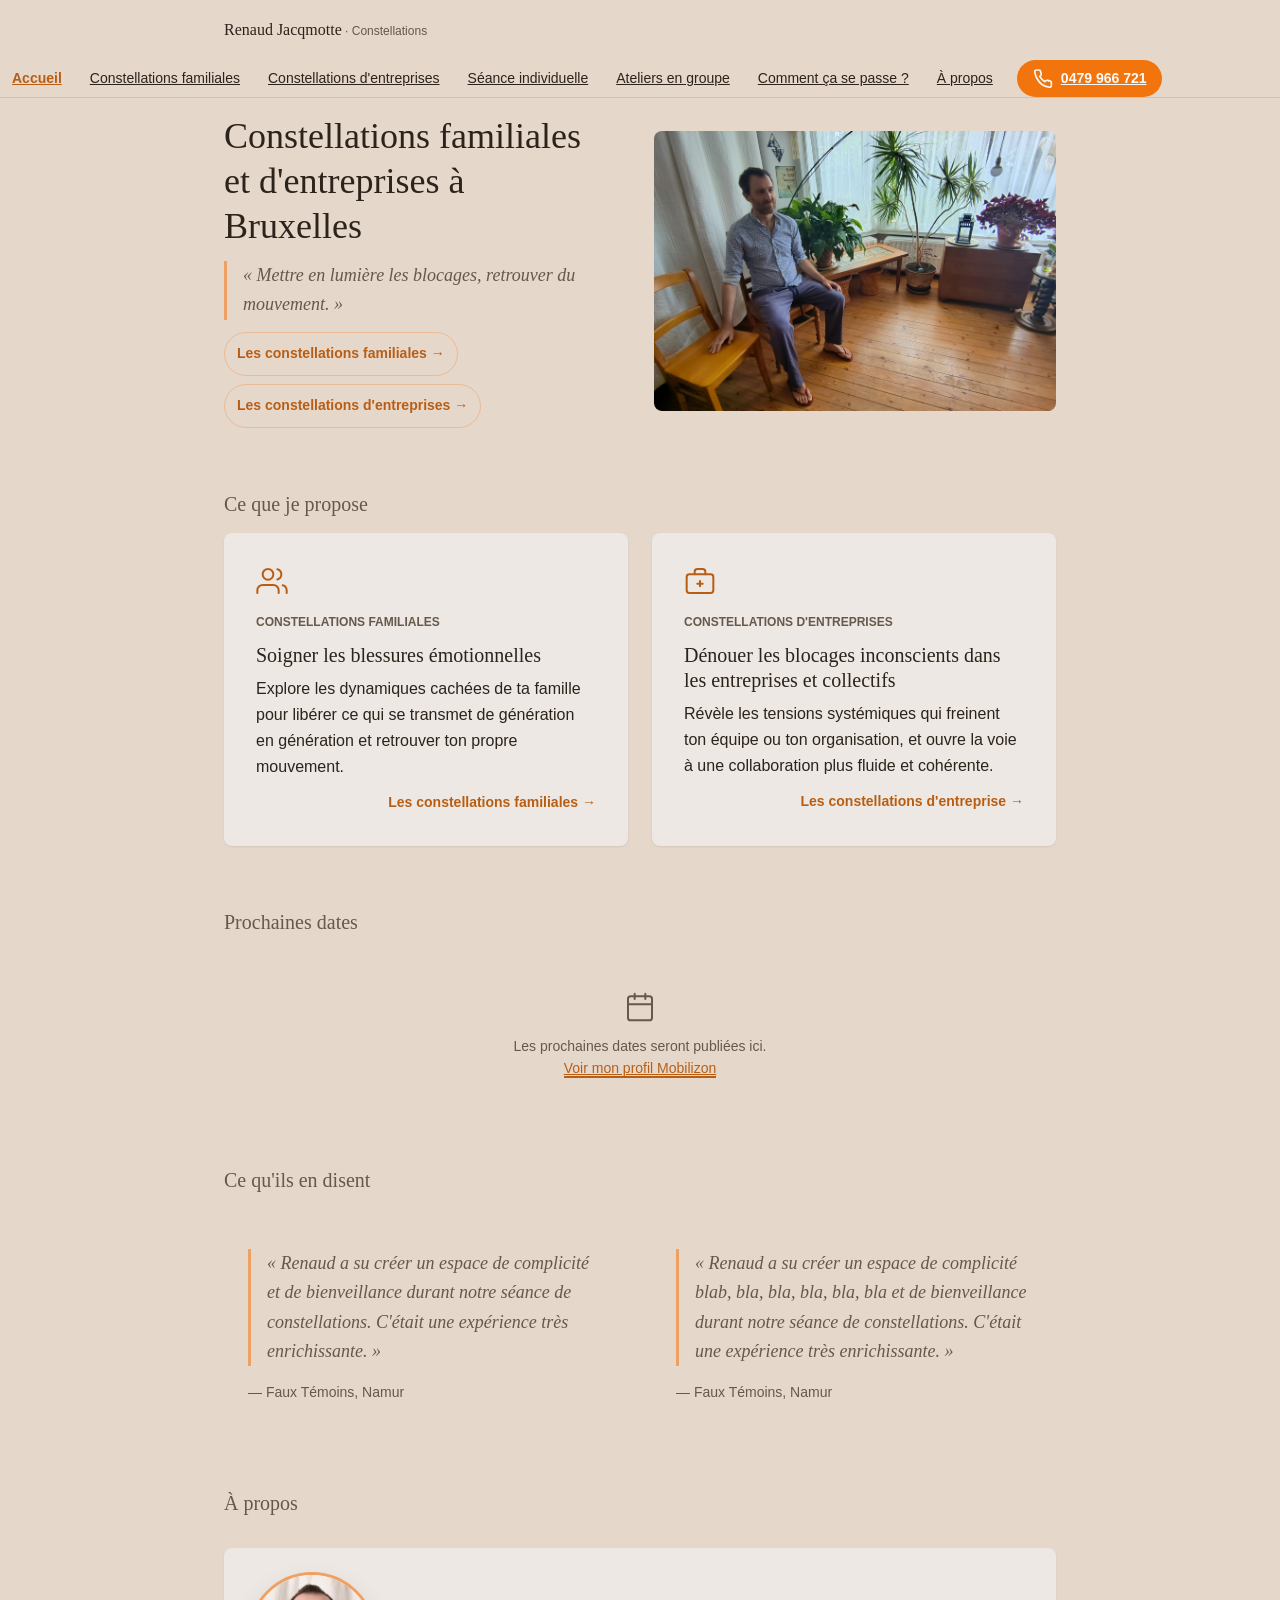
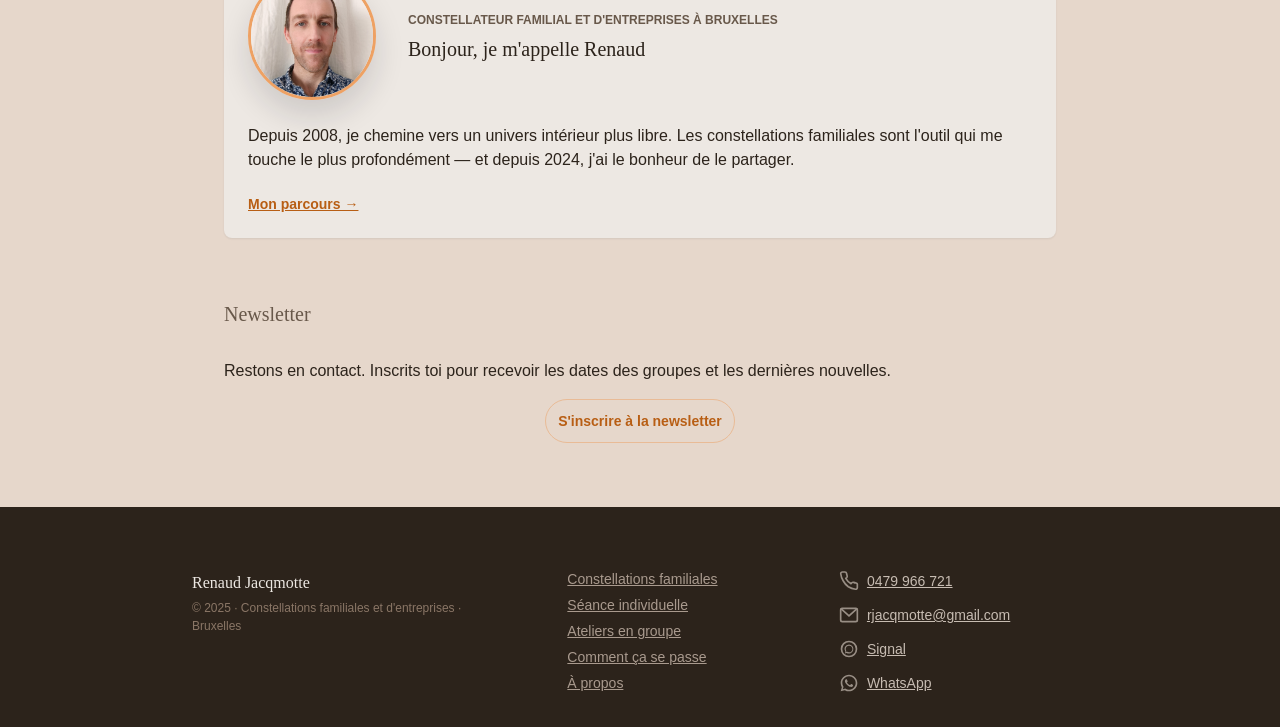
==== index.html @ 36a98dd5 "ajout d'une section newsletter" ====
<!DOCTYPE html>

<html lang="fr" class="page-home">

<head>
  <title>Renaud Jacqmotte — Constellations familiales et d'entreprises · Bruxelles</title>
  <!-- meta -->
  <meta charset="UTF-8">
  <meta name="description" content="Constellations familiales et d'entreprises à Bruxelles (Watermael-Boitsfort). Séances individuelles et ateliers en groupe avec Renaud Jacqmotte, constellateur.">
  <!-- viewport -->
  <meta name="viewport" content="width=device-width, initial-scale=1.0">
  <!-- link css and js -->
  <!-- <link rel="stylesheet" href="css/reset.css"> -->
  <link rel="icon" href="favicon.svg" type="image/svg+xml">
  <link rel="stylesheet" href="css/variables.css">
  <link rel="stylesheet" href="css/new_style.css">
  <script src="JS/mobilizonParser.js" defer></script>
  <script src="JS/script.js" defer></script>
  <meta property="og:type" content="website">
  <meta property="og:title" content="Renaud Jacqmotte — Constellations familiales et d'entreprises · Bruxelles">
  <meta property="og:description" content="Constellations familiales et d'entreprises à Bruxelles (Watermael-Boitsfort). Séances individuelles et ateliers en groupe avec Renaud Jacqmotte, constellateur.">
  <meta property="og:image" content="resources/media/photo_renaud-dans-le-salon.png">
  <meta property="og:locale" content="fr_BE">
</head>



<body>

  <header class="site-header">
    <div class="site-header_inner">

      <a class="site-header_logo type-brand" href="index.html">
        Renaud Jacqmotte<span class="site-header_logo-sub type-caption"> · Constellations</span>
      </a>

      <button class="nav-toggle" aria-label="Ouvrir le menu" aria-expanded="false" aria-controls="mobile-menu">
        <span class="nav-toggle_bar"></span>
        <span class="nav-toggle_bar"></span>
        <span class="nav-toggle_bar"></span>
      </button>

    </div>

    <nav class="mobile-menu" id="mobile-menu" aria-hidden="true">
      <ul class="mobile-menu_list">
        <li><a class="mobile-menu_link type-navigation" href="index.html">Accueil</a></li>
        <li class="mobile-menu_separator type-meta">Constellations</li>
        <li><a class="mobile-menu_link type-navigation" href="constellations-familiales.html">Constellations familiales</a></li>
        <li><a class="mobile-menu_link type-navigation" href="constellations-entreprises.html">Constellations d'entreprises</a></li>
        <li class="mobile-menu_separator type-meta">Séances</li>
        <li><a class="mobile-menu_link type-navigation" href="individuel.html">Séance individuelle</a></li>
        <li><a class="mobile-menu_link type-navigation" href="groupes.html">Ateliers en groupe</a></li>
        <li><a class="mobile-menu_link type-navigation" href="comment-ca-se-passe.html">Comment ça se passe&nbsp;?</a></li>
        <li class="mobile-menu_separator type-meta">Plus</li>
        <li><a class="mobile-menu_link type-navigation" href="a-propos.html">À propos</a></li>
        <li class="mobile-menu_cta">
          <a class="mobile-menu_btn type-action" href="tel:+32479966721">
            <svg aria-hidden="true" xmlns="http://www.w3.org/2000/svg" viewBox="0 0 24 24" fill="none"
              stroke="currentColor" stroke-width="2" stroke-linecap="round" stroke-linejoin="round">
              <path d="M22 16.92v3a2 2 0 0 1-2.18 2 19.79 19.79 0 0 1-8.63-3.07A19.5 19.5 0 0 1 5.15 12a19.79 19.79 0 0 1-3.07-8.67A2 2 0 0 1 4.06 1.18h3a2 2 0 0 1 2 1.72c.127.96.361 1.903.7 2.81a2 2 0 0 1-.45 2.11L8.09 8.91a16 16 0 0 0 6.29 6.29l1.09-1.09a2 2 0 0 1 2.11-.45c.907.339 1.85.573 2.81.7A2 2 0 0 1 22 16.92z"/>
            </svg>
            0479 966 721
          </a>
        </li>
      </ul>
    </nav>

    <div class="nav-overlay" id="nav-overlay" aria-hidden="true"></div>
  </header>

  <main class="l-main-container">

    <!-- HERO -->
    <section class="page-hero page-hero--home">
      <div class="page-hero_text">
        <h1 class="page-hero_title type-page-title">Constellations familiales et d'entreprises à Bruxelles</h1>
        <p class="page-hero_tagline type-lead">«&nbsp;Mettre en lumière les blocages, retrouver du mouvement.&nbsp;»</p>
        <div class="hero_actions">
          <a class="button button--transparent" href="constellations-familiales.html">Les constellations familiales →</a>
          <a class="button button--transparent" href="constellations-entreprises.html">Les constellations d'entreprises →</a>
        </div>
      </div>
      <img class="page-hero_image" src="resources/media/photo_renaud-dans-le-salon.png"
        alt="Le constellateur assis dans la salle de travail">
    </section>

    <!-- SERVICES -->
    <section class="services">
      <h2 class="section-title type-section-title">Ce que je propose</h2>
      <ul class="services_gallery">
        <li class="card services_item">
          <div class="services_item_icon-wrapper u-text-primary" aria-hidden="true">
            <svg xmlns="http://www.w3.org/2000/svg" viewBox="0 0 24 24" fill="none" stroke="currentColor"
              stroke-width="1.5" stroke-linecap="round" stroke-linejoin="round">
              <path d="M17 21v-2a4 4 0 0 0-4-4H5a4 4 0 0 0-4 4v2" />
              <circle cx="9" cy="7" r="4" />
              <path d="M23 21v-2a4 4 0 0 0-3-3.87" />
              <path d="M16 3.13a4 4 0 0 1 0 7.75" />
            </svg>
          </div>
          <div class="services_item_content">
            <h3 class="services_item_type type-meta u-text-muted">Constellations familiales</h3>
            <p class="services_item_header type-subtitle u-text-default">Soigner les blessures émotionnelles</p>
            <p class="services_item_description type-body u-text-default">
              Explore les dynamiques cachées de ta famille pour libérer ce qui se transmet de génération
              en génération et retrouver ton propre mouvement.
            </p>
          </div>
          <a class="services_item_nav button button--text" href="constellations-familiales.html">Les constellations familiales →</a>
        </li>

        <li class="card services_item">
          <div class="services_item_icon-wrapper u-text-primary" aria-hidden="true">
            <svg xmlns="http://www.w3.org/2000/svg" viewBox="0 0 24 24" fill="none" stroke="currentColor"
              stroke-width="1.5" stroke-linecap="round" stroke-linejoin="round">
              <rect x="2" y="7" width="20" height="14" rx="2" />
              <path d="M16 7V5a2 2 0 0 0-2-2h-4a2 2 0 0 0-2 2v2" />
              <line x1="12" y1="12" x2="12" y2="16" />
              <line x1="10" y1="14" x2="14" y2="14" />
            </svg>
          </div>
          <div class="services_item_content">
            <h3 class="services_item_type type-meta u-text-muted">Constellations d'entreprises</h3>
            <p class="services_item_header type-subtitle u-text-default">Dénouer les blocages inconscients dans les entreprises et collectifs</p>
            <p class="services_item_description type-body u-text-default">
              Révèle les tensions systémiques qui freinent ton équipe ou ton organisation,
              et ouvre la voie à une collaboration plus fluide et cohérente.
            </p>
          </div>
          <a class="services_item_nav button button--text" href="constellations-entreprises.html">Les constellations d'entreprise →</a>
        </li>

      </ul>
    </section>

    <!-- INFORMATIONS PRATIQUES -->
     <!--
    <section class="keys-info">
      <h2 class="section-title type-section-title">En pratique</h2>
      <ul class="keys-info_gallery">
        <li class="keys-info_card">
          <div class="keys-info_item_icon-container">
            <svg class="keys-info_icon u-text-primary" aria-hidden="true" xmlns="http://www.w3.org/2000/svg"
              viewBox="0 0 24 24" fill="none" stroke="currentColor" stroke-width="1.5" stroke-linecap="round"
              stroke-linejoin="round">
              <path d="M20 10c0 4.993-5.539 10.193-7.399 11.799a1 1 0 0 1-1.202 0C9.539 20.193 4 14.993 4 10a8 8 0 0 1 16 0" />
              <circle cx="12" cy="10" r="3" />
            </svg>
          </div>
          <div class="keys-info_info-container">
            <h2 class="keys-info_item_title type-item-title u-text-default">Bruxelles</h2>
            <p class="keys-info_item_detail type-body u-text-muted">Watermael-Boitsfort</p>
          </div>
          <a class="keys-info_link button button--text" href="tel:+32479966721">Appeler</a>
        </li>

        <li class="keys-info_card">
          <div class="keys-info_item_icon-container">
            <svg class="keys-info_icon u-text-primary" aria-hidden="true" xmlns="http://www.w3.org/2000/svg" fill="none"
              viewBox="0 0 24 24" stroke-width="1.5" stroke="currentColor" stroke-linecap="round" stroke-linejoin="round">
              <path d="M15.75 6a3.75 3.75 0 1 1-7.5 0 3.75 3.75 0 0 1 7.5 0ZM4.501 20.118a7.5 7.5 0 0 1 14.998 0A17.933 17.933 0 0 1 12 21.75c-2.676 0-5.216-.584-7.499-1.632Z" />
            </svg>
          </div>
          <div class="keys-info_info-container">
      
            <h2 class="keys-info_item_title type-item-title u-text-default">Séance individuelle</h2>
            <p class="keys-info_item_detail type-body u-text-muted">1 heure · 70 €</p>
          </div>
          <a class="keys-info_link button button--text" href="individuel.html">Plus d'infos</a>
        </li>

        <li class="keys-info_card">
          <div class="keys-info_item_icon-container">
            <svg class="keys-info_icon u-text-primary" aria-hidden="true" xmlns="http://www.w3.org/2000/svg" fill="none"
              viewBox="0 0 24 24" stroke-width="1.5" stroke="currentColor" stroke-linecap="round" stroke-linejoin="round">
              <path d="M18 18.72a9.094 9.094 0 0 0 3.741-.479 3 3 0 0 0-4.682-2.72m.94 3.198.001.031c0 .225-.012.447-.037.666A11.944 11.944 0 0 1 12 21c-2.17 0-4.207-.576-5.963-1.584A6.062 6.062 0 0 1 6 18.719m12 0a5.971 5.971 0 0 0-.941-3.197m0 0A5.995 5.995 0 0 0 12 12.75a5.995 5.995 0 0 0-5.058 2.772m0 0a3 3 0 0 0-4.681 2.72 8.986 8.986 0 0 0 3.74.477m.94-3.197a5.971 5.971 0 0 0-.94 3.197M15 6.75a3 3 0 1 1-6 0 3 3 0 0 1 6 0Zm6 3a2.25 2.25 0 1 1-4.5 0 2.25 2.25 0 0 1 4.5 0Zm-13.5 0a2.25 2.25 0 1 1-4.5 0 2.25 2.25 0 0 1 4.5 0Z" />
            </svg>
          </div>
          <div class="keys-info_info-container">

            <h2 class="keys-info_item_title type-item-title u-text-default">Atelier en groupe</h2>
            <p class="keys-info_item_detail type-body u-text-muted">Une journée · 70 € / pers.</p>
          </div>
          <a class="keys-info_link button button--text" href="groupes.html">Plus d'infos</a>
        </li>

        <li class="keys-info_card">
          <div class="keys-info_item_icon-container">
            <svg class="keys-info_icon u-text-primary" aria-hidden="true" xmlns="http://www.w3.org/2000/svg" fill="none"
              viewBox="0 0 24 24" stroke-width="1.5" stroke="currentColor" stroke-linecap="round" stroke-linejoin="round">
              <path d="m2.25 12 8.954-8.955c.44-.439 1.152-.439 1.591 0L21.75 12M4.5 9.75v10.125c0 .621.504 1.125 1.125 1.125H9.75v-4.875c0-.621.504-1.125 1.125-1.125h2.25c.621 0 1.125.504 1.125 1.125V21h4.125c.621 0 1.125-.504 1.125-1.125V9.75M8.25 21h8.25" />
            </svg>
          </div>
          <div class="keys-info_info-container">
          
            <h2 class="keys-info_item_title type-item-title u-text-default">Chez vous</h2>
            <p class="keys-info_item_detail type-body u-text-muted">Min. 3 pers. · 70 € / pers.</p>
          </div>
          <a class="keys-info_link button button--text" href="groupes.html">Plus d'infos</a>
        </li>

      </ul>
    -->

    <!-- AGENDA: intégration Mobilizon -->
    <section class="group-agenda">
      <h2 class="section-title type-section-title">Prochaines dates</h2>

      <!-- Conteneur d'événements : data-ics pointe vers le feed ICS Mobilizon -->
      <div id="mobilizon-events" class="group-agenda_events" data-ics="https://mobilizon.be/@renaud_jacqmotte_constellations/feed/ics">

        <!-- État de chargement -->
        <div class="group-agenda_loading" aria-live="polite">Chargement des événements…</div>

        <!-- Liste rendue dynamiquement -->
        <div class="group-agenda_list" hidden></div>

        <!-- Fallback si aucun événement ou en cas d'erreur -->
        <div class="group-agenda_fallback" hidden>
          <svg aria-hidden="true" xmlns="http://www.w3.org/2000/svg" viewBox="0 0 24 24" fill="none"
            stroke="currentColor" stroke-width="1.5" stroke-linecap="round" stroke-linejoin="round">
            <rect x="3" y="4" width="18" height="18" rx="2"/><line x1="16" y1="2" x2="16" y2="6"/>
            <line x1="8" y1="2" x2="8" y2="6"/><line x1="3" y1="10" x2="21" y2="10"/>
          </svg>
          <p>Les prochaines dates seront publiées ici.<br>
            <a href="https://mobilizon.be/@renaud_jacqmotte_constellations" target="_blank" rel="noopener">Voir mon profil Mobilizon</a>
          </p>
        </div>

      </div>

    </section>

    <!-- TESTIMONIALS -->
    <section class="testimonials">
      <h2 class="type-section-title section-title">Ce qu'ils en disent</h2>
      <div class="testimonials_grid">

        <div class="testimonial">
          <div class="testimonial_quote-wrapper">
            <blockquote class="testimonial_quote">
              «&nbsp;Renaud a su créer un espace de complicité et de bienveillance durant notre séance de constellations. C'était une expérience très enrichissante.&nbsp;»
            </blockquote>
            <p class="testimonial_author">— Faux Témoins, Namur</p>
          </div>
        </div>

                <div class="testimonial">
                  <div class="testimonial_quote-wrapper">
                    <blockquote class="testimonial_quote">
                      «&nbsp;Renaud a su créer un espace de complicité blab, bla, bla, bla, bla, bla et de bienveillance durant notre séance de constellations. C'était une expérience très enrichissante.&nbsp;»
                    </blockquote>
          <p class="testimonial_author">— Faux Témoins, Namur</p>
        </div>

      </div>
    </section>

    <!-- À PROPOS -->
    <section class="about-me_wrapper">
      <h2 class="section-title type-section-title">À propos</h2>
    <div class="card about-me">
      <div class="about-me_header">
        <div class="about-me_portrait-wrapper">
          <img
            class="about-me_portrait"
            src="resources/media/photo-profil-1.jpg" loading="lazy" width="200" height="200"
            alt="Portrait de Renaud Jacqmotte, constellateur"
          />
        </div>
        <div class="about-me_intro">
          <h3 class="type-meta u-text-muted">Constellateur familial et d'entreprises à Bruxelles</h3>
          <p class="type-subtitle">Bonjour, je m'appelle Renaud</p>
        </div>
      </div>
      
      <p class="about-me_text">
        Depuis 2008, je chemine vers un univers intérieur plus libre.
        Les constellations familiales sont l'outil qui me touche le plus profondément —
        et depuis 2024, j'ai le bonheur de le partager.
      </p>
      
      <a href="a-propos.html" class="about-me_more-link">Mon parcours →</a>
    </div>
  </section>

  <!-- NEWSLETTER  -->
   <section class="newsletter">
     <h2 class="section-title type-section-title">Newsletter</h2>
    <div class="newsletter_inner">
       <p> Restons en contact. Inscrits toi pour recevoir les dates des groupes et les dernières nouvelles.</p>
       <button type="button" class="button button--transparent newsletter_button" href="constellations-familiales.html">S'inscrire à la newsletter</button>
     </div>
   </section>

  </main>

  <nav class="contact-banner">
      <ul class="contact-banner_gallery">

        <li class="contact-banner_item">
          <a class="contact-banner_link contact_mail" href="mailto:rjacqmotte@gmail.com" aria-label="Envoyer un mail">
            <svg xmlns="http://www.w3.org/2000/svg" viewBox="0 0 24 24" fill="none" stroke="currentColor"
              stroke-width="2" aria-hidden="true">
              <rect x="2" y="4" width="20" height="16" rx="2" />
              <polyline points="2,4 12,13 22,4" />
            </svg>
            <span class="contact-banner_label">Mail</span>
          </a>
        </li>

        <li class="contact-banner_item">
          <a class="contact-banner_link contact_phone" href="tel:+32479966721" aria-label="Appeler par téléphone">
            <svg xmlns="http://www.w3.org/2000/svg" viewBox="0 0 24 24" fill="none" stroke="currentColor"
              stroke-width="2" stroke-linecap="round" stroke-linejoin="round"
              aria-hidden="true">
              <path
                d="M22 16.92v3a2 2 0 0 1-2.18 2 19.79 19.79 0 0 1-8.63-3.07A19.5 19.5 0 0 1 5.15 12a19.79 19.79 0 0 1-3.07-8.67A2 2 0 0 1 4.06 1.18h3a2 2 0 0 1 2 1.72 12.84 12.84 0 0 0 .7 2.81 2 2 0 0 1-.45 2.11L8.09 8.91a16 16 0 0 0 6.29 6.29l1.09-1.09a2 2 0 0 1 2.11-.45 12.84 12.84 0 0 0 2.81.7A2 2 0 0 1 22 16.92z" />
            </svg>
            <span class="contact-banner_label">Téléphone</span>
          </a>
        </li>

        <li class="contact-banner_item">
          <a class="contact-banner_link contact_signal" href="https://signal.me/#p/+32479966721" aria-label="Contacter sur Signal">
            <svg xmlns="http://www.w3.org/2000/svg" viewBox="0 0 24 24" fill="currentColor"
              aria-hidden="true">
              <path d="M12 2a10 10 0 1 0 10 10A10 10 0 0 0 12 2zm0 18a8 8 0 1 1 8-8 8 8 0 0 1-8 8z" />
              <path
                d="M12 6.5a5.5 5.5 0 0 0-4.33 8.84l-.6 2.16 2.16-.6A5.5 5.5 0 1 0 12 6.5zm0 9.5a4 4 0 0 1-2.05-.57l-.15-.09-1.28.34.35-1.26-.1-.16A4 4 0 1 1 12 16z" />
            </svg>
            <span class="contact-banner_label">Signal</span>
          </a>
        </li>

        <li class="contact-banner_item">
          <a class="contact-banner_link contact_whatsapp" href="https://wa.me/32479966721" aria-label="Envoyer un message WhatsApp">
            <svg xmlns="http://www.w3.org/2000/svg" viewBox="0 0 24 24" fill="currentColor"
              aria-hidden="true">
              <path
                d="M12 2C6.477 2 2 6.477 2 12c0 1.89.525 3.66 1.438 5.168L2 22l4.978-1.418A9.956 9.956 0 0 0 12 22c5.523 0 10-4.477 10-10S17.523 2 12 2zm0 18a7.95 7.95 0 0 1-4.073-1.117l-.292-.174-3.036.865.872-3.093-.19-.308A7.96 7.96 0 0 1 4 12c0-4.411 3.589-8 8-8s8 3.589 8 8-3.589 8-8 8zm4.406-5.884c-.241-.12-1.427-.703-1.648-.783-.221-.08-.382-.12-.543.12-.16.241-.622.783-.763.944-.14.16-.281.18-.522.06-.241-.12-1.018-.375-1.939-1.197-.717-.64-1.201-1.43-1.342-1.671-.14-.241-.015-.371.106-.491.108-.108.241-.281.361-.422.12-.14.16-.241.241-.401.08-.16.04-.301-.02-.422-.06-.12-.543-1.307-.743-1.79-.196-.47-.396-.406-.543-.414l-.462-.008c-.16 0-.422.06-.643.301-.221.241-.843.823-.843 2.007s.863 2.328.983 2.489c.12.16 1.698 2.593 4.115 3.637.575.248 1.023.396 1.372.507.576.184 1.1.158 1.515.096.462-.069 1.427-.583 1.628-1.146.2-.562.2-1.044.14-1.146-.06-.1-.221-.16-.462-.281z" />
            </svg>
            <span class="contact-banner_label">WhatsApp</span>
          </a>
        </li>

      </ul>
  </nav>


  <!-- FOOTER -->
  <footer class="site-footer">
    <div class="site-footer_inner">

      <div class="site-footer_brand">
        <p class="site-footer_name">Renaud Jacqmotte</p>
        <p class="site-footer_copy">© 2025 · Constellations familiales et d'entreprises · Bruxelles</p>
      </div>

      <nav class="site-footer_nav" aria-label="Pages">
        <a href="constellations-familiales.html">Constellations familiales</a>
        <a href="individuel.html">Séance individuelle</a>
        <a href="groupes.html">Ateliers en groupe</a>
        <a href="comment-ca-se-passe.html">Comment ça se passe</a>
        <a href="a-propos.html">À propos</a>
      </nav>

      <div class="site-footer_contact">
        <a class="site-footer_contact-link" href="tel:+32479966721">
          <svg aria-hidden="true" xmlns="http://www.w3.org/2000/svg" viewBox="0 0 24 24" fill="none"
            stroke="currentColor" stroke-width="2" stroke-linecap="round" stroke-linejoin="round">
            <path d="M22 16.92v3a2 2 0 0 1-2.18 2 19.79 19.79 0 0 1-8.63-3.07A19.5 19.5 0 0 1 5.15 12a19.79 19.79 0 0 1-3.07-8.67A2 2 0 0 1 4.06 1.18h3a2 2 0 0 1 2 1.72c.127.96.361 1.903.7 2.81a2 2 0 0 1-.45 2.11L8.09 8.91a16 16 0 0 0 6.29 6.29l1.09-1.09a2 2 0 0 1 2.11-.45c.907.339 1.85.573 2.81.7A2 2 0 0 1 22 16.92z"/>
          </svg>
          0479 966 721
        </a>
        <a class="site-footer_contact-link" href="mailto:rjacqmotte@gmail.com">
          <svg aria-hidden="true" xmlns="http://www.w3.org/2000/svg" viewBox="0 0 24 24" fill="none"
            stroke="currentColor" stroke-width="2">
            <rect x="2" y="4" width="20" height="16" rx="2"/>
            <polyline points="2,4 12,13 22,4"/>
          </svg>
          rjacqmotte@gmail.com
        </a>
        <a class="site-footer_contact-link" href="https://signal.me/#p/+32479966721" target="_blank" rel="noopener">
          <svg aria-hidden="true" xmlns="http://www.w3.org/2000/svg" viewBox="0 0 24 24" fill="currentColor">
            <path d="M12 2a10 10 0 1 0 10 10A10 10 0 0 0 12 2zm0 18a8 8 0 1 1 8-8 8 8 0 0 1-8 8z"/>
            <path d="M12 6.5a5.5 5.5 0 0 0-4.33 8.84l-.6 2.16 2.16-.6A5.5 5.5 0 1 0 12 6.5zm0 9.5a4 4 0 0 1-2.05-.57l-.15-.09-1.28.34.35-1.26-.1-.16A4 4 0 1 1 12 16z"/>
          </svg>
          Signal
        </a>
        <a class="site-footer_contact-link" href="https://wa.me/32479966721" target="_blank" rel="noopener">
          <svg aria-hidden="true" xmlns="http://www.w3.org/2000/svg" viewBox="0 0 24 24" fill="currentColor">
            <path d="M12 2C6.477 2 2 6.477 2 12c0 1.89.525 3.66 1.438 5.168L2 22l4.978-1.418A9.956 9.956 0 0 0 12 22c5.523 0 10-4.477 10-10S17.523 2 12 2zm0 18a7.95 7.95 0 0 1-4.073-1.117l-.292-.174-3.036.865.872-3.093-.19-.308A7.96 7.96 0 0 1 4 12c0-4.411 3.589-8 8-8s8 3.589 8 8-3.589 8-8 8zm4.406-5.884c-.241-.12-1.427-.703-1.648-.783-.221-.08-.382-.12-.543.12-.16.241-.622.783-.763.944-.14.16-.281.18-.522.06-.241-.12-1.018-.375-1.939-1.197-.717-.64-1.201-1.43-1.342-1.671-.14-.241-.015-.371.106-.491.108-.108.241-.281.361-.422.12-.14.16-.241.241-.401.08-.16.04-.301-.02-.422-.06-.12-.543-1.307-.743-1.79-.196-.47-.396-.406-.543-.414l-.462-.008c-.16 0-.422.06-.643.301-.221.241-.843.823-.843 2.007s.863 2.328.983 2.489c.12.16 1.698 2.593 4.115 3.637.575.248 1.023.396 1.372.507.576.184 1.1.158 1.515.096.462-.069 1.427-.583 1.628-1.146.2-.562.2-1.044.14-1.146-.06-.1-.221-.16-.462-.281z"/>
          </svg>
          WhatsApp
        </a>
      </div>

    </div>
  </footer>
</body>
---- css/variables.css ----
:root {
  /* Primitive colors: 50=lightest, 900=darkest */
  --color-primary-50: hsl(27 10% 98%);
  --color-primary-100: hsl(27 20% 92%);
  --color-primary-200: hsl(27 35% 85%);
  --color-primary-300: hsl(27 65% 75%);
  --color-primary-400: hsl(27 80% 66%);
  --color-primary-500: hsl(27 90% 50%);
  --color-primary-600: hsl(27 80% 40%);
  --color-primary-700: hsl(27 65% 25%);
  --color-primary-800: hsl(27 35% 15%);
  --color-primary-900: hsl(27 20% 10%);

  --color-secondary-50: hsl(99 5% 80%);
  --color-secondary-100: hsl(99, 8%, 70%);
  --color-secondary-200: hsl(99 25% 65%);
  --color-secondary-300: hsl(99, 35%, 41%);
  --color-secondary-400: hsl(99 55% 32%);
  --color-secondary-500: hsl(99, 98%, 17%);
  --color-secondary-600: hsl(99 55% 16%);
  --color-secondary-700: hsl(99, 35%, 15%);
  --color-secondary-800: hsl(99 25% 13%);
  --color-secondary-900: hsl(99 15% 10%);

  /* Neutral colors: slight tint from primary hue */
  --color-gray-50: hsl(27 28% 98%);
  --color-gray-100: hsl(27 24% 95%);
  --color-gray-200: hsl(27 20% 91%);
  --color-gray-300: hsl(27 18% 84%);
  --color-gray-400: hsl(27 16% 74%);
  --color-gray-500: hsl(27 14% 61%);
  --color-gray-600: hsl(27 15% 47%);
  --color-gray-700: hsl(27 17% 35%);
  --color-gray-800: hsl(27 20% 24%);
  --color-gray-900: hsl(27 24% 14%);

  --color-red-50: hsl(8 82% 97%);
  --color-red-100: hsl(8 78% 93%);
  --color-red-200: hsl(8 74% 86%);
  --color-red-300: hsl(8 70% 77%);
  --color-red-400: hsl(8 76% 66%);
  --color-red-500: hsl(8 80% 55%);
  --color-red-600: hsl(8 70% 45%);
  --color-red-700: hsl(8 60% 36%);
  --color-red-800: hsl(8 52% 28%);
  --color-red-900: hsl(8 44% 20%);

  --color-green-50: hsl(154 56% 96%);
  --color-green-100: hsl(154 52% 92%);
  --color-green-200: hsl(154 48% 84%);
  --color-green-300: hsl(154 46% 75%);
  --color-green-400: hsl(154 56% 63%);
  --color-green-500: hsl(154 66% 48%);
  --color-green-600: hsl(154 56% 39%);
  --color-green-700: hsl(154 48% 31%);
  --color-green-800: hsl(154 40% 24%);
  --color-green-900: hsl(154 34% 18%);

  --color-yellow-50: hsl(38 92% 90%);
  --color-yellow-100: hsl(38 89% 84%);
  --color-yellow-200: hsl(38 88% 82%);
  --color-yellow-300: hsl(38 84% 72%);
  --color-yellow-400: hsl(38 90% 61%);
  --color-yellow-500: hsl(38 94% 50%);
  --color-yellow-600: hsl(38 82% 41%);
  --color-yellow-700: hsl(38 70% 33%);
  --color-yellow-800: hsl(38 58% 26%);
  --color-yellow-900: hsl(38 46% 20%);

  /* Typography scale */
  --font-size-xs: 12px;
  --font-size-sm: 14px;
  --font-size-base: 16px;
  --font-size-lg: 18px;
  --font-size-xl: 20px;
  --font-size-2xl: 24px;
  --font-size-3xl: 30px;
  --font-size-4xl: 36px;
  --font-size-5xl: 48px;
  --font-size-6xl: 60px;
  --font-size-7xl: 72px;

  /* Font weights */
  --fw-regular: 400;
  --fw-medium: 500;
  --fw-semibold: 600;
  --fw-bold: 700;
  --fw-extrabold: 800;

  /* Line heights */
  --lh-tight: 1.1;
  --lh-snug: 1.25;
  --lh-normal: 1.5;
  --lh-relaxed: 1.625;
  --lh-loose: 1.8;

  /* Space scale (non-linear by design) */
  --space-1: 4px;
  --space-2: 8px;
  --space-3: 12px;
  --space-4: 16px;
  --space-5: 24px;
  --space-6: 32px;
  --space-7: 48px;
  --space-8: 64px;
  --space-9: 96px;
  --space-10: 128px;
  --space-11: 192px;
  --space-12: 256px;
  --space-13: 384px;
  --space-14: 512px;
  --space-15: 640px;
  --space-16: 768px;

  /* Size aliases */
  --size-1: var(--space-1);
  --size-2: var(--space-2);
  --size-3: var(--space-3);
  --size-4: var(--space-4);
  --size-5: var(--space-5);
  --size-6: var(--space-6);
  --size-7: var(--space-7);
  --size-8: var(--space-8);
  --size-9: var(--space-9);
  --size-10: var(--space-10);
  --size-11: var(--space-11);
  --size-12: var(--space-12);
  --size-13: var(--space-13);
  --size-14: var(--space-14);
  --size-15: var(--space-15);
  --size-16: var(--space-16);

  /* Border radius */
  --radius-1: 2px;
  --radius-2: 4px;
  --radius-3: 6px;
  --radius-4: 8px;
  --radius-5: 12px;
  --radius-6: 20px;
  --radius-round: 9999px;

  /* Border widths */
  --border-width-1: 1px;
  --border-width-2: 2px;
  --border-width-3: 3px;
  --border-width-focus: 3px;

  /* Opacity */
  --opacity-disabled: 0.4;
  --opacity-muted: 0.64;
  --opacity-overlay: 0.8;

  /* Shadows */
  --shadow-1: 0 1px 2px hsl(220 30% 10% / 0.08);
  --shadow-2: 0 4px 8px hsl(220 30% 10% / 0.1);
  --shadow-3: 0 10px 20px hsl(220 30% 10% / 0.12);
  --shadow-4: 0 16px 30px hsl(220 30% 10% / 0.14);
  --shadow-5: 0 24px 48px hsl(220 30% 10% / 0.18);

  /* Layering */
  --z-index-base: 0;
  --z-index-dropdown: 1000;
  --z-index-sticky: 1100;
  --z-index-overlay: 1200;
  --z-index-modal: 1300;
  --z-index-toast: 1400;
  --z-index-tooltip: 1500;

  /* Motion */
  --duration-fast: 120ms;
  --duration-normal: 220ms;
  --duration-slow: 360ms;

  --ease-standard: cubic-bezier(0.2, 0, 0, 1);
  --ease-in: cubic-bezier(0.4, 0, 1, 1);
  --ease-out: cubic-bezier(0, 0, 0.2, 1);
  --ease-bounce: cubic-bezier(0.34, 1.56, 0.64, 1);

  /* Breakpoints */
  --breakpoint-sm: 480px;
  --breakpoint-md: 768px;
  --breakpoint-lg: 1024px;
  --breakpoint-xl: 1280px;

  /* Layout */
  --container-sm: 540px;
  --container-md: 720px;
  --container-lg: 960px;
  --container-xl: 1140px;
  --max-reading-width: 68ch;

  /* Component sizing */
  --control-height-sm: 32px;
  --control-height-md: 40px;
  --control-height-lg: 48px;

  --icon-sm: 16px;
  --icon-md: 20px;
  --icon-lg: 24px;


  /************************************************************************/
  /* Semantic aliases */
  /********************/

  /* font */
  --font-family-header: 'Georgia', 'Palatino Linotype', 'Book Antiqua', Palatino, serif;
  --font-family-text: 'Segoe UI', 'Helvetica Neue', Arial, sans-serif;

  /* color */
  --color-bg-canvas: var(--color-primary-200);
  --color-bg-surface: var(--color-gray-200);
  --color-bg-elevated: var(--color-gray-50);

  --color-border-default: var(--color-primary-300);
  --color-border-strong: var(--color-primary-500);

  --color-text-default: var(--color-gray-900);
  --color-text-muted: var(--color-gray-700);
  --color-text-inverse: var(--color-gray-50);
  --color-text-alt1: var(--color-primary-600);

  --color-action-primary-bg: var(--color-primary-500);
  --color-action-primary-bg-hover: var(--color-primary-600);
  --color-action-primary-bg-active: var(--color-primary-700);
  --color-action-primary-bg-soft: var(--color-primary-100);
  --color-action-primary-text: var(--color-gray-50);
  --color-action-primary-border: var(--color-primary-500);

  --color-action-secondary-bg: var(--color-secondary-500);
  --color-action-secondary-bg-hover: var(--color-secondary-600);
  --color-action-secondary-bg-active: var(--color-secondary-700);
  --color-action-secondary-bg-soft: var(--color-secondary-100);
  --color-action-secondary-text: var(--color-gray-50);
  --color-action-secondary-border: var(--color-secondary-500);

  --color-link: var(--color-primary-600);
  --color-link-hover: var(--color-primary-700);
  --color-link-visited: var(--color-primary-800);

  --color-status-success: var(--color-green-500);
  --color-status-warning: var(--color-yellow-500);
  --color-status-danger: var(--color-red-500);

  --color-status-success-soft: var(--color-green-100);
  --color-status-warning-soft: var(--color-yellow-100);
  --color-status-danger-soft: var(--color-red-100);

  --color-disabled-bg: var(--color-gray-200);
  --color-disabled-border: var(--color-gray-300);
  --color-disabled-text: var(--color-gray-500);

  --color-focus-ring: hsl(220 84% 54% / 0.35);

  /* Button tokens */
  --color-btn-filled-bg: var(--color-primary-300);
  --color-btn-filled-bg-hover: var(--color-primary-400);
  --color-btn-filled-text: var(--color-primary-800);
  --color-btn-filled-border: var(--color-primary-400);

  --color-btn-bg-outline: var(--color-bg-surface);
  --color-btn-outline-text: var(--color-primary-700);
  --color-btn-outline-border: var(--color-primary-300);
  --color-btn-outline-border-hover: var(--color-primary-500);
  --color-btn-outline-bg-hover: var(--color-primary-200);

  --color-btn-ghost-text: var(--color-gray-600);
  --color-btn-ghost-text-hover: var(--color-gray-800);
  --color-btn-ghost-bg-hover: var(--color-gray-100);
}

/*
  ============================================================
  BONNES PRATIQUES - DESIGN TOKENS CSS (Synthese etudiante)
  ============================================================

  1) ORGANISER LES TOKENS EN 3 COUCHES
  - Primitives: valeurs brutes (color-primary-500, space-4, radius-3).
  - Semantiques: role UI (color-text-default, color-border-default).
  - Composants: besoins specifiques (control-height-md).
  -> En pratique: les composants utilisent surtout les tokens semantiques.

  2) GARDER UNE ECHELLE COHERENTE
  - Couleurs: 50 a 900 (clair vers fonce).
  - Espacements: une echelle unique (ici non lineaire, c'est OK si volontaire).
  - Typo: noms lisibles (xs, sm, base, lg, xl, 2xl...).

  3) PRIVILEGIER LE NOM DU ROLE, PAS LE NOM DE LA COULEUR
  - Preferer color-text-muted plutot que color-gray-600 dans les composants.
  - Avantage: plus simple a maintenir et a themer (dark mode, branding).

  4) STANDARDISER LES ETATS D'INTERACTION
  - Prevoir default, hover, active, focus-visible, disabled.
  - Conserver un focus ring visible (accessibilite clavier).

  5) ACCESSIBILITE (A11Y)
  - Verifier le contraste texte/fond (objectif WCAG AA minimum).
  - Eviter l'information uniquement par la couleur (ajouter icone/texte si besoin).
  - Garder des tailles de texte lisibles (base >= 16px en general).

  6) THEMING PROPRE
  - Pour creer un theme (ex: dark), redefinir d'abord les tokens semantiques.
  - Garder les primitives stables autant que possible.
  - Exemple: [data-theme="dark"] { --color-text-default: ... }

  7) EVITER LES "MAGIC NUMBERS"
  - Ne pas ecrire des valeurs en dur dans les composants.
  - Utiliser var(...) pour espace, couleurs, radius, ombres, typo, z-index.

  8) Z-INDEX ET OMBRES
  - Utiliser une echelle de couches (z-index-*) pour eviter les conflits.
  - Utiliser une echelle d'ombres (shadow-*) pour une profondeur coherente.

  9) RESPONSIVE
  - Centraliser les breakpoints ici.
  - Utiliser des conteneurs (container-*) et une largeur de lecture (max-reading-width)
    pour un confort de lecture sur desktop/mobile.

  10) STRATEGIE DE MAINTENANCE
  - Quand tu renommes des tokens, fais une migration progressive.
  - Option utile: conserver temporairement des aliases de compatibilite.
  - Supprimer les anciens tokens une fois la migration terminee.

  11) NOMMAGE RECOMMANDE
  - lowercase + tirets uniquement.
  - Prefixes explicites: color-, space-, size-, font-size-, z-index-.
  - Noms courts mais clairs, sans abreviations ambiguës.

  12) REFLEXE PROJET
  - Cette feuille est ton contrat visuel global.
  - Si une nouvelle valeur apparait souvent, transforme-la en token.
*/

/*
  ============================================================
  CHECKLIST RAPIDE - AVANT DE COMMENCER UN NOUVEAU PROJET
  ============================================================

  SYSTEME
  [ ] J'ai defini mes primitives (colors, space, typography, radius, shadow).
  [ ] J'ai defini mes tokens semantiques (text, bg, border, action, status).
  [ ] Je n'utilise qu'une seule convention de nommage (kebab-case).

  ACCESSIBILITE
  [ ] Le contraste des textes principaux passe WCAG AA.
  [ ] Le focus-visible est clairement visible au clavier.
  [ ] Les etats disabled restent lisibles (pas seulement "grises").

  COMPOSANTS
  [ ] Les boutons/champs/cartes utilisent les tokens, pas de valeurs en dur.
  [ ] Les etats hover/active/focus/disabled sont definis.
  [ ] Les espacements internes suivent l'echelle space-*.

  RESPONSIVE
  [ ] Les breakpoints sont centralises (breakpoint-*).
  [ ] La largeur de lecture reste confortable (max-reading-width).
  [ ] Les tailles de controle sont testees mobile + desktop.

  QUALITE
  [ ] Je n'ai pas de magic numbers repetees dans les styles.
  [ ] Je n'ai pas de doublons evidents dans les tokens.
  [ ] Les nouveaux tokens ont un nom de role clair.

  EVOLUTION
  [ ] Je peux ajouter un theme dark en redefinissant surtout les semantiques.
  [ ] J'ai note les decisions importantes (README ou notes).
*/
---- css/new_style.css ----
/* Styles du site : catégories 0 à 6, détaillées dans doc/ux.md.
  Les adaptations responsive restent avec leur groupe ; ordre interne conservé.
  Les ajustements .page-home ne sont pas encore généralisés aux autres pages. */

/* ============================================================
  0. VARIABLES
  ------------------------------------------------------------
  Primitives dans variables.css ; rôles typographiques et rythme ci-dessous.
  Les variables de l'accueil restent limitées à :root:where(.page-home).
============================================================ */

:root:where(.page-home) {
  --type-font-heading: var(--font-family-header);
  --type-font-body: var(--font-family-text);
  --type-size-page-title: var(--font-size-3xl);
  --type-size-page-title-wide: var(--font-size-4xl);
  --type-size-section-title: var(--font-size-xl);
  --type-size-subtitle: var(--font-size-xl);
  --type-size-item-title: var(--font-size-lg);
  --type-size-body: var(--font-size-base);
  --type-size-lead: var(--font-size-lg);
  --type-size-label: var(--font-size-xs);
  --type-size-action: var(--font-size-sm);
  --type-size-navigation: var(--font-size-base);
  --type-size-navigation-wide: var(--font-size-sm);
  --type-weight-regular: var(--fw-regular);
  --type-weight-medium: var(--fw-medium);
  --type-weight-label: var(--fw-semibold);
  --type-weight-action: var(--fw-semibold);
  --type-leading-heading: var(--lh-snug);
  --type-leading-compact: var(--lh-normal);
  --type-leading-body: var(--lh-relaxed);
  --type-leading-brand: 1;
}

@media (min-width: 768px) {

  :root:where(.page-home) {
    --type-size-page-title: var(--type-size-page-title-wide);
    --type-size-navigation: var(--type-size-navigation-wide);
  }
}

:root:where(.page-home) {
  --layout-page-gutter: var(--space-4);
  --layout-section-gap: var(--space-8);
  --layout-section-content-gap: var(--space-4);
  --layout-gallery-gap: var(--space-4);
  --layout-agenda-item-gap: var(--space-7);
  --layout-agenda-list-margin-block: var(--space-6);
  --layout-card-content-gap: var(--space-3);
  --layout-text-stack-gap: var(--space-2);
  --layout-info-text-gap: var(--space-1);
  --layout-service-card-padding: var(--space-5);
  --layout-info-card-padding-block: var(--space-4);
  --layout-info-card-padding-inline: var(--space-3);
  --layout-action-gap: var(--space-2);
}

@media (min-width: 768px) {

  :root:where(.page-home) {
    --layout-page-gutter: var(--space-8);
    --layout-gallery-gap: var(--space-5);
  }
}

@media (min-width: 1024px) {

  :root:where(.page-home) {
    --layout-page-gutter: var(--space-9);
    --layout-service-card-padding: var(--space-6);
  }
}

/* ============================================================
  1. BASE
  ------------------------------------------------------------
  Styles par défaut des éléments HTML, sans classe de composant.
============================================================ */

html {
  scroll-behavior: smooth;
}

* {
  margin: 0;
  padding: 0;
  box-sizing: border-box;
}

body {
  font-family: var(--font-family-text);
  color: var(--color-text-default);
  background-color: var(--color-bg-canvas);
}

h1,
h2,
h3,
h4 {
  font-family: var(--font-family-header);
}

h1 {
  font-size: var(--font-size-3xl);
  line-height: var(--lh-snug);
  font-weight: var(--fw-regular);
}

h2 {
  font-size: var(--font-size-2xl);
  line-height: var(--lh-snug);
  font-weight: var(--fw-regular);
}

h3 {
  font-size: var(--font-size-xl);
  line-height: var(--lh-normal);
  font-weight: var(--fw-bold);
}

p,
label {
  font-size: var(--font-size-base);
  line-height: var(--lh-normal);
}

a {
  font-family: var(--font-family-text);
  color: var(--color-link);
  border-bottom: solid 2px var(--color-link);
  transition: border-color 0.3s ease-out;
}

a:hover {
  border-bottom: solid var(--border-width-2) var(--color-link-hover);
}

/* Sections de contenu : colonne verticale, écart entre titre et contenu.
  Le hero est exclu : il a son propre pattern (deux colonnes sur grand écran). */
.l-main-container > section:not(.page-hero) {
  display: flex;
  flex-direction: column;
  gap: var(--layout-section-content-gap, var(--space-4));
}

/* ============================================================
  2. STRUCTURE / LAYOUT
  ------------------------------------------------------------
  Ossature générale du site. Le flex/grid interne reste avec son composant.

  Conteneur principal
============================================================ */

.l-main-container {
  padding: var(--space-4) var(--space-4) var(--space-8);
  display: flex;
  flex-direction: column;
  gap: var(--space-8);
}

@media (max-width: 767px) {

  .l-main-container {
    padding-bottom: calc(var(--space-8) + 68px);
  }
}

@media (min-width: 768px) {

  .l-main-container {
    max-width: 1024px;
    margin-left: auto;
    margin-right: auto;
    padding-left: var(--space-8);
    padding-right: var(--space-8);
  }
}

@media (min-width: 1024px) {

  .l-main-container {
    padding-left: var(--space-9);
    padding-right: var(--space-9);
  }
}

:where(.page-home) .l-main-container {
  gap: var(--layout-section-gap);
  padding-inline: var(--layout-page-gutter);
}

/* --- En-tête : structure --- */

header,
.site-header {
  position: sticky;
  top: 0;
  z-index: var(--z-index-sticky);
  background-color: var(--color-bg-canvas);
  border-bottom: var(--border-width-1) solid var(--color-border-default);
}

.site-header_inner {
  display: flex;
  align-items: center;
  justify-content: space-between;
  padding: 0 var(--space-4);
  height: 52px;
}

@media (min-width: 768px) {

  .site-header_inner {
    max-width: 1024px;
    margin: 0 auto;
    padding: 0 var(--space-8);
    height: 60px;
  }
}

@media (min-width: 1024px) {

  .site-header_inner {
    padding: 0 var(--space-9);
  }
}

:where(.page-home) .site-header_inner {
  padding-inline: var(--layout-page-gutter);
}

/* --- Pied de page : structure --- */

.site-footer {
  background-color: var(--color-gray-900);
  color: var(--color-gray-400);
  padding: var(--space-6) var(--space-4);
  padding-bottom: calc(var(--space-6) + 68px);
  /* espace contact-banner mobile */
}

.site-footer_inner {
  display: flex;
  flex-direction: column;
  gap: var(--space-5);
  max-width: 1024px;
  margin: 0 auto;
}

@media (min-width: 768px) {

  .site-footer {
    padding: var(--space-8) 0 var(--space-6);
  }

  .site-footer_inner {
    flex-direction: row;
    align-items: flex-start;
    gap: var(--space-8);
    padding: 0 var(--space-8);
  }
}

/* ============================================================
  3. COMPOSANTS / MODULES
  ------------------------------------------------------------
  Blocs réutilisables, variantes, états propres et responsive.
  Convention BEM visée ; aucun renommage dans cette étape.

  Identité dans l'en-tête
============================================================ */

/* --- Carte réutilisable : fond, ombre, rayon et padding unifiés --- */

.card {
  background-color: var(--color-bg-surface);
  border-radius: var(--radius-4);
  box-shadow: var(--shadow-1);
  padding: var(--space-5);
}

.site-header_logo {
  font-family: var(--font-family-header);
  font-size: var(--font-size-base);
  font-weight: var(--fw-regular);
  color: var(--color-text-default);
  border-bottom: none;
  text-decoration: none;
  line-height: 1;
}

.site-header_logo:hover {
  color: var(--color-primary-700);
  border-bottom: none;
}

.site-header_logo-sub {
  color: var(--color-text-muted);
  font-size: var(--font-size-xs);
}

/* --- Navigation : bouton, menu et voile --- */

.nav-toggle {
  display: flex;
  flex-direction: column;
  justify-content: center;
  gap: 5px;
  width: 40px;
  height: 40px;
  padding: var(--space-2);
  background: none;
  border: none;
  cursor: pointer;
  border-radius: var(--radius-2);
  transition: background-color var(--duration-fast) var(--ease-out);
}

.nav-toggle:hover {
  background-color: var(--color-bg-surface);
}

.nav-toggle_bar {
  display: block;
  width: 100%;
  height: 2px;
  background-color: var(--color-text-default);
  border-radius: var(--radius-round);
  transform-origin: center;
  transition: transform var(--duration-normal) var(--ease-standard),
              opacity var(--duration-normal) var(--ease-standard);
}

.nav-toggle.is-open .nav-toggle_bar:nth-child(1) {
  transform: translateY(7px) rotate(45deg);
}

.nav-toggle.is-open .nav-toggle_bar:nth-child(2) {
  opacity: 0;
  transform: scaleX(0);
}

.nav-toggle.is-open .nav-toggle_bar:nth-child(3) {
  transform: translateY(-7px) rotate(-45deg);
}

.mobile-menu {
  position: fixed;
  top: 52px;
  left: 0;
  right: 0;
  z-index: var(--z-index-dropdown);
  background-color: var(--color-bg-canvas);
  border-bottom: var(--border-width-1) solid var(--color-border-default);
  box-shadow: var(--shadow-4);
  /* État fermé */
  transform: translateY(-8px);
  opacity: 0;
  pointer-events: none;
  visibility: hidden;
  transition: transform var(--duration-normal) var(--ease-standard),
              opacity var(--duration-normal) var(--ease-standard),
              visibility 0s var(--duration-normal);
}

.mobile-menu.is-open {
  transform: translateY(0);
  opacity: 1;
  pointer-events: auto;
  visibility: visible;
  transition: transform var(--duration-normal) var(--ease-standard),
              opacity var(--duration-normal) var(--ease-standard),
              visibility 0s 0s;
}

.mobile-menu_list {
  list-style: none;
  padding: var(--space-3) 0 var(--space-4);
  display: flex;
  flex-direction: column;
}

.mobile-menu_separator {
  padding: var(--space-3) var(--space-5) var(--space-1);
  font-size: var(--font-size-xs);
  font-weight: var(--fw-semibold);
  text-transform: uppercase;
  letter-spacing: 0.1em;
  color: var(--color-text-muted);
}

.mobile-menu_link {
  display: block;
  padding: var(--space-3) var(--space-5);
  font-size: var(--font-size-base);
  font-weight: var(--fw-medium);
  color: var(--color-text-default);
  border-bottom: none;
  transition: background-color var(--duration-fast) var(--ease-out),
              color var(--duration-fast) var(--ease-out);
}

.mobile-menu_link:hover {
  background-color: var(--color-bg-surface);
  color: var(--color-primary-700);
  border-bottom: none;
}

.mobile-menu_link.is-active {
  color: var(--color-primary-600);
  font-weight: var(--fw-semibold);
}

.mobile-menu_cta {
  padding: var(--space-4) var(--space-5) var(--space-2);
}

.mobile-menu_btn {
  display: flex;
  align-items: center;
  justify-content: center;
  gap: var(--space-2);
  width: 100%;
  padding: var(--space-3) var(--space-5);
  background-color: var(--color-primary-500);
  color: var(--color-gray-50);
  border-radius: var(--radius-round);
  font-weight: var(--fw-semibold);
  font-size: var(--font-size-sm);
  border-bottom: none;
  transition: background-color var(--duration-fast) var(--ease-out);
}

.mobile-menu_btn:hover {
  background-color: var(--color-primary-600);
  color: var(--color-gray-50);
  border-bottom: none;
}

.mobile-menu_btn svg {
  width: var(--icon-md);
  height: var(--icon-md);
}

.nav-overlay {
  display: none;
  position: fixed;
  inset: 0;
  z-index: calc(var(--z-index-dropdown) - 1);
  background-color: hsl(27 24% 5% / 0.4);
  backdrop-filter: blur(2px);
  opacity: 0;
  transition: opacity var(--duration-normal) var(--ease-standard);
}

.nav-overlay.is-open {
  display: block;
  opacity: 1;
}

@media (min-width: 768px) {

  .nav-toggle {
    display: none;
  }

  .mobile-menu {
    /* Annuler tous les styles du tiroir mobile */
    position: static;
    transform: none;
    opacity: 1;
    pointer-events: auto;
    visibility: visible;
    background: none;
    border: none;
    box-shadow: none;
    transition: none;
  }

  .mobile-menu.is-open,
  .mobile-menu {
    transform: none;
    opacity: 1;
    pointer-events: auto;
    visibility: visible;
  }

  .mobile-menu_list {
    flex-direction: row;
    align-items: center;
    gap: var(--space-1);
    padding: 0;
  }

  .mobile-menu_separator {
    display: none;
  }

  .mobile-menu_link {
    padding: var(--space-2) var(--space-3);
    font-size: var(--font-size-sm);
    font-weight: var(--fw-medium);
    border-radius: var(--radius-3);
    white-space: nowrap;
  }

  .mobile-menu_link:hover {
    background-color: var(--color-bg-surface);
  }

  .mobile-menu_cta {
    padding: 0;
    margin-left: var(--space-2);
  }

  .mobile-menu_btn {
    width: auto;
    padding: var(--space-2) var(--space-4);
    font-size: var(--font-size-xs);
  }

  .nav-overlay {
    display: none !important;
  }
}

/* --- Bandeau de contact mobile --- */

.contact-banner {
  display: none;
}

@media (max-width: 767px) {

  .contact-banner {
    display: block;
    position: fixed;
    bottom: 0;
    left: 0;
    right: 0;
    z-index: 900;
    /* Sous l'overlay (999) et le mobile-menu (1000) */
    background-color: var(--color-gray-900);
    border-top: var(--border-width-1) solid var(--color-gray-700);
    box-shadow: 0 -4px 16px hsl(27 24% 5% / 0.4);
    padding-bottom: env(safe-area-inset-bottom, 0px);
  }

  .contact-banner_gallery {
    list-style: none;
    display: flex;
    justify-content: space-around;
    align-items: stretch;
  }

  .contact-banner_item {
    flex: 1;
  }

  .contact-banner_link {
    display: flex;
    flex-direction: column;
    align-items: center;
    justify-content: center;
    gap: var(--space-1);
    padding: var(--space-2) var(--space-1);
    color: var(--color-gray-300);
    border-bottom: none;
    text-decoration: none;
    transition: color var(--duration-fast) var(--ease-out),
                background-color var(--duration-fast) var(--ease-out);
  }

  .contact-banner_link:hover,
  .contact-banner_link:focus-visible {
    color: var(--color-primary-400);
    background-color: hsl(27 20% 14% / 0.6);
    border-bottom: none;
    outline: none;
  }

  .contact-banner_link:focus-visible {
    outline: var(--border-width-focus) solid var(--color-primary-400);
    outline-offset: -3px;
  }

  .contact-banner_link svg {
    width: var(--icon-lg);
    height: var(--icon-lg);
    flex-shrink: 0;
  }

  .contact-banner_label {
    font-size: var(--font-size-xs);
    font-family: var(--font-family-text);
    letter-spacing: 0.02em;
  }

  .contact_mail:hover,
  .contact_mail:focus-visible {
    color: var(--color-primary-400);
  }

  .contact_phone:hover,
  .contact_phone:focus-visible {
    color: var(--color-primary-400);
  }

  .contact_signal:hover,
  .contact_signal:focus-visible {
    color: var(--color-primary-300);
  }

  .contact_whatsapp:hover,
  .contact_whatsapp:focus-visible {
    color: var(--color-secondary-300);
  }
}

@media (min-width: 768px) {

  .contact-banner {
    display: none !important;
  }
}

/* --- Pied de page : contenus et liens --- */

.site-footer_brand {
  display: flex;
  flex-direction: column;
  gap: var(--space-1);
  padding-bottom: var(--space-4);
  border-bottom: var(--border-width-1) solid var(--color-gray-800);
}

.site-footer_name {
  font-family: var(--font-family-header);
  font-size: var(--font-size-base);
  color: var(--color-gray-200);
}

.site-footer_copy {
  font-size: var(--font-size-xs);
  color: var(--color-gray-600);
  line-height: var(--lh-normal);
}

.site-footer_nav {
  display: flex;
  flex-direction: column;
  gap: var(--space-2);
}

.site-footer_nav a {
  font-size: var(--font-size-sm);
  color: var(--color-gray-500);
  border-bottom-color: transparent;
  transition: color var(--duration-fast) var(--ease-out);
}

.site-footer_nav a:hover {
  color: var(--color-gray-300);
  border-bottom-color: transparent;
}

.site-footer_contact {
  display: flex;
  flex-direction: column;
  gap: var(--space-3);
  padding-top: var(--space-4);
  border-top: var(--border-width-1) solid var(--color-gray-800);
}

.site-footer_contact-link {
  display: flex;
  align-items: center;
  gap: var(--space-2);
  font-size: var(--font-size-sm);
  color: var(--color-gray-400);
  border-bottom-color: transparent;
  transition: color var(--duration-fast) var(--ease-out);
}

.site-footer_contact-link:hover {
  color: var(--color-primary-300);
  border-bottom-color: transparent;
}

.site-footer_contact-link svg {
  width: var(--icon-md);
  height: var(--icon-md);
  flex-shrink: 0;
  opacity: 0.7;
}

@media (min-width: 768px) {

  .site-footer_brand {
    flex: 1.5;
    border-bottom: none;
    padding-bottom: 0;
  }

  .site-footer_nav {
    flex: 1;
  }

  .site-footer_contact {
    flex: 1.2;
    border-top: none;
    padding-top: 0;
  }
}

/* --- Hero générique --- */

.hero {
  display: flex;
  flex-direction: column;
  gap: var(--space-4);
}

.hero_image-container {
  width: 100%;
  overflow: hidden;
  border-radius: var(--radius-4);
  max-height: 320px;
}

.hero_image {
  width: 100%;
  height: 100%;
  object-fit: cover;
  object-position: center 30%;
  display: block;
}

.hero_text {
  display: flex;
  flex-direction: column;
  gap: var(--space-3);
}

.hero_service-label {
  font-size: var(--font-size-xs);
  font-weight: var(--fw-semibold);
  text-transform: uppercase;
  letter-spacing: 0.1em;
  color: var(--color-text-muted);
}

.hero_main-title {
  font-size: var(--font-size-2xl);
  line-height: var(--lh-snug);
  font-weight: var(--fw-regular);
}

.hero_quote {
  padding-left: var(--space-4);
  border-left: var(--border-width-3) solid var(--color-primary-400);
  font-family: var(--font-family-header);
  font-size: var(--font-size-base);
  font-style: italic;
  color: var(--color-text-muted);
  line-height: var(--lh-relaxed);
}

.hero_actions {
  display: flex;
  flex-wrap: wrap;
  gap: var(--space-2);
  margin-top: var(--space-3);
}

@media (min-width: 768px) {

  .hero {
    display: grid;
    grid-template-columns: 1fr 1fr;
    grid-template-rows: auto auto;
    gap: var(--space-6);
    align-items: center;
  }

  .hero_image-container {
    grid-row: 1 / 3;
    max-height: 480px;
    border-radius: var(--radius-5);
  }

  .hero_text {
    grid-column: 2;
    grid-row: 1;
  }

  .hero_main-title {
    font-size: var(--font-size-3xl);
  }

  .hero_service-label {
    font-size: var(--font-size-sm);
  }
}

@media (min-width: 1024px) {

  .hero_image-container {
    max-height: 560px;
  }
}

:where(.page-home) .hero_actions {
  gap: var(--layout-action-gap);
  margin-top: 0;
}

/* --- Hero partagé entre les pages --- */

.page-hero {
  display: flex;
  flex-direction: column;
  gap: var(--space-4);
}

.page-hero_text {
  display: flex;
  flex-direction: column;
}

.page-hero_title {
  font-size: var(--font-size-3xl);
  line-height: var(--lh-snug);
  font-weight: var(--fw-regular);
  margin-bottom: var(--space-2);
}

.page-hero_location {
  font-size: var(--font-size-xs);
  font-weight: var(--fw-semibold);
  text-transform: uppercase;
  letter-spacing: 0.1em;
  color: var(--color-text-muted);
  margin-bottom: var(--space-3);
}

.page-hero_quote,
.page-hero_tagline {
  padding-left: var(--space-4);
  border-left: var(--border-width-3) solid var(--color-primary-400);
  font-family: var(--font-family-header);
  font-size: var(--font-size-lg);
  font-style: italic;
  color: var(--color-text-muted);
  line-height: var(--lh-relaxed);
}

.page-hero_image-placeholder {
  width: 100%;
  height: 200px;
  background-color: var(--color-bg-surface);
  border-radius: var(--radius-4);
  border: 2px dashed var(--color-border-default);
  /* Remplacer par une vraie image quand disponible */
}

.page-hero_image {
  display: block;
  width: 100%;
  height: 200px;
  object-fit: cover;
  object-position: center 30%;
  border-radius: var(--radius-4);
}

@media (min-width: 768px) {

  .page-hero {
    flex-direction: row;
    align-items: center;
    gap: var(--space-8);
  }

  .page-hero_text {
    flex: 1;
  }

  .page-hero_image-placeholder {
    flex: 1;
    height: 280px;
  }

  .page-hero_image {
    flex: 1;
    height: 280px;
  }

  .page-hero_title {
    font-size: var(--font-size-4xl);
  }

  .page-hero {
    grid-column: 1 / -1;
  }
}

:where(.page-home) .page-hero_title,
:where(.page-home) .page-hero_location {
  margin-bottom: 0;
}

:where(.page-home) .page-hero_text {
  gap: var(--layout-card-content-gap);
}

/* --- Lien de retour --- */

.page-back {
  display: inline-block;
  font-size: var(--font-size-sm);
  color: var(--color-text-muted);
  border-bottom-color: transparent;
  margin-bottom: var(--space-3);
}

.page-back:hover {
  color: var(--color-link);
  border-bottom-color: var(--color-link);
}

/* --- Offres et informations pratiques --- */

.services_gallery {
  display: flex;
  flex-direction: column;
  gap: var(--space-4);
  list-style: none;
}

.services_item {
  display: flex;
  flex-direction: column;
  gap: var(--space-3);
}

.services_item_icon-wrapper svg {
  width: var(--size-6);
  height: var(--size-6);
}

.services_item_content {
  display: flex;
  flex-direction: column;
  gap: var(--space-3);
}

.services_item_type {
  font-size: var(--font-size-xs);
  font-weight: var(--fw-semibold);
  text-transform: uppercase;
  letter-spacing: 0.08em;
  margin-bottom: var(--space-1);
}

.services_item_header {
  font-size: var(--font-size-xl);
  line-height: var(--lh-snug);
}

.services_item_description {
  font-size: var(--font-size-sm);
  line-height: var(--lh-relaxed);
}

.services_item_nav {
  align-self: flex-end;
  font-size: var(--font-size-sm);
  font-weight: var(--fw-semibold);
  border-bottom-color: transparent;
  transition: color var(--duration-fast) var(--ease-out),
              border-bottom-color var(--duration-fast) var(--ease-out);
}

.services_item_nav:hover {
  color: var(--color-primary-700);
  border-bottom-color: var(--color-primary-700);
}

.keys-info_gallery {
  display: grid;
  grid-template-columns: repeat(2, 1fr);
  gap: var(--space-3);
  list-style: none;
}

.keys-info_card {
  display: flex;
  flex-direction: column;
  align-items: center;
  gap: var(--space-3);
  padding: var(--space-4) var(--space-3);
  background-color: var(--color-bg-surface);
  border-radius: var(--radius-4);
  box-shadow: var(--shadow-1);
  text-align: center;
}

.keys-info_item_icon-container {
  display: flex;
  align-items: center;
  justify-content: center;
  width: 48px;
  height: 48px;
  border-radius: var(--radius-round);
  background-color: var(--color-action-primary-bg-soft);
}

.keys-info_icon {
  width: var(--icon-lg);
  height: var(--icon-lg);
}

.keys-info_info-container {
  display: flex;
  flex-direction: column;
  gap: var(--space-1);
  flex: 1;
}

.keys-info_item_label {
  font-size: var(--font-size-xs);
  font-weight: var(--fw-semibold);
  text-transform: uppercase;
  letter-spacing: 0.08em;
}

.keys-info_item_title {
  font-size: var(--font-size-base);
  font-weight: var(--fw-semibold);
  line-height: var(--lh-snug);
}

.keys-info_item_detail {
  font-size: var(--font-size-sm);
  line-height: var(--lh-snug);
}

.keys-info_link {
  font-size: var(--font-size-xs);
  font-weight: var(--fw-semibold);
  border-bottom-color: transparent;
  margin-top: auto;
  transition: color var(--duration-fast) var(--ease-out),
              border-bottom-color var(--duration-fast) var(--ease-out);
}

.keys-info_link:hover {
  color: var(--color-primary-700);
  border-bottom-color: var(--color-primary-700);
}

@media (min-width: 768px) {

  .services_gallery {
    flex-direction: row;
    gap: var(--space-5);
  }

  .services_item {
    flex: 1;
  }

  .keys-info_gallery {
    grid-template-columns: repeat(4, 1fr);
    gap: var(--space-4);
  }
}

@media (min-width: 1024px) {

  .services_item {
    padding: var(--space-6);
  }
}

:where(.page-home) .services,
:where(.page-home) .keys-info {
  gap: var(--layout-section-content-gap);
}

:where(.page-home) .services > .section-title,
:where(.page-home) .keys-info > .section-title {
  margin-bottom: 0;
}

:where(.page-home) .services_gallery {
  gap: var(--layout-gallery-gap);
}

:where(.page-home) .keys-info_gallery {
  gap: var(--layout-gallery-gap);
}

:where(.page-home) .services_item {
  gap: var(--layout-card-content-gap);
  padding: var(--layout-service-card-padding);
}

:where(.page-home) .services_item_content {
  gap: var(--layout-text-stack-gap);
}

:where(.page-home) .keys-info_card {
  gap: var(--layout-card-content-gap);
  padding: var(--layout-info-card-padding-block) var(--layout-info-card-padding-inline);
}

:where(.page-home) .keys-info_info-container {
  gap: var(--layout-info-text-gap);
}

/* --- Présentation courte --- */

.about-me {
  display: flex;
  flex-direction: column;
  gap: var(--space-5);
}

.about-me_header {
  display: flex;
  align-items: center;
  gap: var(--space-5);
}

.about-me_portrait-wrapper {
  flex-shrink: 0;
  width: 96px;
  height: 96px;
  border-radius: var(--radius-round);
  overflow: hidden;
  border: var(--border-width-3) solid var(--color-primary-400);
  box-shadow: var(--shadow-4);
}

.about-me_portrait {
  width: 100%;
  height: 100%;
  object-fit: cover;
  object-position: center top;
  display: block;
}

.about-me_intro {
  display: flex;
  flex-direction: column;
  gap: var(--space-2);
}

.about-me_tagline {
  font-style: normal;
  color: var(--color-text-muted);
}

.about-me_text {
  color: var(--color-text-default);
}

.about-me_contact-container {
  display: flex;
  flex-direction: column;
  gap: var(--space-2);
  padding: var(--space-4);
  background-color: var(--color-bg-surface);
  border-radius: var(--radius-3);
  border-left: var(--border-width-3) solid var(--color-primary-400);
}

.about-me_contact {
  display: flex;
  gap: var(--space-3);
  font-size: var(--font-size-sm);
  align-items: baseline;
}

.about-me_contact-label {
  font-weight: var(--fw-semibold);
  color: var(--color-text-muted);
  min-width: 80px;
  flex-shrink: 0;
}

.about-me_contact-link {
  color: var(--color-link);
  border-bottom-color: transparent;
}

.about-me_contact-link:hover {
  border-bottom-color: var(--color-link-hover);
  color: var(--color-link-hover);
}

.about-me_more-link {
  align-self: flex-start;
  font-size: var(--font-size-sm);
  font-weight: var(--fw-semibold);
  color: var(--color-primary-600);
  border-bottom-color: transparent;
  transition: color var(--duration-fast) var(--ease-out),
              border-bottom-color var(--duration-fast) var(--ease-out);
}

.about-me_more-link:hover {
  color: var(--color-primary-700);
  border-bottom-color: var(--color-primary-700);
}

@media (min-width: 768px) {

  .about-me_portrait-wrapper {
    width: 128px;
    height: 128px;
  }

  .about-me_header {
    gap: var(--space-6);
  }
}

/* --- Témoignages --- */

.testimonials_grid {
  display: flex;
  flex-direction: column;
  gap: var(--space-4);
}

.testimonial_card {
  display: flex;
  flex-direction: column;
  gap: var(--space-3);
  padding: var(--space-5);
  background-color: var(--color-bg-surface);
  border-radius: var(--radius-4);
  border-left: var(--border-width-3) solid var(--color-primary-300);
}

.testimonial_author {
  font-size: var(--font-size-sm);
  font-weight: var(--fw-medium);
  color: var(--color-text-muted);
}

@media (min-width: 768px) {

  .testimonials_grid {
    display: grid;
    grid-template-columns: 1fr 1fr;
    gap: var(--space-5);
  }
}

:where(.page-home) .testimonial {
  display: flex;
  flex-direction: column;
  gap: var(--space-4);
  padding: var(--space-5);
}

:where(.page-home) .testimonial_quote {
  padding-left: var(--space-4);
  border-left: var(--border-width-3) solid var(--color-primary-400);
  font-family: var(--type-font-heading);
  font-size: var(--type-size-lead);
  font-style: italic;
  line-height: var(--type-leading-body);
  color: var(--color-text-muted);
}

:where(.page-home) .testimonial_author {
  margin-top: var(--space-4);
}

/* --- Agenda : liste, actions et indisponibilité --- */

/* Message de secours quand le flux est vide ou inaccessible : sobre et compact. */
.group-agenda_fallback {
  display: flex;
  flex-direction: column;
  align-items: center;
  gap: var(--space-3);
  padding: var(--space-5) var(--space-4);
  text-align: center;
}

.group-agenda_fallback svg {
  width: var(--size-6);
  height: var(--size-6);
  color: var(--color-text-muted);
}

.group-agenda_fallback p {
  font-size: var(--font-size-sm);
  color: var(--color-text-muted);
  line-height: var(--lh-relaxed);
}

.agenda-list {
  list-style: none;
  padding: 0;
  margin: 0;
  display: grid;
  gap: var(--space-6);
}

.agenda-item {
  display: grid;
  grid-template-columns: max-content 1fr;
  column-gap: var(--space-4);
  row-gap: var(--space-1);
  align-items: baseline;
}

.agenda-item a {
  text-decoration: none;
}

.agenda-item strong {
  display: block;
}

.agenda-col {
  display: grid;
  gap: var(--space-1);
}

.agenda-field-error {
  margin: 0;
}

.agenda-field-error a {
  display: inline;
  text-decoration: underline;
}

.agenda-actions {
  margin-top: var(--space-4);
  display: flex;
  justify-content: center;
}

.agenda-btn {
  display: inline-flex;
  align-items: center;
  gap: var(--space-2);
  padding: var(--space-3) var(--space-5);
  border-radius: var(--radius-3);
  background-color: transparent;
  border: var(--border-width-1) solid var(--color-border-default);
  text-decoration: none;
}

.agenda-btn:hover {
  background-color: var(--color-bg-surface);
  border-color: var(--color-primary-300);
  color: var(--color-primary-700);
}

:where(.page-home) .group-agenda .agenda-list {
  gap: var(--layout-agenda-item-gap);
  margin-block: var(--layout-agenda-list-margin-block);
}

/* --- Newsletter --- */
.newsletter_inner {
  display: flex;
  flex-direction: column;
  gap: var(--space-4);
}

.newsletter_button {
  align-self: center;
}

/* --- Appel à contact partagé entre les pages --- */

.section-title.cf-cta_title {
  color: var(--color-text-inverse);
}

.cf-cta {
  margin-bottom: var(--space-8);
}

.cf-cta_inner {
  display: flex;
  flex-direction: column;
  gap: var(--space-4);
  padding: var(--space-6) var(--space-5);
  background-color: var(--color-gray-900);
  border-radius: var(--radius-5);
  text-align: center;
  align-items: center;
}

.cf-cta_title {
  color: var(--color-text-inverse);
}

.cf-cta_text {
  color: var(--color-gray-400);
  font-size: var(--font-size-sm);
  line-height: var(--lh-relaxed);
  max-width: 36ch;
}

.cf-cta_actions {
  display: flex;
  flex-direction: column;
  gap: var(--space-3);
  width: 100%;
}

.cf-cta_btn {
  display: flex;
  align-items: center;
  justify-content: center;
  gap: var(--space-2);
  padding: var(--space-3) var(--space-5);
  border-radius: var(--radius-3);
  font-weight: var(--fw-semibold);
  font-size: var(--font-size-sm);
  border-bottom: none;
  transition: background-color var(--duration-fast) var(--ease-out),
              color var(--duration-fast) var(--ease-out);
}

.cf-cta_btn svg {
  width: var(--icon-md);
  height: var(--icon-md);
  flex-shrink: 0;
}

.cf-cta_btn--primary {
  background-color: var(--color-primary-500);
  color: var(--color-gray-50);
}

.cf-cta_btn--primary:hover {
  background-color: var(--color-primary-600);
  color: var(--color-gray-50);
  border-bottom: none;
}

.cf-cta_btn--secondary {
  background-color: transparent;
  color: var(--color-gray-300);
  border: var(--border-width-1) solid var(--color-gray-700);
  border-bottom: var(--border-width-1) solid var(--color-gray-700);
}

.cf-cta_btn--secondary:hover {
  background-color: var(--color-gray-800);
  color: var(--color-gray-100);
  border-bottom: var(--border-width-1) solid var(--color-gray-700);
}

@media (min-width: 768px) {

  .cf-cta_actions {
    flex-direction: row;
    justify-content: center;
    width: auto;
  }

  .cf-cta_btn {
    min-width: 200px;
  }
}

/* --- Boutons du design system : accueil --- */

:where(.page-home) .button {
  display: inline-flex;
  align-items: center;
  justify-content: center;
  max-width: 100%;
  min-height: 44px;
  padding: var(--space-2) var(--space-3);
  border: var(--border-width-1) solid transparent;
  border-radius: var(--radius-round);
  font-family: var(--type-font-body);
  font-size: var(--type-size-action);
  font-weight: var(--type-weight-action);
  line-height: var(--type-leading-compact);
  text-align: center;
  text-decoration: none;
  transition: color var(--duration-fast) var(--ease-out),
              background-color var(--duration-fast) var(--ease-out),
              border-color var(--duration-fast) var(--ease-out);
}

:where(.page-home) .button--primary {
  background-color: var(--color-action-primary-bg-soft);
  border-color: var(--color-border-default);
  color: var(--color-primary-600);
}

:where(.page-home) .button--primary:hover {
  background-color: var(--color-primary-200);
  border-color: var(--color-primary-400);
  color: var(--color-primary-700);
}

:where(.page-home) .button--transparent {
  background-color: transparent;
  border-color: var(--color-border-default);
  color: var(--color-primary-600);
}

:where(.page-home) .button--transparent:hover {
  background-color: var(--color-primary-200);
  border-color: var(--color-primary-400);
  color: var(--color-primary-700);
}

:where(.page-home) .button--text {
  min-height: 0;
  padding: 0;
  border: 0;
  border-radius: 0;
  background: transparent;
  color: var(--color-primary-600);
  text-align: initial;
  border-bottom: var(--border-width-1) solid transparent;
  transition: color var(--duration-fast) var(--ease-out),
              border-bottom-color var(--duration-fast) var(--ease-out);
}

:where(.page-home) .button--text:hover {
  color: var(--color-primary-700);
  border-bottom-color: var(--color-primary-700);
}

:where(.page-home) .button:focus-visible {
  outline: var(--border-width-focus) solid var(--color-primary-500);
  outline-offset: 2px;
}

/* --- Typographie et liens de texte ---
  Les rôles .type-* suivent les styles historiques des composants
  pour conserver leur priorité à spécificité égale. */

h2.section-title {
  font-size: var(--font-size-xl);
  line-height: var(--lh-snug);
  font-weight: var(--fw-regular);
  color: var(--color-text-default);
  margin-bottom: var(--space-4);
}

:where(.page-home) .type-brand {
  font-family: var(--type-font-heading);
  font-size: var(--font-size-base);
  font-weight: var(--type-weight-regular);
  line-height: var(--type-leading-brand);
}

:where(.page-home) .type-caption {
  font-family: var(--type-font-body);
  font-size: var(--type-size-label);
  font-weight: var(--type-weight-regular);
}

:where(.page-home) .type-navigation {
  font-family: var(--type-font-body);
  font-size: var(--type-size-navigation);
  font-weight: var(--type-weight-medium);
  line-height: var(--type-leading-compact);
}

:where(.page-home) .type-meta {
  font-family: var(--type-font-body);
  font-size: var(--type-size-label);
  font-weight: var(--type-weight-label);
  line-height: var(--type-leading-compact);
  letter-spacing: 0;
  text-transform: uppercase;
}

:where(.page-home) .type-page-title {
  font-family: var(--type-font-heading);
  font-size: var(--type-size-page-title);
  font-weight: var(--type-weight-regular);
  line-height: var(--type-leading-heading);
}

:where(.page-home) h2.type-section-title {
  font-family: var(--type-font-heading);
  font-size: var(--type-size-section-title);
  font-weight: var(--type-weight-regular);
  line-height: var(--type-leading-heading);
  color: var(--color-text-muted);
}

:where(.page-home) .type-subtitle {
  font-family: var(--type-font-heading);
  font-size: var(--type-size-subtitle);
  font-weight: var(--type-weight-medium);
  line-height: var(--type-leading-heading);
}

:where(.page-home) .type-lead {
  font-family: var(--type-font-heading);
  font-size: var(--type-size-lead);
  font-weight: var(--type-weight-regular);
  font-style: italic;
  line-height: var(--type-leading-body);
  color: var(--color-text-muted);
}

:where(.page-home) .type-item-title {
  font-family: var(--type-font-heading);
  font-size: var(--type-size-item-title);
  font-weight: var(--type-weight-medium);
  line-height: var(--type-leading-heading);
}

:where(.page-home) .type-body {
  font-family: var(--type-font-body);
  font-size: var(--type-size-body);
  font-weight: var(--type-weight-regular);
  line-height: var(--type-leading-body);
}

:where(.page-home) .type-action {
  font-family: var(--type-font-body);
  font-size: var(--type-size-action);
  font-weight: var(--type-weight-action);
  line-height: var(--type-leading-compact);
}

:where(.page-home) .type-text-link,
:where(.page-home) #mobilizon-events .agenda-title {
  border-bottom: 0;
  text-decoration: underline;
  text-decoration-color: currentColor;
  text-decoration-thickness: 1px;
  text-underline-offset: 0.16em;
}

:where(.page-home) #mobilizon-events .agenda-title,
:where(.page-home) #mobilizon-events .agenda-title:hover {
  color: var(--color-primary-700);
}

:where(.page-home) .type-text-link:hover,
:where(.page-home) #mobilizon-events .agenda-title:hover {
  text-decoration-thickness: var(--border-width-2);
}

:where(.page-home) .type-text-link:focus-visible,
:where(.page-home) #mobilizon-events .agenda-title:focus-visible {
  outline: var(--border-width-focus) solid currentColor;
  outline-offset: 2px;
}

/* ============================================================
  4. ÉTATS
  ------------------------------------------------------------
  Réservé aux états transversaux. Aucun pour le moment.
  .is-open et .is-active restent avec la navigation.
  :hover et :focus-visible restent avec les composants concernés.
============================================================ */

/* ============================================================
  5. PAGES
  ------------------------------------------------------------
  Compositions et exceptions propres à une page ; pas de rubrique divers.

  Accueil : variante du hero
============================================================ */

.page-hero--home .page-hero_image {
  height: auto;
  max-height: 320px;
  aspect-ratio: 16 / 9;
  min-width: 0;
}

.page-hero--home .hero_actions {
  display: none;
}

@media (min-width: 768px) {

  .page-hero--home {
    flex-direction: column;
    align-items: stretch;
    gap: var(--space-4);
  }

  .page-hero--home .page-hero_text {
    flex: initial;
  }

  .page-hero--home .page-hero_image {
    flex: initial;
    height: auto;
    max-height: 320px;
    aspect-ratio: 16 / 9;
    min-width: 0;
  }
}

@media (min-width: 960px) {

  .page-hero--home {
    display: grid;
    grid-template-columns: minmax(0, 1fr) minmax(0, 1.1fr);
    align-items: center;
    gap: var(--space-8);
  }

  .page-hero--home .page-hero_text {
    min-width: 0;
  }

  .page-hero--home .hero_actions {
    display: flex;
  }

  .page-hero--home .page-hero_image {
    width: 100%;
    height: 280px;
    max-height: none;
    aspect-ratio: auto;
    min-width: 0;
  }
}

/* --- Constellations familiales --- */

.cf-intro {
  display: flex;
  flex-direction: column;
  gap: var(--space-4);
}

.cf-intro_text {
  color: var(--color-text-default);
  line-height: var(--lh-relaxed);
}

.cf-situations {
  display: flex;
  flex-direction: column;
  gap: var(--space-4);
}

.cf-situations_list {
  list-style: none;
  display: flex;
  flex-direction: column;
  gap: var(--space-3);
}

.cf-situations_item {
  display: flex;
  align-items: flex-start;
  gap: var(--space-3);
  padding: var(--space-4);
  background-color: var(--color-bg-elevated);
  border-radius: var(--radius-4);
  box-shadow: var(--shadow-1);
}

.cf-situations_item svg {
  flex-shrink: 0;
  width: var(--icon-lg);
  height: var(--icon-lg);
  color: var(--color-primary-500);
  margin-top: 2px;
}

.cf-situations_item p {
  font-family: var(--font-family-header);
  font-style: italic;
  font-size: var(--font-size-base);
  line-height: var(--lh-relaxed);
  color: var(--color-text-default);
}

.cf-situations_closing {
  font-size: var(--font-size-sm);
  color: var(--color-text-muted);
  font-style: italic;
}

.cf-how {
  display: flex;
  flex-direction: column;
  gap: var(--space-3);
  padding: var(--space-5);
  background-color: var(--color-bg-surface);
  border-radius: var(--radius-4);
  border-left: var(--border-width-3) solid var(--color-primary-400);
}

.cf-how_text {
  color: var(--color-text-default);
  line-height: var(--lh-relaxed);
}

.cf-how_link {
  align-self: flex-start;
  font-size: var(--font-size-sm);
  font-weight: var(--fw-semibold);
  color: var(--color-primary-600);
  border-bottom-color: transparent;
  transition: color var(--duration-fast) var(--ease-out),
              border-bottom-color var(--duration-fast) var(--ease-out);
}

.cf-how_link:hover {
  color: var(--color-primary-700);
  border-bottom-color: var(--color-primary-700);
}

.cf-formats {
  display: flex;
  flex-direction: column;
  gap: var(--space-4);
}

.cf-formats_grid {
  display: grid;
  grid-template-columns: repeat(2, 1fr);
  gap: var(--space-4);
}

.cf-formats_card {
  display: flex;
  flex-direction: column;
  gap: var(--space-2);
  padding: var(--space-4) var(--space-3);
  background-color: var(--color-bg-elevated);
  border-radius: var(--radius-4);
  box-shadow: var(--shadow-1);
  text-align: center;
  align-items: center;
}

.cf-formats_card-icon {
  display: flex;
  align-items: center;
  justify-content: center;
  width: 48px;
  height: 48px;
  border-radius: var(--radius-round);
  background-color: var(--color-action-primary-bg-soft);
  color: var(--color-primary-600);
}

.cf-formats_card-icon svg {
  width: var(--icon-lg);
  height: var(--icon-lg);
}

.cf-formats_card-title {
  font-size: var(--font-size-base);
  font-weight: var(--fw-semibold);
}

.cf-formats_card-detail {
  font-size: var(--font-size-sm);
  font-weight: var(--fw-semibold);
  color: var(--color-primary-600);
}

.cf-formats_card-desc {
  font-size: var(--font-size-xs);
  color: var(--color-text-muted);
  line-height: var(--lh-relaxed);
}

.cf-formats_card-link {
  font-size: var(--font-size-xs);
  font-weight: var(--fw-semibold);
  color: var(--color-primary-600);
  border-bottom-color: transparent;
  margin-top: auto;
  transition: color var(--duration-fast) var(--ease-out),
              border-bottom-color var(--duration-fast) var(--ease-out);
}

.cf-formats_card-link:hover {
  color: var(--color-primary-700);
  border-bottom-color: var(--color-primary-700);
}

@media (min-width: 768px) {

  .cf-situations_list {
    display: grid;
    grid-template-columns: 1fr 1fr;
    gap: var(--space-3);
  }

  .cf-formats_grid {
    gap: var(--space-6);
  }
}

/* --- Séance individuelle --- */

.indiv-intro {
  display: flex;
  flex-direction: column;
  gap: var(--space-4);
}

.indiv-intro_tarif {
  display: flex;
  align-items: baseline;
  gap: var(--space-2);
}

.indiv-intro_tarif-price {
  font-family: var(--font-family-header);
  font-size: var(--font-size-4xl);
  font-weight: var(--fw-regular);
  color: var(--color-primary-600);
}

.indiv-intro_tarif-detail {
  font-size: var(--font-size-base);
  color: var(--color-text-muted);
}

.indiv-intro_text {
  color: var(--color-text-default);
  line-height: var(--lh-relaxed);
}

.indiv-how {
  display: flex;
  flex-direction: column;
  gap: var(--space-5);
}

.indiv-how_step {
  display: flex;
  gap: var(--space-4);
  align-items: flex-start;
}

.indiv-how_step-num {
  flex-shrink: 0;
  width: 36px;
  height: 36px;
  border-radius: var(--radius-round);
  background-color: var(--color-primary-500);
  color: var(--color-gray-50);
  font-family: var(--font-family-header);
  font-size: var(--font-size-base);
  font-weight: var(--fw-semibold);
  display: flex;
  align-items: center;
  justify-content: center;
}

.indiv-how_step-content {
  display: flex;
  flex-direction: column;
  gap: var(--space-2);
  padding-top: var(--space-1);
}

.indiv-how_step-title {
  font-size: var(--font-size-base);
  font-weight: var(--fw-semibold);
  color: var(--color-text-default);
}

.indiv-how_step-text {
  color: var(--color-text-default);
  font-size: var(--font-size-sm);
  line-height: var(--lh-relaxed);
}

.indiv-how_integration {
  display: flex;
  gap: var(--space-3);
  align-items: flex-start;
  padding: var(--space-4);
  background-color: var(--color-bg-surface);
  border-radius: var(--radius-4);
  border-left: var(--border-width-3) solid var(--color-primary-300);
}

.indiv-how_integration svg {
  flex-shrink: 0;
  width: var(--icon-lg);
  height: var(--icon-lg);
  color: var(--color-primary-500);
  margin-top: 2px;
}

.indiv-how_integration p {
  font-size: var(--font-size-sm);
  color: var(--color-text-default);
  line-height: var(--lh-relaxed);
}

.indiv-how_integration a {
  font-size: var(--font-size-sm);
  font-weight: var(--fw-semibold);
  color: var(--color-primary-600);
  border-bottom-color: transparent;
}

.indiv-how_integration a:hover {
  color: var(--color-primary-700);
  border-bottom-color: var(--color-primary-700);
}

.indiv-pratique {
  display: flex;
  flex-direction: column;
  gap: var(--space-4);
}

.indiv-pratique_list {
  list-style: none;
  display: flex;
  flex-direction: column;
  gap: 0;
  border-radius: var(--radius-4);
  overflow: hidden;
  box-shadow: var(--shadow-1);
}

.indiv-pratique_item {
  display: flex;
  gap: var(--space-4);
  align-items: flex-start;
  padding: var(--space-4) var(--space-4);
  background-color: var(--color-bg-elevated);
  border-bottom: var(--border-width-1) solid var(--color-border-default);
}

.indiv-pratique_item:last-child {
  border-bottom: none;
}

.indiv-pratique_item svg {
  flex-shrink: 0;
  width: var(--icon-lg);
  height: var(--icon-lg);
  color: var(--color-primary-500);
  margin-top: 2px;
}

.indiv-pratique_item strong {
  display: block;
  font-size: var(--font-size-sm);
  font-weight: var(--fw-semibold);
  color: var(--color-text-default);
  margin-bottom: var(--space-1);
}

.indiv-pratique_item p {
  font-size: var(--font-size-sm);
  color: var(--color-text-muted);
  line-height: var(--lh-relaxed);
}

@media (min-width: 768px) {

  .indiv-how_step {
    gap: var(--space-5);
  }

  .indiv-how_step-num {
    width: 44px;
    height: 44px;
    font-size: var(--font-size-lg);
  }
}

/* --- Ateliers en groupe --- */

.group-roles {
  display: flex;
  flex-direction: column;
  gap: var(--space-4);
}

.group-roles_grid {
  display: flex;
  flex-direction: column;
  gap: var(--space-3);
}

.group-roles_card {
  display: flex;
  flex-direction: column;
  gap: var(--space-2);
  padding: var(--space-4);
  background-color: var(--color-bg-elevated);
  border-radius: var(--radius-4);
  box-shadow: var(--shadow-1);
}

.group-roles_card-icon {
  display: flex;
  align-items: center;
  justify-content: center;
  width: 40px;
  height: 40px;
  border-radius: var(--radius-round);
  background-color: var(--color-action-primary-bg-soft);
  color: var(--color-primary-600);
}

.group-roles_card-icon svg {
  width: var(--icon-md);
  height: var(--icon-md);
}

.group-roles_card-title {
  font-size: var(--font-size-sm);
  font-weight: var(--fw-semibold);
  color: var(--color-text-default);
}

.group-roles_card-text {
  font-size: var(--font-size-sm);
  color: var(--color-text-muted);
  line-height: var(--lh-relaxed);
}

.group-roles_note {
  display: flex;
  gap: var(--space-3);
  align-items: flex-start;
  padding: var(--space-4);
  background-color: var(--color-bg-surface);
  border-radius: var(--radius-4);
  border-left: var(--border-width-3) solid var(--color-primary-300);
}

.group-roles_note svg {
  flex-shrink: 0;
  width: var(--icon-lg);
  height: var(--icon-lg);
  color: var(--color-primary-500);
  margin-top: 2px;
}

.group-roles_note p {
  font-size: var(--font-size-sm);
  color: var(--color-text-default);
  line-height: var(--lh-relaxed);
  font-style: italic;
}

.group-home_inner {
  display: flex;
  gap: var(--space-4);
  align-items: flex-start;
  padding: var(--space-5);
  background-color: var(--color-bg-surface);
  border-radius: var(--radius-5);
  border: var(--border-width-1) solid var(--color-border-default);
  box-shadow: var(--shadow-1);
}

.group-home_icon {
  flex-shrink: 0;
  display: flex;
  align-items: center;
  justify-content: center;
  width: 48px;
  height: 48px;
  border-radius: var(--radius-round);
  background-color: var(--color-action-primary-bg-soft);
  color: var(--color-primary-600);
}

.group-home_icon svg {
  width: var(--icon-lg);
  height: var(--icon-lg);
}

.group-home_content {
  display: flex;
  flex-direction: column;
  gap: var(--space-2);
}

.group-home_text {
  font-size: var(--font-size-sm);
  color: var(--color-text-muted);
  line-height: var(--lh-relaxed);
}

.group-home_link {
  font-size: var(--font-size-sm);
  font-weight: var(--fw-semibold);
  color: var(--color-primary-600);
  border-bottom-color: transparent;
  align-self: flex-start;
  transition: color var(--duration-fast) var(--ease-out),
              border-bottom-color var(--duration-fast) var(--ease-out);
}

.group-home_link:hover {
  color: var(--color-primary-700);
  border-bottom-color: var(--color-primary-700);
}

@media (min-width: 768px) {

  .group-roles_grid {
    flex-direction: row;
    gap: var(--space-4);
  }

  .group-roles_card {
    flex: 1;
  }
}

/* --- Comment ça se passe : sections et composition avec sidebar --- */

.how-hero_intro {
  font-size: var(--font-size-sm);
  color: var(--color-text-muted);
  line-height: var(--lh-relaxed);
  margin-top: var(--space-3);
}

.how-nav {
  background-color: var(--color-bg-surface);
  border-radius: var(--radius-4);
  padding: var(--space-3) var(--space-4);
  border: var(--border-width-1) solid var(--color-border-default);
}

.how-nav_list {
  list-style: none;
  display: flex;
  flex-direction: column;
  gap: var(--space-2);
}

.how-nav_link {
  font-size: var(--font-size-sm);
  font-weight: var(--fw-medium);
  color: var(--color-primary-600);
  border-bottom-color: transparent;
  display: block;
  transition: color var(--duration-fast) var(--ease-out);
}

.how-nav_link:hover {
  color: var(--color-primary-700);
  border-bottom-color: transparent;
}

.how-section {
  display: flex;
  gap: var(--space-4);
  align-items: flex-start;
  padding-top: var(--space-2);
  border-top: var(--border-width-1) solid var(--color-border-default);
  scroll-margin-top: 68px;
  /* header mobile (52px) + marge (16px) */
}

.how-section_label {
  flex-shrink: 0;
  font-family: var(--font-family-header);
  font-size: var(--font-size-2xl);
  font-weight: var(--fw-regular);
  color: var(--color-border-strong);
  line-height: 1;
  padding-top: var(--space-1);
  min-width: 32px;
}

.how-section_content {
  display: flex;
  flex-direction: column;
  gap: var(--space-4);
  flex: 1;
}

.how-section_text {
  color: var(--color-text-default);
  line-height: var(--lh-relaxed);
}

.how-section_quote {
  padding-left: var(--space-4);
  border-left: var(--border-width-3) solid var(--color-primary-400);
  font-family: var(--font-family-header);
  font-size: var(--font-size-lg);
  font-style: italic;
  color: var(--color-text-muted);
  line-height: var(--lh-relaxed);
}

.how-section_highlight {
  display: flex;
  gap: var(--space-3);
  align-items: flex-start;
  padding: var(--space-3) var(--space-4);
  background-color: var(--color-bg-surface);
  border-radius: var(--radius-3);
  border-left: var(--border-width-3) solid var(--color-primary-300);
}

.how-section_highlight svg {
  flex-shrink: 0;
  width: var(--icon-lg);
  height: var(--icon-lg);
  color: var(--color-primary-500);
  margin-top: 2px;
}

.how-section_highlight p {
  font-size: var(--font-size-sm);
  color: var(--color-text-default);
  line-height: var(--lh-relaxed);
}

.how-section_examples {
  list-style: none;
  display: flex;
  flex-direction: column;
  gap: var(--space-2);
  padding-left: var(--space-2);
  border-left: var(--border-width-2) solid var(--color-border-default);
}

.how-section_examples li {
  font-family: var(--font-family-header);
  font-style: italic;
  font-size: var(--font-size-sm);
  color: var(--color-text-muted);
  line-height: var(--lh-relaxed);
}

.how-format {
  display: flex;
  flex-direction: column;
  gap: var(--space-3);
  padding: var(--space-4);
  background-color: var(--color-bg-elevated);
  border-radius: var(--radius-4);
  box-shadow: var(--shadow-1);
}

.how-format_header {
  display: flex;
  align-items: center;
  gap: var(--space-3);
}

.how-format_header svg {
  flex-shrink: 0;
  width: var(--icon-lg);
  height: var(--icon-lg);
  color: var(--color-primary-600);
}

.how-format_title {
  font-size: var(--font-size-base);
  font-weight: var(--fw-semibold);
  color: var(--color-text-default);
}

.how-section_rules {
  list-style: none;
  display: flex;
  flex-direction: column;
  gap: var(--space-3);
}

.how-section_rule {
  display: flex;
  gap: var(--space-3);
  align-items: flex-start;
}

.how-section_rule svg {
  flex-shrink: 0;
  width: var(--icon-md);
  height: var(--icon-md);
  color: var(--color-primary-500);
  margin-top: 3px;
}

.how-section_rule span {
  font-size: var(--font-size-sm);
  color: var(--color-text-default);
  line-height: var(--lh-relaxed);
}

.how-integration_highlight {
  display: flex;
  align-items: baseline;
  gap: var(--space-3);
}

.how-integration_number {
  font-family: var(--font-family-header);
  font-size: var(--font-size-7xl);
  font-weight: var(--fw-regular);
  color: var(--color-primary-400);
  line-height: 1;
}

.how-integration_subtitle {
  font-size: var(--font-size-lg);
  color: var(--color-text-muted);
  line-height: var(--lh-snug);
}

@media (min-width: 768px) {

  .l-main-container:has(.how-nav) {
    display: grid;
    grid-template-columns: 200px 1fr;
    grid-template-rows: auto;
    column-gap: var(--space-8);
    align-items: start;
  }

  .how-section {
    scroll-margin-top: 84px;
    /* header desktop (60px) + marge (24px) */
  }

  .how-nav {
    grid-column: 1;
    position: sticky;
    top: 80px;
    background: none;
    border: none;
    padding: 0;
  }

  .how-nav_list {
    gap: var(--space-1);
  }

  .how-nav_link {
    padding: var(--space-2) var(--space-3);
    border-radius: var(--radius-3);
    display: block;
  }

  .how-nav_link:hover {
    background-color: var(--color-bg-surface);
  }

  .how-section,
  .cf-cta {
    grid-column: 2;
  }
}

@media (min-width: 1024px) {

  .l-main-container:has(.how-nav) {
    grid-template-columns: 220px 1fr;
  }
}

/* --- À propos --- */

.about-page {
  display: flex;
  flex-direction: column;
  gap: var(--space-6);
  padding-bottom: var(--space-8);
}

.about-page_header {
  display: flex;
  align-items: center;
  gap: var(--space-5);
}

.about-page_portrait-wrapper {
  width: 120px;
  height: 120px;
}

.about-page_title {
  font-size: var(--font-size-3xl);
}

.about-page_body {
  display: flex;
  flex-direction: column;
  gap: var(--space-4);
}

.about-page_section-title {
  margin-top: var(--space-2);
}

.aboutp-intro {
  display: flex;
  flex-direction: column;
  gap: var(--space-4);
}

.aboutp-closing {
  font-style: italic;
  color: var(--color-text-muted);
}

.aboutp-mock {
  color: var(--color-primary-600);
  font-style: italic;
  opacity: var(--opacity-muted);
}

.aboutp-link {
  font-size: inherit;
  color: var(--color-primary-600);
  border-bottom-color: transparent;
}

.aboutp-link:hover {
  color: var(--color-primary-700);
  border-bottom-color: var(--color-primary-700);
}

.about-page_header-text {
  display: flex;
  flex-direction: column;
  gap: var(--space-1);
}

.aboutp-thanks {
  display: flex;
  flex-direction: column;
  gap: var(--space-4);
  padding-bottom: var(--space-8);
}

.aboutp-thanks_intro {
  font-size: var(--font-size-sm);
  color: var(--color-text-muted);
  line-height: var(--lh-relaxed);
  font-style: italic;
}

.aboutp-thanks_list {
  list-style: none;
  display: flex;
  flex-direction: column;
  gap: 0;
  border-radius: var(--radius-4);
  overflow: hidden;
  box-shadow: var(--shadow-1);
}

.aboutp-thanks_item {
  display: flex;
  justify-content: space-between;
  align-items: center;
  gap: var(--space-4);
  padding: var(--space-4);
  background-color: var(--color-bg-elevated);
  border-bottom: var(--border-width-1) solid var(--color-border-default);
}

.aboutp-thanks_item:last-child {
  border-bottom: none;
}

.aboutp-thanks_content {
  display: flex;
  flex-direction: column;
  gap: var(--space-1);
}

.aboutp-thanks_name {
  font-weight: var(--fw-semibold);
  font-size: var(--font-size-sm);
  color: var(--color-text-default);
}

.aboutp-thanks_role {
  font-size: var(--font-size-xs);
  color: var(--color-text-muted);
  line-height: var(--lh-relaxed);
}

.aboutp-thanks_link {
  flex-shrink: 0;
  font-size: var(--font-size-xs);
  font-weight: var(--fw-medium);
  color: var(--color-primary-600);
  border-bottom-color: transparent;
  transition: color var(--duration-fast) var(--ease-out),
              border-bottom-color var(--duration-fast) var(--ease-out);
}

.aboutp-thanks_link:hover {
  color: var(--color-primary-700);
  border-bottom-color: var(--color-primary-700);
}

@media (min-width: 768px) {

  .about-page_portrait-wrapper {
    width: 160px;
    height: 160px;
  }

  .about-page_header {
    gap: var(--space-7);
    align-items: flex-end;
  }

  .about-page_title {
    font-size: var(--font-size-4xl);
  }

  .aboutp-thanks_list {
    display: grid;
    grid-template-columns: 1fr 1fr;
    border-radius: var(--radius-4);
  }

  .aboutp-thanks_item {
    border-bottom: var(--border-width-1) solid var(--color-border-default);
    border-right: var(--border-width-1) solid var(--color-border-default);
  }

  .aboutp-thanks_item:nth-child(even) {
    border-right: none;
  }

  .aboutp-thanks_item:nth-last-child(-n+2) {
    border-bottom: none;
  }
}

/* ============================================================
  6. UTILITAIRES
  ------------------------------------------------------------
  Classes .u-* à responsabilité unique. Pas de composant complet ici.
============================================================ */

:where(.page-home) .u-text-default {
  color: var(--color-text-default);
}

:where(.page-home) .u-text-muted {
  color: var(--color-text-muted);
}

:where(.page-home) .u-text-primary {
  color: var(--color-primary-600);
}

:where(.page-home) .u-text-primary-strong {
  color: var(--color-primary-700);
}
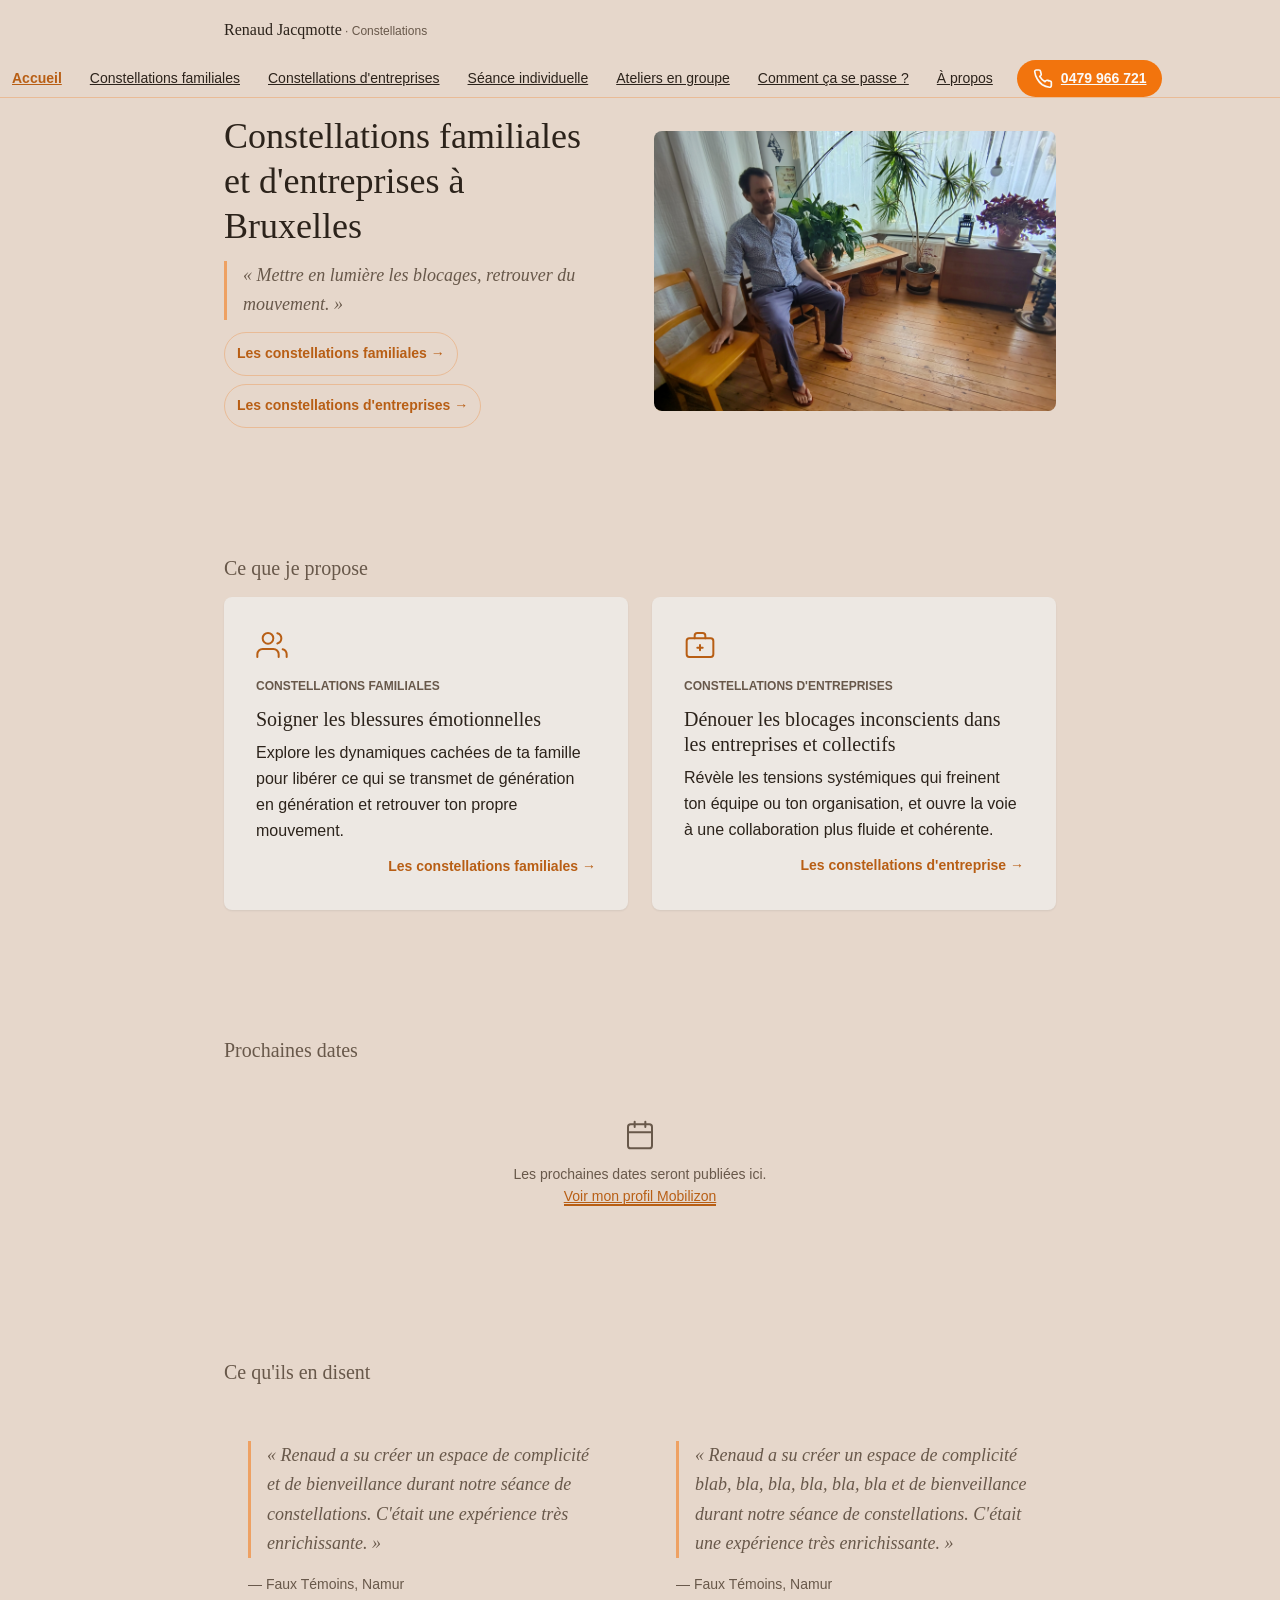
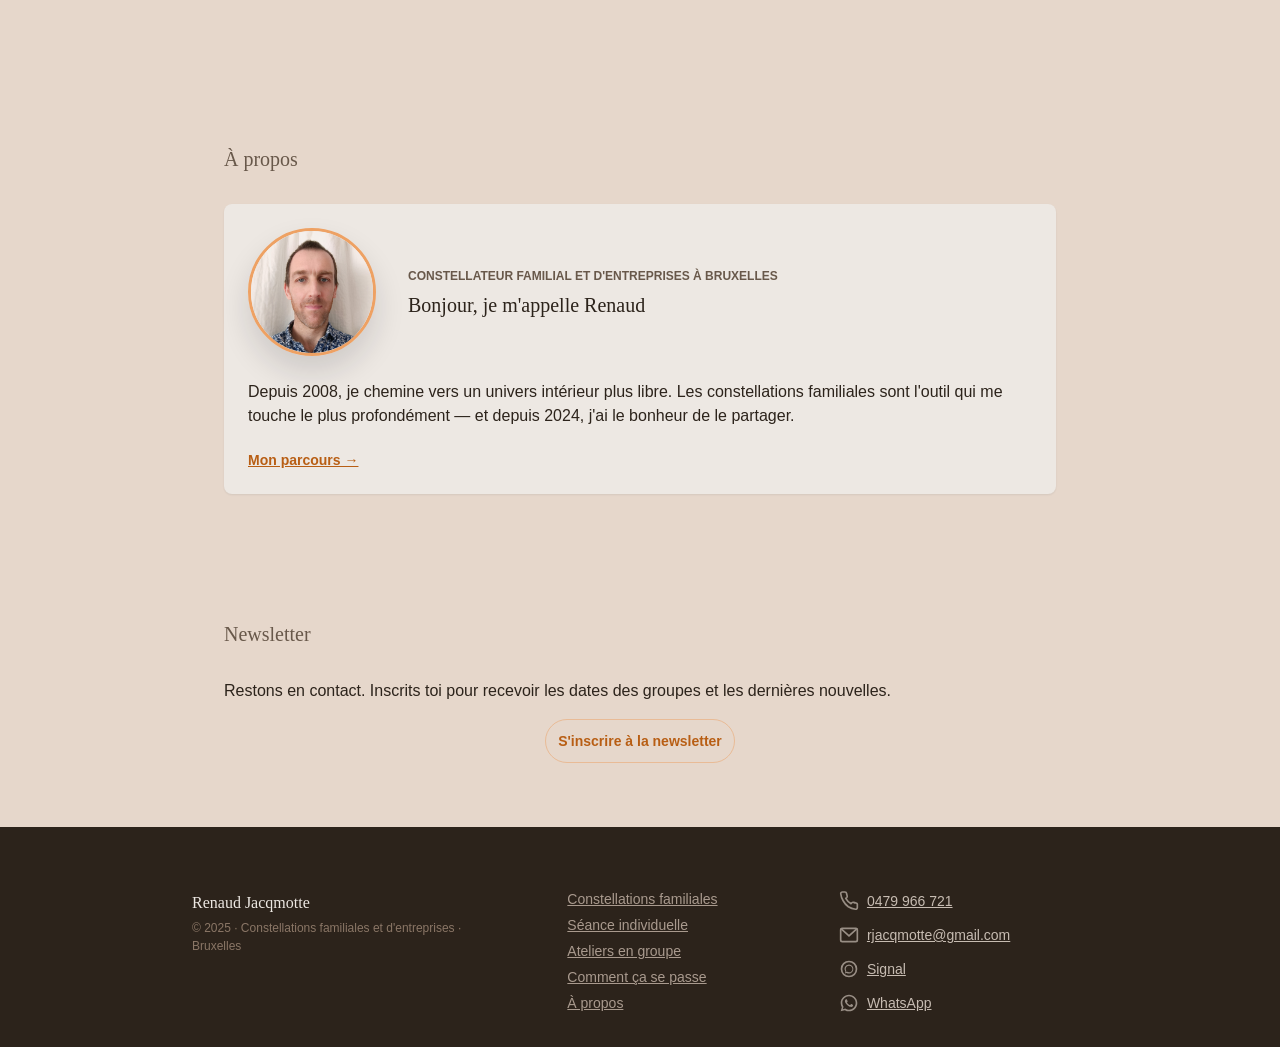
==== commit 45189d38: "ajout section information pratique dans âge constellations familiales" ====
--- a/index.html
+++ b/index.html
@@ -134,75 +134,6 @@
       </ul>
     </section>
 
-    <!-- INFORMATIONS PRATIQUES -->
-     <!--
-    <section class="keys-info">
-      <h2 class="section-title type-section-title">En pratique</h2>
-      <ul class="keys-info_gallery">
-        <li class="keys-info_card">
-          <div class="keys-info_item_icon-container">
-            <svg class="keys-info_icon u-text-primary" aria-hidden="true" xmlns="http://www.w3.org/2000/svg"
-              viewBox="0 0 24 24" fill="none" stroke="currentColor" stroke-width="1.5" stroke-linecap="round"
-              stroke-linejoin="round">
-              <path d="M20 10c0 4.993-5.539 10.193-7.399 11.799a1 1 0 0 1-1.202 0C9.539 20.193 4 14.993 4 10a8 8 0 0 1 16 0" />
-              <circle cx="12" cy="10" r="3" />
-            </svg>
-          </div>
-          <div class="keys-info_info-container">
-            <h2 class="keys-info_item_title type-item-title u-text-default">Bruxelles</h2>
-            <p class="keys-info_item_detail type-body u-text-muted">Watermael-Boitsfort</p>
-          </div>
-          <a class="keys-info_link button button--text" href="tel:+32479966721">Appeler</a>
-        </li>
-
-        <li class="keys-info_card">
-          <div class="keys-info_item_icon-container">
-            <svg class="keys-info_icon u-text-primary" aria-hidden="true" xmlns="http://www.w3.org/2000/svg" fill="none"
-              viewBox="0 0 24 24" stroke-width="1.5" stroke="currentColor" stroke-linecap="round" stroke-linejoin="round">
-              <path d="M15.75 6a3.75 3.75 0 1 1-7.5 0 3.75 3.75 0 0 1 7.5 0ZM4.501 20.118a7.5 7.5 0 0 1 14.998 0A17.933 17.933 0 0 1 12 21.75c-2.676 0-5.216-.584-7.499-1.632Z" />
-            </svg>
-          </div>
-          <div class="keys-info_info-container">
-      
-            <h2 class="keys-info_item_title type-item-title u-text-default">Séance individuelle</h2>
-            <p class="keys-info_item_detail type-body u-text-muted">1 heure · 70 €</p>
-          </div>
-          <a class="keys-info_link button button--text" href="individuel.html">Plus d'infos</a>
-        </li>
-
-        <li class="keys-info_card">
-          <div class="keys-info_item_icon-container">
-            <svg class="keys-info_icon u-text-primary" aria-hidden="true" xmlns="http://www.w3.org/2000/svg" fill="none"
-              viewBox="0 0 24 24" stroke-width="1.5" stroke="currentColor" stroke-linecap="round" stroke-linejoin="round">
-              <path d="M18 18.72a9.094 9.094 0 0 0 3.741-.479 3 3 0 0 0-4.682-2.72m.94 3.198.001.031c0 .225-.012.447-.037.666A11.944 11.944 0 0 1 12 21c-2.17 0-4.207-.576-5.963-1.584A6.062 6.062 0 0 1 6 18.719m12 0a5.971 5.971 0 0 0-.941-3.197m0 0A5.995 5.995 0 0 0 12 12.75a5.995 5.995 0 0 0-5.058 2.772m0 0a3 3 0 0 0-4.681 2.72 8.986 8.986 0 0 0 3.74.477m.94-3.197a5.971 5.971 0 0 0-.94 3.197M15 6.75a3 3 0 1 1-6 0 3 3 0 0 1 6 0Zm6 3a2.25 2.25 0 1 1-4.5 0 2.25 2.25 0 0 1 4.5 0Zm-13.5 0a2.25 2.25 0 1 1-4.5 0 2.25 2.25 0 0 1 4.5 0Z" />
-            </svg>
-          </div>
-          <div class="keys-info_info-container">
-
-            <h2 class="keys-info_item_title type-item-title u-text-default">Atelier en groupe</h2>
-            <p class="keys-info_item_detail type-body u-text-muted">Une journée · 70 € / pers.</p>
-          </div>
-          <a class="keys-info_link button button--text" href="groupes.html">Plus d'infos</a>
-        </li>
-
-        <li class="keys-info_card">
-          <div class="keys-info_item_icon-container">
-            <svg class="keys-info_icon u-text-primary" aria-hidden="true" xmlns="http://www.w3.org/2000/svg" fill="none"
-              viewBox="0 0 24 24" stroke-width="1.5" stroke="currentColor" stroke-linecap="round" stroke-linejoin="round">
-              <path d="m2.25 12 8.954-8.955c.44-.439 1.152-.439 1.591 0L21.75 12M4.5 9.75v10.125c0 .621.504 1.125 1.125 1.125H9.75v-4.875c0-.621.504-1.125 1.125-1.125h2.25c.621 0 1.125.504 1.125 1.125V21h4.125c.621 0 1.125-.504 1.125-1.125V9.75M8.25 21h8.25" />
-            </svg>
-          </div>
-          <div class="keys-info_info-container">
-          
-            <h2 class="keys-info_item_title type-item-title u-text-default">Chez vous</h2>
-            <p class="keys-info_item_detail type-body u-text-muted">Min. 3 pers. · 70 € / pers.</p>
-          </div>
-          <a class="keys-info_link button button--text" href="groupes.html">Plus d'infos</a>
-        </li>
-
-      </ul>
-    -->
-
     <!-- AGENDA: intégration Mobilizon -->
     <section class="group-agenda">
       <h2 class="section-title type-section-title">Prochaines dates</h2>
--- a/css/new_style.css
+++ b/css/new_style.css
@@ -62,6 +62,7 @@
   :root:where(.page-home) {
     --layout-page-gutter: var(--space-8);
     --layout-gallery-gap: var(--space-5);
+    --layout-section-gap: var(--space-9);
   }
 }
 
@@ -70,6 +71,7 @@
   :root:where(.page-home) {
     --layout-page-gutter: var(--space-9);
     --layout-service-card-padding: var(--space-6);
+    --layout-section-gap: var(--space-10);
   }
 }
 
@@ -157,7 +159,7 @@
   padding: var(--space-4) var(--space-4) var(--space-8);
   display: flex;
   flex-direction: column;
-  gap: var(--space-8);
+  gap: var(--layout-section-gap, var(--space-8));
 }
 
 @media (max-width: 767px) {
@@ -187,7 +189,6 @@
 }
 
 :where(.page-home) .l-main-container {
-  gap: var(--layout-section-gap);
   padding-inline: var(--layout-page-gutter);
 }
 
@@ -929,7 +930,7 @@
   color: var(--color-link);
   border-bottom-color: var(--color-link);
 }
-
+/* --- PAGE ACCUEIL --- */
 /* --- Offres et informations pratiques --- */
 
 .services_gallery {
@@ -1293,6 +1294,11 @@
   gap: var(--space-3);
   padding: var(--space-5) var(--space-4);
   text-align: center;
+}
+
+/* L'attribut hidden doit primer sur le display:flex ci-dessus. */
+.group-agenda_fallback[hidden] {
+  display: none;
 }
 
 .group-agenda_fallback svg {
@@ -1479,6 +1485,9 @@
     min-width: 200px;
   }
 }
+
+/* --- PAGE CONSTELLATIONS FAMILIALES --- */
+
 
 /* --- Boutons du design system : accueil --- */
 
@@ -1743,44 +1752,29 @@
 
 /* --- Constellations familiales --- */
 
-.cf-intro {
-  display: flex;
-  flex-direction: column;
-  gap: var(--space-4);
-}
-
 .cf-intro_text {
   color: var(--color-text-default);
   line-height: var(--lh-relaxed);
 }
 
-.cf-situations {
-  display: flex;
-  flex-direction: column;
-  gap: var(--space-4);
-}
-
 .cf-situations_list {
   list-style: none;
   display: flex;
   flex-direction: column;
   gap: var(--space-3);
+  margin-left: var(--space-4);
 }
 
 .cf-situations_item {
   display: flex;
   align-items: flex-start;
   gap: var(--space-3);
-  padding: var(--space-4);
-  background-color: var(--color-bg-elevated);
-  border-radius: var(--radius-4);
-  box-shadow: var(--shadow-1);
 }
 
 .cf-situations_item svg {
   flex-shrink: 0;
-  width: var(--icon-lg);
-  height: var(--icon-lg);
+  width: var(--icon-md);
+  height: var(--icon-md);
   color: var(--color-primary-500);
   margin-top: 2px;
 }
@@ -1790,25 +1784,19 @@
   font-style: italic;
   font-size: var(--font-size-base);
   line-height: var(--lh-relaxed);
+  color: var(--color-text-muted);
+}
+
+.cf-situations_closing {
   color: var(--color-text-default);
-}
-
-.cf-situations_closing {
-  font-size: var(--font-size-sm);
-  color: var(--color-text-muted);
-  font-style: italic;
-}
-
-.cf-how {
+  margin-top: var(--space-5);
+}
+
+.cf-how_card {
   display: flex;
   flex-direction: column;
   gap: var(--space-3);
-  padding: var(--space-5);
-  background-color: var(--color-bg-surface);
-  border-radius: var(--radius-4);
-  border-left: var(--border-width-3) solid var(--color-primary-400);
-}
-
+}
 .cf-how_text {
   color: var(--color-text-default);
   line-height: var(--lh-relaxed);
@@ -1902,12 +1890,6 @@
 }
 
 @media (min-width: 768px) {
-
-  .cf-situations_list {
-    display: grid;
-    grid-template-columns: 1fr 1fr;
-    gap: var(--space-3);
-  }
 
   .cf-formats_grid {
     gap: var(--space-6);
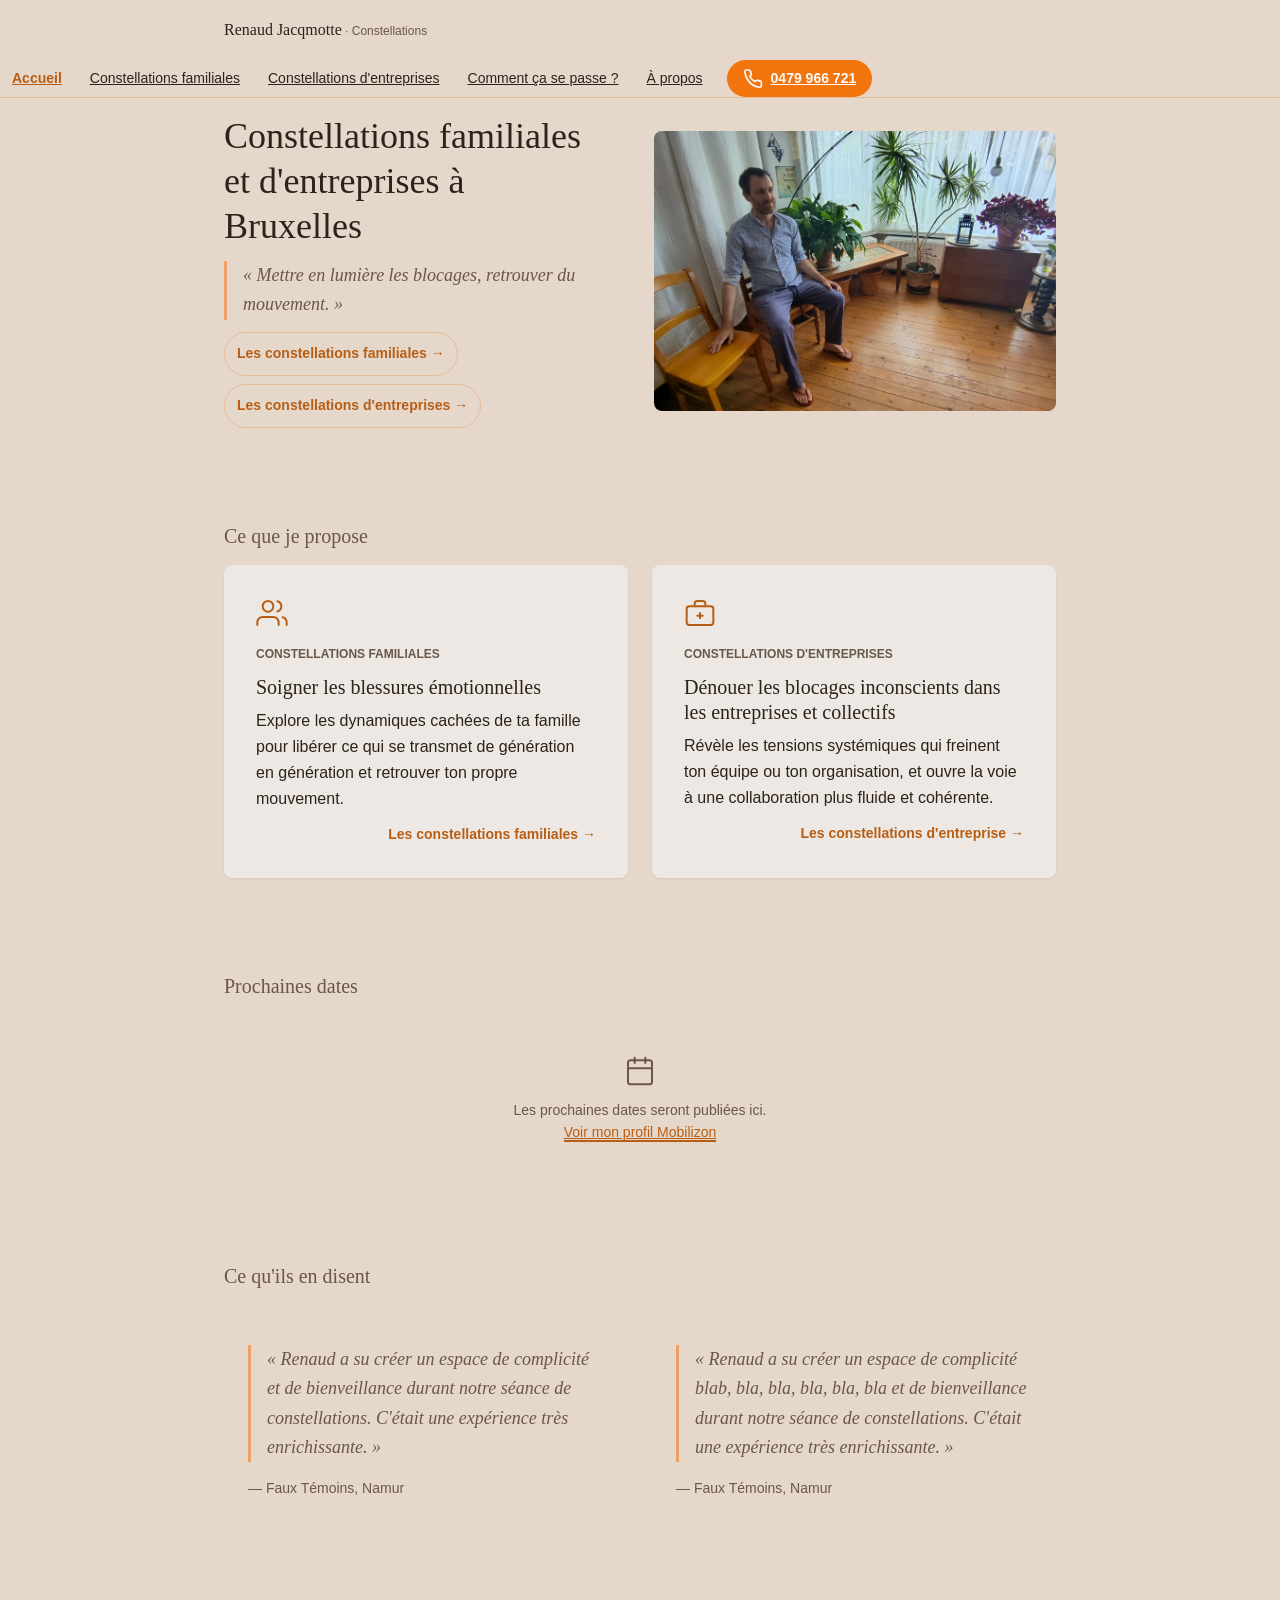
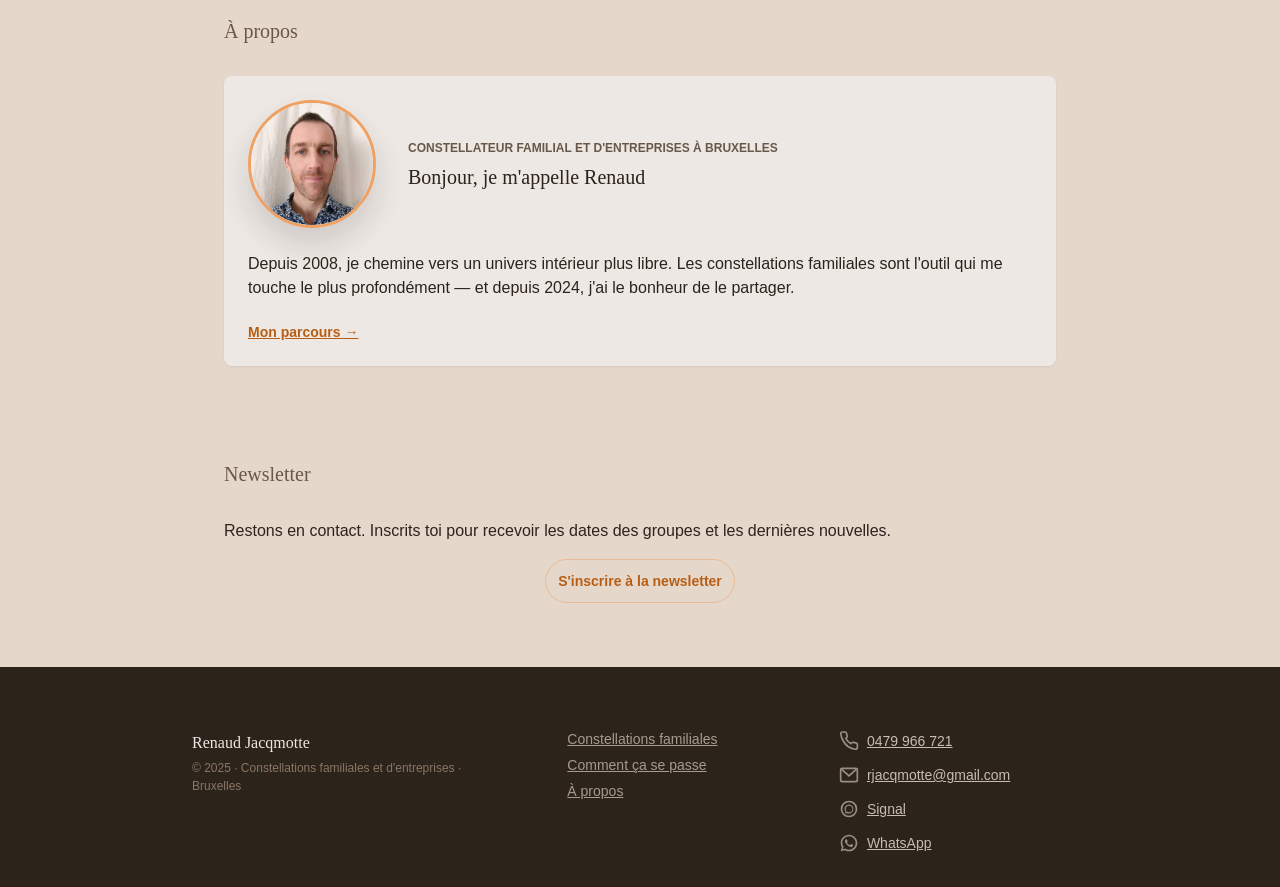
==== commit 74a4171e: "Supprime les pages individuel et groupes, nettoie le site - Pages individuel.html et groupes.html su" ====
--- a/index.html
+++ b/index.html
@@ -48,9 +48,6 @@
         <li class="mobile-menu_separator type-meta">Constellations</li>
         <li><a class="mobile-menu_link type-navigation" href="constellations-familiales.html">Constellations familiales</a></li>
         <li><a class="mobile-menu_link type-navigation" href="constellations-entreprises.html">Constellations d'entreprises</a></li>
-        <li class="mobile-menu_separator type-meta">Séances</li>
-        <li><a class="mobile-menu_link type-navigation" href="individuel.html">Séance individuelle</a></li>
-        <li><a class="mobile-menu_link type-navigation" href="groupes.html">Ateliers en groupe</a></li>
         <li><a class="mobile-menu_link type-navigation" href="comment-ca-se-passe.html">Comment ça se passe&nbsp;?</a></li>
         <li class="mobile-menu_separator type-meta">Plus</li>
         <li><a class="mobile-menu_link type-navigation" href="a-propos.html">À propos</a></li>
@@ -291,8 +288,6 @@
 
       <nav class="site-footer_nav" aria-label="Pages">
         <a href="constellations-familiales.html">Constellations familiales</a>
-        <a href="individuel.html">Séance individuelle</a>
-        <a href="groupes.html">Ateliers en groupe</a>
         <a href="comment-ca-se-passe.html">Comment ça se passe</a>
         <a href="a-propos.html">À propos</a>
       </nav>
--- a/css/new_style.css
+++ b/css/new_style.css
@@ -71,7 +71,7 @@
   :root:where(.page-home) {
     --layout-page-gutter: var(--space-9);
     --layout-service-card-padding: var(--space-6);
-    --layout-section-gap: var(--space-10);
+    --layout-section-gap: var(--space-9);
   }
 }
 
@@ -280,6 +280,30 @@
   border-radius: var(--radius-4);
   box-shadow: var(--shadow-1);
   padding: var(--space-5);
+}
+
+/* --- Liste sobre avec icônes en puces --- */
+
+.icon-list {
+  list-style: none;
+  display: flex;
+  flex-direction: column;
+  gap: var(--space-3);
+  margin-left: var(--space-4);
+}
+
+.icon-list_item {
+  display: flex;
+  gap: var(--space-3);
+  align-items: flex-start;
+}
+
+.icon-list_item svg {
+  flex-shrink: 0;
+  width: var(--icon-md);
+  height: var(--icon-md);
+  color: var(--color-primary-500);
+  margin-top: 2px;
 }
 
 .site-header_logo {
@@ -1046,6 +1070,7 @@
 .keys-info_item_detail {
   font-size: var(--font-size-sm);
   line-height: var(--lh-snug);
+  padding: var(--space-1) 0;
 }
 
 .keys-info_link {
@@ -1396,10 +1421,6 @@
   color: var(--color-text-inverse);
 }
 
-.cf-cta {
-  margin-bottom: var(--space-8);
-}
-
 .cf-cta_inner {
   display: flex;
   flex-direction: column;
@@ -1407,8 +1428,7 @@
   padding: var(--space-6) var(--space-5);
   background-color: var(--color-gray-900);
   border-radius: var(--radius-5);
-  text-align: center;
-  align-items: center;
+  align-items: flex-start;
 }
 
 .cf-cta_title {
@@ -1416,10 +1436,8 @@
 }
 
 .cf-cta_text {
-  color: var(--color-gray-400);
-  font-size: var(--font-size-sm);
+  color: var(--color-gray-300);
   line-height: var(--lh-relaxed);
-  max-width: 36ch;
 }
 
 .cf-cta_actions {
@@ -1427,62 +1445,20 @@
   flex-direction: column;
   gap: var(--space-3);
   width: 100%;
-}
-
-.cf-cta_btn {
-  display: flex;
   align-items: center;
-  justify-content: center;
-  gap: var(--space-2);
-  padding: var(--space-3) var(--space-5);
-  border-radius: var(--radius-3);
-  font-weight: var(--fw-semibold);
-  font-size: var(--font-size-sm);
-  border-bottom: none;
-  transition: background-color var(--duration-fast) var(--ease-out),
-              color var(--duration-fast) var(--ease-out);
-}
-
-.cf-cta_btn svg {
+}
+
+.cf-cta_actions svg {
   width: var(--icon-md);
   height: var(--icon-md);
   flex-shrink: 0;
 }
 
-.cf-cta_btn--primary {
-  background-color: var(--color-primary-500);
-  color: var(--color-gray-50);
-}
-
-.cf-cta_btn--primary:hover {
-  background-color: var(--color-primary-600);
-  color: var(--color-gray-50);
-  border-bottom: none;
-}
-
-.cf-cta_btn--secondary {
-  background-color: transparent;
-  color: var(--color-gray-300);
-  border: var(--border-width-1) solid var(--color-gray-700);
-  border-bottom: var(--border-width-1) solid var(--color-gray-700);
-}
-
-.cf-cta_btn--secondary:hover {
-  background-color: var(--color-gray-800);
-  color: var(--color-gray-100);
-  border-bottom: var(--border-width-1) solid var(--color-gray-700);
-}
-
 @media (min-width: 768px) {
 
   .cf-cta_actions {
     flex-direction: row;
     justify-content: center;
-    width: auto;
-  }
-
-  .cf-cta_btn {
-    min-width: 200px;
   }
 }
 
@@ -1495,6 +1471,7 @@
   display: inline-flex;
   align-items: center;
   justify-content: center;
+  gap: var(--space-2);
   max-width: 100%;
   min-height: 44px;
   padding: var(--space-2) var(--space-3);
@@ -1558,6 +1535,35 @@
   outline-offset: 2px;
 }
 
+/* Variantes sur fond foncé : même forme et police, couleurs adaptées. */
+:where(.page-home) .on-dark .button--primary {
+  background-color: var(--color-primary-500);
+  border-color: var(--color-primary-500);
+  color: var(--color-gray-50);
+}
+
+:where(.page-home) .on-dark .button--primary:hover {
+  background-color: var(--color-primary-600);
+  border-color: var(--color-primary-600);
+  color: var(--color-gray-50);
+}
+
+:where(.page-home) .on-dark .button--transparent {
+  background-color: transparent;
+  border-color: var(--color-gray-700);
+  color: var(--color-gray-300);
+}
+
+:where(.page-home) .on-dark .button--transparent:hover {
+  background-color: var(--color-gray-800);
+  border-color: var(--color-gray-700);
+  color: var(--color-gray-100);
+}
+
+:where(.page-home) .on-dark .button:focus-visible {
+  outline-color: var(--color-primary-400);
+}
+
 /* --- Typographie et liens de texte ---
   Les rôles .type-* suivent les styles historiques des composants
   pour conserver leur priorité à spécificité égale. */
@@ -1755,28 +1761,6 @@
 .cf-intro_text {
   color: var(--color-text-default);
   line-height: var(--lh-relaxed);
-}
-
-.cf-situations_list {
-  list-style: none;
-  display: flex;
-  flex-direction: column;
-  gap: var(--space-3);
-  margin-left: var(--space-4);
-}
-
-.cf-situations_item {
-  display: flex;
-  align-items: flex-start;
-  gap: var(--space-3);
-}
-
-.cf-situations_item svg {
-  flex-shrink: 0;
-  width: var(--icon-md);
-  height: var(--icon-md);
-  color: var(--color-primary-500);
-  margin-top: 2px;
 }
 
 .cf-situations_item p {
@@ -1898,267 +1882,23 @@
 
 /* --- Séance individuelle --- */
 
-.indiv-intro {
-  display: flex;
-  flex-direction: column;
-  gap: var(--space-4);
-}
-
-.indiv-intro_tarif {
-  display: flex;
-  align-items: baseline;
-  gap: var(--space-2);
-}
-
-.indiv-intro_tarif-price {
-  font-family: var(--font-family-header);
-  font-size: var(--font-size-4xl);
-  font-weight: var(--fw-regular);
-  color: var(--color-primary-600);
-}
-
-.indiv-intro_tarif-detail {
-  font-size: var(--font-size-base);
-  color: var(--color-text-muted);
-}
-
 .indiv-intro_text {
   color: var(--color-text-default);
   line-height: var(--lh-relaxed);
 }
 
-.indiv-how {
-  display: flex;
-  flex-direction: column;
-  gap: var(--space-5);
-}
-
-.indiv-how_step {
+.good-to-know_item p {
+  font-size: var(--font-size-base);
+  color: var(--color-text-default);
+  line-height: var(--lh-relaxed);
+}
+
+/* --- Ateliers en groupe --- */
+
+.group-home_inner {
   display: flex;
   gap: var(--space-4);
   align-items: flex-start;
-}
-
-.indiv-how_step-num {
-  flex-shrink: 0;
-  width: 36px;
-  height: 36px;
-  border-radius: var(--radius-round);
-  background-color: var(--color-primary-500);
-  color: var(--color-gray-50);
-  font-family: var(--font-family-header);
-  font-size: var(--font-size-base);
-  font-weight: var(--fw-semibold);
-  display: flex;
-  align-items: center;
-  justify-content: center;
-}
-
-.indiv-how_step-content {
-  display: flex;
-  flex-direction: column;
-  gap: var(--space-2);
-  padding-top: var(--space-1);
-}
-
-.indiv-how_step-title {
-  font-size: var(--font-size-base);
-  font-weight: var(--fw-semibold);
-  color: var(--color-text-default);
-}
-
-.indiv-how_step-text {
-  color: var(--color-text-default);
-  font-size: var(--font-size-sm);
-  line-height: var(--lh-relaxed);
-}
-
-.indiv-how_integration {
-  display: flex;
-  gap: var(--space-3);
-  align-items: flex-start;
-  padding: var(--space-4);
-  background-color: var(--color-bg-surface);
-  border-radius: var(--radius-4);
-  border-left: var(--border-width-3) solid var(--color-primary-300);
-}
-
-.indiv-how_integration svg {
-  flex-shrink: 0;
-  width: var(--icon-lg);
-  height: var(--icon-lg);
-  color: var(--color-primary-500);
-  margin-top: 2px;
-}
-
-.indiv-how_integration p {
-  font-size: var(--font-size-sm);
-  color: var(--color-text-default);
-  line-height: var(--lh-relaxed);
-}
-
-.indiv-how_integration a {
-  font-size: var(--font-size-sm);
-  font-weight: var(--fw-semibold);
-  color: var(--color-primary-600);
-  border-bottom-color: transparent;
-}
-
-.indiv-how_integration a:hover {
-  color: var(--color-primary-700);
-  border-bottom-color: var(--color-primary-700);
-}
-
-.indiv-pratique {
-  display: flex;
-  flex-direction: column;
-  gap: var(--space-4);
-}
-
-.indiv-pratique_list {
-  list-style: none;
-  display: flex;
-  flex-direction: column;
-  gap: 0;
-  border-radius: var(--radius-4);
-  overflow: hidden;
-  box-shadow: var(--shadow-1);
-}
-
-.indiv-pratique_item {
-  display: flex;
-  gap: var(--space-4);
-  align-items: flex-start;
-  padding: var(--space-4) var(--space-4);
-  background-color: var(--color-bg-elevated);
-  border-bottom: var(--border-width-1) solid var(--color-border-default);
-}
-
-.indiv-pratique_item:last-child {
-  border-bottom: none;
-}
-
-.indiv-pratique_item svg {
-  flex-shrink: 0;
-  width: var(--icon-lg);
-  height: var(--icon-lg);
-  color: var(--color-primary-500);
-  margin-top: 2px;
-}
-
-.indiv-pratique_item strong {
-  display: block;
-  font-size: var(--font-size-sm);
-  font-weight: var(--fw-semibold);
-  color: var(--color-text-default);
-  margin-bottom: var(--space-1);
-}
-
-.indiv-pratique_item p {
-  font-size: var(--font-size-sm);
-  color: var(--color-text-muted);
-  line-height: var(--lh-relaxed);
-}
-
-@media (min-width: 768px) {
-
-  .indiv-how_step {
-    gap: var(--space-5);
-  }
-
-  .indiv-how_step-num {
-    width: 44px;
-    height: 44px;
-    font-size: var(--font-size-lg);
-  }
-}
-
-/* --- Ateliers en groupe --- */
-
-.group-roles {
-  display: flex;
-  flex-direction: column;
-  gap: var(--space-4);
-}
-
-.group-roles_grid {
-  display: flex;
-  flex-direction: column;
-  gap: var(--space-3);
-}
-
-.group-roles_card {
-  display: flex;
-  flex-direction: column;
-  gap: var(--space-2);
-  padding: var(--space-4);
-  background-color: var(--color-bg-elevated);
-  border-radius: var(--radius-4);
-  box-shadow: var(--shadow-1);
-}
-
-.group-roles_card-icon {
-  display: flex;
-  align-items: center;
-  justify-content: center;
-  width: 40px;
-  height: 40px;
-  border-radius: var(--radius-round);
-  background-color: var(--color-action-primary-bg-soft);
-  color: var(--color-primary-600);
-}
-
-.group-roles_card-icon svg {
-  width: var(--icon-md);
-  height: var(--icon-md);
-}
-
-.group-roles_card-title {
-  font-size: var(--font-size-sm);
-  font-weight: var(--fw-semibold);
-  color: var(--color-text-default);
-}
-
-.group-roles_card-text {
-  font-size: var(--font-size-sm);
-  color: var(--color-text-muted);
-  line-height: var(--lh-relaxed);
-}
-
-.group-roles_note {
-  display: flex;
-  gap: var(--space-3);
-  align-items: flex-start;
-  padding: var(--space-4);
-  background-color: var(--color-bg-surface);
-  border-radius: var(--radius-4);
-  border-left: var(--border-width-3) solid var(--color-primary-300);
-}
-
-.group-roles_note svg {
-  flex-shrink: 0;
-  width: var(--icon-lg);
-  height: var(--icon-lg);
-  color: var(--color-primary-500);
-  margin-top: 2px;
-}
-
-.group-roles_note p {
-  font-size: var(--font-size-sm);
-  color: var(--color-text-default);
-  line-height: var(--lh-relaxed);
-  font-style: italic;
-}
-
-.group-home_inner {
-  display: flex;
-  gap: var(--space-4);
-  align-items: flex-start;
-  padding: var(--space-5);
-  background-color: var(--color-bg-surface);
-  border-radius: var(--radius-5);
-  border: var(--border-width-1) solid var(--color-border-default);
-  box-shadow: var(--shadow-1);
 }
 
 .group-home_icon {
@@ -2185,8 +1925,7 @@
 }
 
 .group-home_text {
-  font-size: var(--font-size-sm);
-  color: var(--color-text-muted);
+  color: var(--color-text-default);
   line-height: var(--lh-relaxed);
 }
 
@@ -2203,18 +1942,6 @@
 .group-home_link:hover {
   color: var(--color-primary-700);
   border-bottom-color: var(--color-primary-700);
-}
-
-@media (min-width: 768px) {
-
-  .group-roles_grid {
-    flex-direction: row;
-    gap: var(--space-4);
-  }
-
-  .group-roles_card {
-    flex: 1;
-  }
 }
 
 /* --- Comment ça se passe : sections et composition avec sidebar --- */
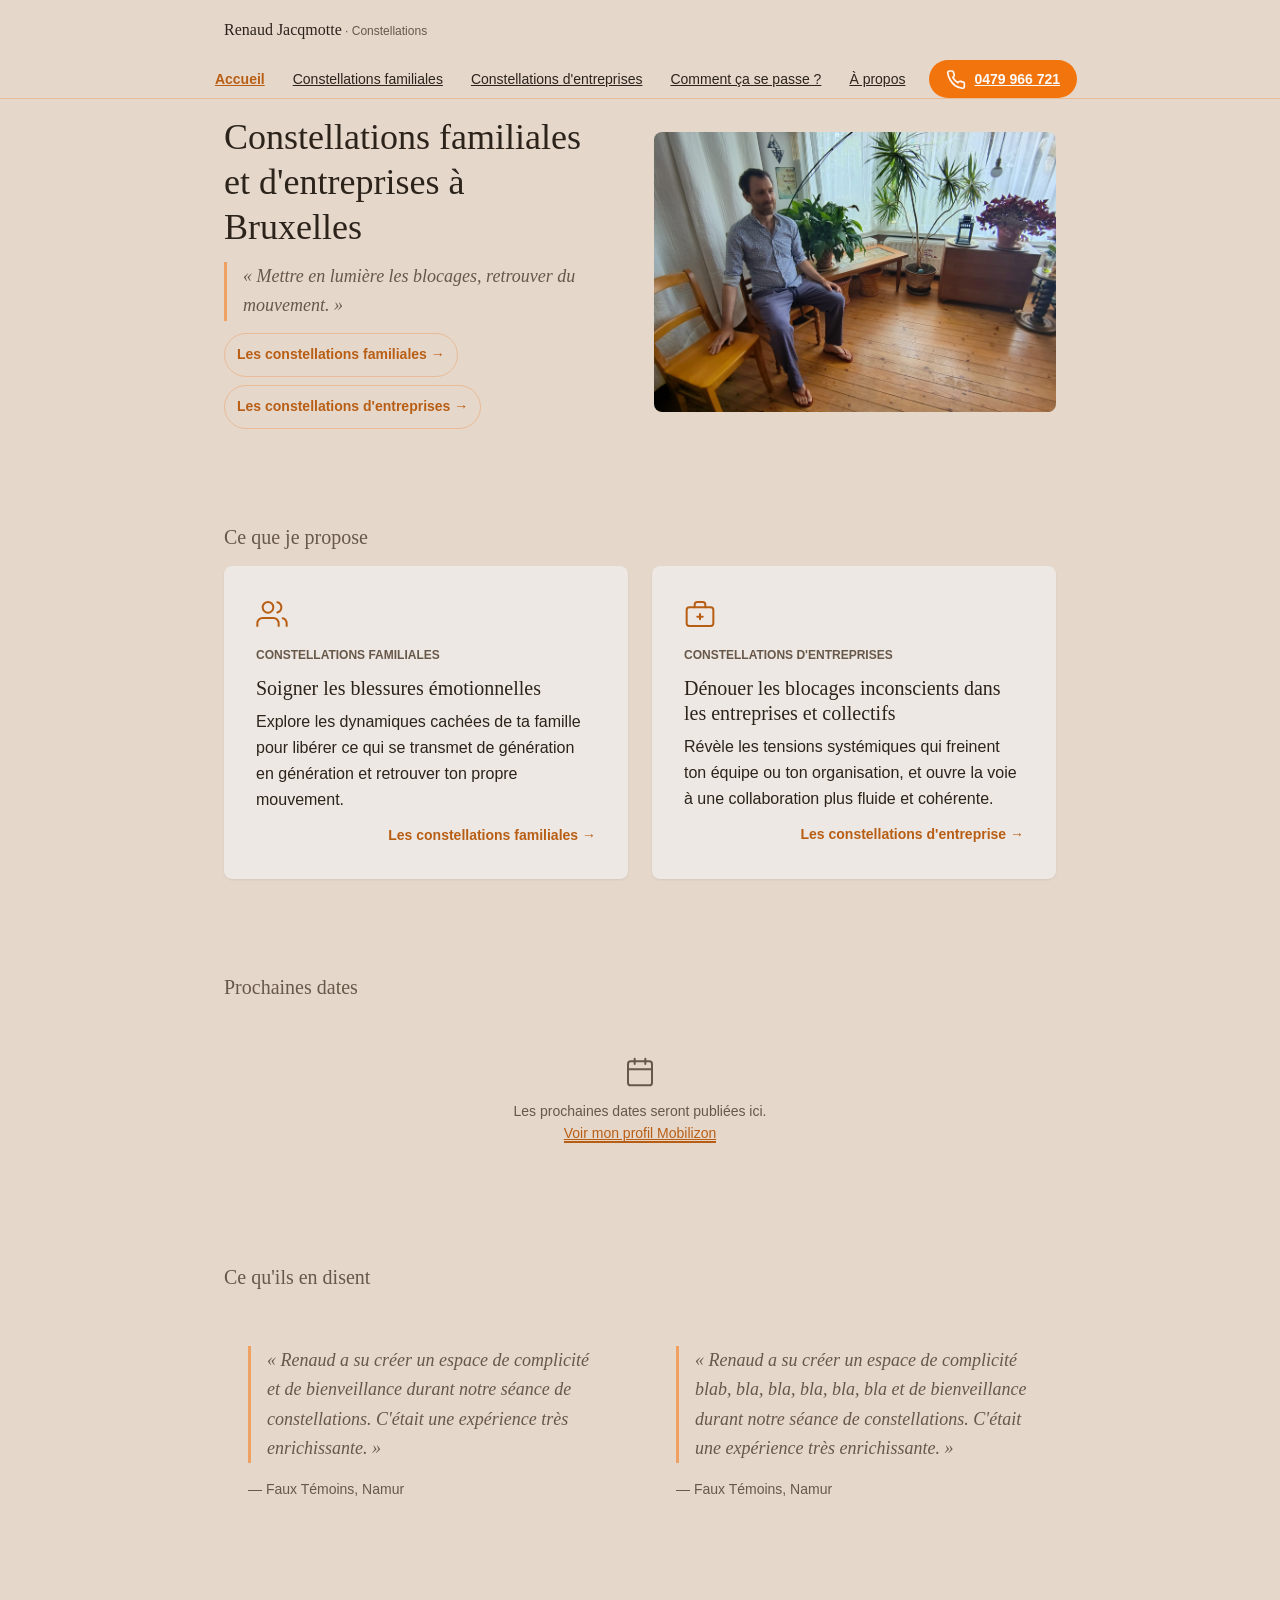
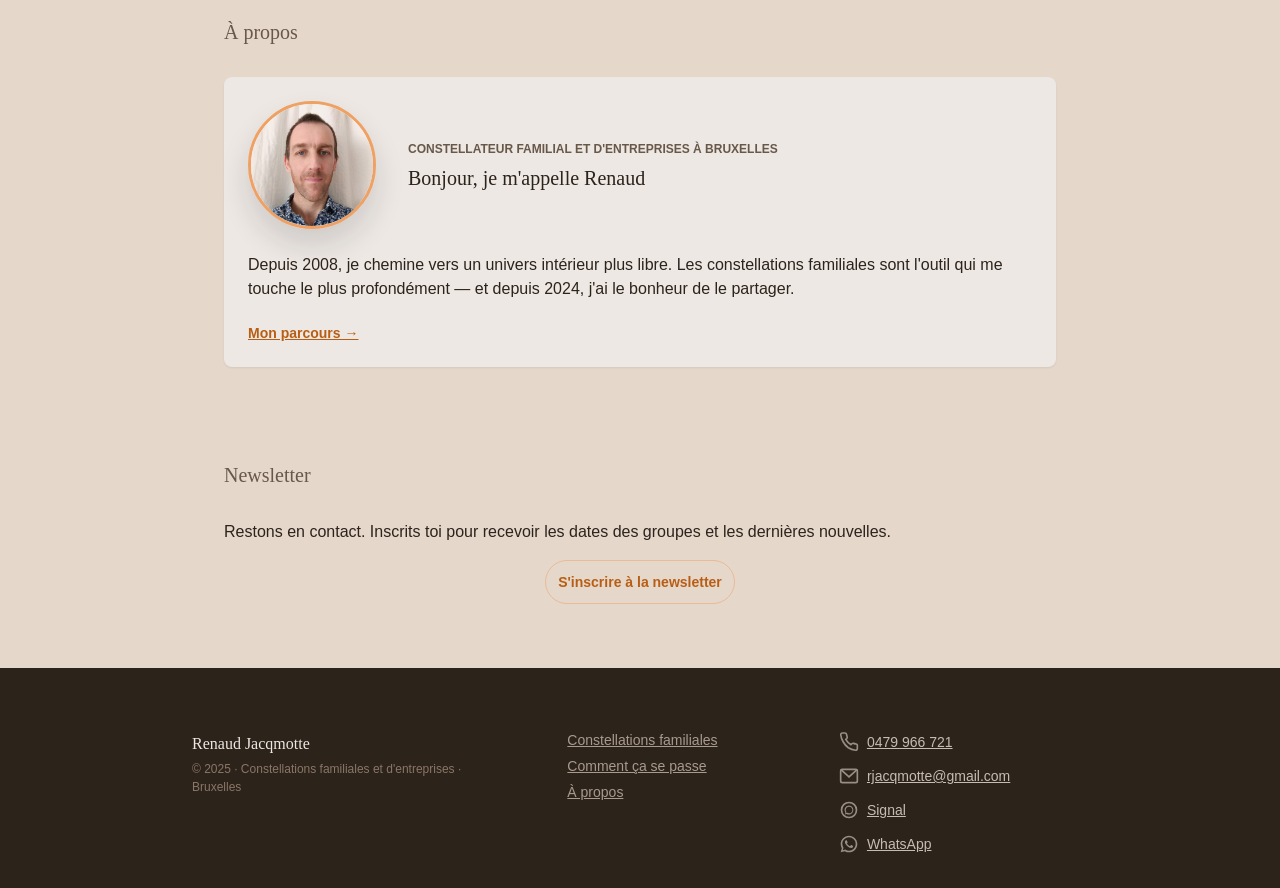
==== commit 7aaa8695: "refonte du menu mobile" ====
--- a/index.html
+++ b/index.html
@@ -45,19 +45,42 @@
     <nav class="mobile-menu" id="mobile-menu" aria-hidden="true">
       <ul class="mobile-menu_list">
         <li><a class="mobile-menu_link type-navigation" href="index.html">Accueil</a></li>
-        <li class="mobile-menu_separator type-meta">Constellations</li>
         <li><a class="mobile-menu_link type-navigation" href="constellations-familiales.html">Constellations familiales</a></li>
         <li><a class="mobile-menu_link type-navigation" href="constellations-entreprises.html">Constellations d'entreprises</a></li>
         <li><a class="mobile-menu_link type-navigation" href="comment-ca-se-passe.html">Comment ça se passe&nbsp;?</a></li>
-        <li class="mobile-menu_separator type-meta">Plus</li>
         <li><a class="mobile-menu_link type-navigation" href="a-propos.html">À propos</a></li>
         <li class="mobile-menu_cta">
-          <a class="mobile-menu_btn type-action" href="tel:+32479966721">
+          <a class="mobile-menu_btn mobile-menu_btn--phone type-action" href="tel:+32479966721">
             <svg aria-hidden="true" xmlns="http://www.w3.org/2000/svg" viewBox="0 0 24 24" fill="none"
               stroke="currentColor" stroke-width="2" stroke-linecap="round" stroke-linejoin="round">
               <path d="M22 16.92v3a2 2 0 0 1-2.18 2 19.79 19.79 0 0 1-8.63-3.07A19.5 19.5 0 0 1 5.15 12a19.79 19.79 0 0 1-3.07-8.67A2 2 0 0 1 4.06 1.18h3a2 2 0 0 1 2 1.72c.127.96.361 1.903.7 2.81a2 2 0 0 1-.45 2.11L8.09 8.91a16 16 0 0 0 6.29 6.29l1.09-1.09a2 2 0 0 1 2.11-.45c.907.339 1.85.573 2.81.7A2 2 0 0 1 22 16.92z"/>
             </svg>
             0479 966 721
+          </a>
+          <div class="mobile-menu_contacts">
+            <a class="mobile-menu_btn type-action" href="mailto:rjacqmotte@gmail.com">
+              <svg aria-hidden="true" xmlns="http://www.w3.org/2000/svg" viewBox="0 0 24 24" fill="none"
+                stroke="currentColor" stroke-width="2">
+                <rect x="2" y="4" width="20" height="16" rx="2"/>
+                <polyline points="2,4 12,13 22,4"/>
+              </svg>
+              Mail
+            </a>
+            <a class="mobile-menu_btn type-action" href="https://wa.me/32479966721" target="_blank" rel="noopener">
+              <svg aria-hidden="true" xmlns="http://www.w3.org/2000/svg" viewBox="0 0 24 24" fill="currentColor">
+                <path d="M12 2C6.477 2 2 6.477 2 12c0 1.89.525 3.66 1.438 5.168L2 22l4.978-1.418A9.956 9.956 0 0 0 12 22c5.523 0 10-4.477 10-10S17.523 2 12 2zm0 18a7.95 7.95 0 0 1-4.073-1.117l-.292-.174-3.036.865.872-3.093-.19-.308A7.96 7.96 0 0 1 4 12c0-4.411 3.589-8 8-8s8 3.589 8 8-3.589 8-8 8zm4.406-5.884c-.241-.12-1.427-.703-1.648-.783-.221-.08-.382-.12-.543.12-.16.241-.622.783-.763.944-.14.16-.281.18-.522.06-.241-.12-1.018-.375-1.939-1.197-.717-.64-1.201-1.43-1.342-1.671-.14-.241-.015-.371.106-.491.108-.108.241-.281.361-.422.12-.14.16-.241.241-.401.08-.16.04-.301-.02-.422-.06-.12-.543-1.307-.743-1.79-.196-.47-.396-.406-.543-.414l-.462-.008c-.16 0-.422.06-.643.301-.221.241-.843.823-.843 2.007s.863 2.328.983 2.489c.12.16 1.698 2.593 4.115 3.637.575.248 1.023.396 1.372.507.576.184 1.1.158 1.515.096.462-.069 1.427-.583 1.628-1.146.2-.562.2-1.044.14-1.146-.06-.1-.221-.16-.462-.281z"/>
+              </svg>
+              WhatsApp
+            </a>
+          </div>
+          <a class="mobile-menu_btn mobile-menu_btn--external type-action" href="https://mobilizon.be/@renaud_jacqmotte_constellations" target="_blank" rel="noopener">
+            Prochaines dates (mobilizon.be)
+            <svg aria-hidden="true" xmlns="http://www.w3.org/2000/svg" viewBox="0 0 24 24" fill="none"
+              stroke="currentColor" stroke-width="2" stroke-linecap="round" stroke-linejoin="round">
+              <path d="M18 13v6a2 2 0 0 1-2 2H5a2 2 0 0 1-2-2V8a2 2 0 0 1 2-2h6"/>
+              <polyline points="15 3 21 3 21 9"/>
+              <line x1="10" y1="14" x2="21" y2="3"/>
+            </svg>
           </a>
         </li>
       </ul>
--- a/css/new_style.css
+++ b/css/new_style.css
@@ -402,7 +402,7 @@
 
 .mobile-menu_list {
   list-style: none;
-  padding: var(--space-3) 0 var(--space-4);
+  padding: var(--space-4) 0;
   display: flex;
   flex-direction: column;
 }
@@ -418,7 +418,7 @@
 
 .mobile-menu_link {
   display: block;
-  padding: var(--space-3) var(--space-5);
+  padding: var(--space-4) var(--space-5);
   font-size: var(--font-size-base);
   font-weight: var(--fw-medium);
   color: var(--color-text-default);
@@ -442,6 +442,13 @@
   padding: var(--space-4) var(--space-5) var(--space-2);
 }
 
+.mobile-menu_contacts {
+  display: flex;
+  flex-direction: column;
+  gap: var(--space-3);
+  margin-block: var(--space-5);
+}
+
 .mobile-menu_btn {
   display: flex;
   align-items: center;
@@ -449,24 +456,39 @@
   gap: var(--space-2);
   width: 100%;
   padding: var(--space-3) var(--space-5);
-  background-color: var(--color-primary-500);
-  color: var(--color-gray-50);
+  background-color: transparent;
+  color: var(--color-primary-600);
+  border: var(--border-width-1) solid var(--color-border-default);
   border-radius: var(--radius-round);
   font-weight: var(--fw-semibold);
   font-size: var(--font-size-sm);
   border-bottom: none;
-  transition: background-color var(--duration-fast) var(--ease-out);
+  transition: background-color var(--duration-fast) var(--ease-out),
+              color var(--duration-fast) var(--ease-out),
+              border-color var(--duration-fast) var(--ease-out);
 }
 
 .mobile-menu_btn:hover {
-  background-color: var(--color-primary-600);
-  color: var(--color-gray-50);
-  border-bottom: none;
+  background-color: var(--color-bg-surface);
+  color: var(--color-primary-700);
+  border-color: var(--color-primary-300);
 }
 
 .mobile-menu_btn svg {
   width: var(--icon-md);
   height: var(--icon-md);
+}
+
+/* Bouton vers un site externe (Mobilizon) : sans bord, pour le distinguer des contacts. */
+.mobile-menu_btn--external {
+  border-color: transparent;
+  color: var(--color-text-muted);
+}
+
+.mobile-menu_btn--external:hover {
+  background-color: var(--color-bg-surface);
+  color: var(--color-primary-700);
+  border-color: transparent;
 }
 
 .nav-overlay {
@@ -485,7 +507,7 @@
   opacity: 1;
 }
 
-@media (min-width: 768px) {
+@media (min-width: 1100px) {
 
   .nav-toggle {
     display: none;
@@ -502,6 +524,12 @@
     border: none;
     box-shadow: none;
     transition: none;
+    /* Contraindre le menu à la largeur du contenu, contenu centré */
+    max-width: 1024px;
+    margin: 0 auto;
+    padding: 0 var(--space-8);
+    display: flex;
+    justify-content: center;
   }
 
   .mobile-menu.is-open,
@@ -535,15 +563,34 @@
     background-color: var(--color-bg-surface);
   }
 
+  /* En desktop, le menu horizontal montre les liens et le bouton téléphone ; les autres contacts et Mobilizon sont masqués. */
   .mobile-menu_cta {
     padding: 0;
     margin-left: var(--space-2);
+  }
+
+  .mobile-menu_contacts,
+  .mobile-menu_btn--external {
+    display: none;
   }
 
   .mobile-menu_btn {
     width: auto;
     padding: var(--space-2) var(--space-4);
     font-size: var(--font-size-xs);
+  }
+
+  /* Le téléphone reste un bouton plein et marquant en desktop. */
+  .mobile-menu_btn--phone {
+    background-color: var(--color-primary-500);
+    color: var(--color-gray-50);
+    border-color: transparent;
+  }
+
+  .mobile-menu_btn--phone:hover {
+    background-color: var(--color-primary-600);
+    color: var(--color-gray-50);
+    border-color: transparent;
   }
 
   .nav-overlay {
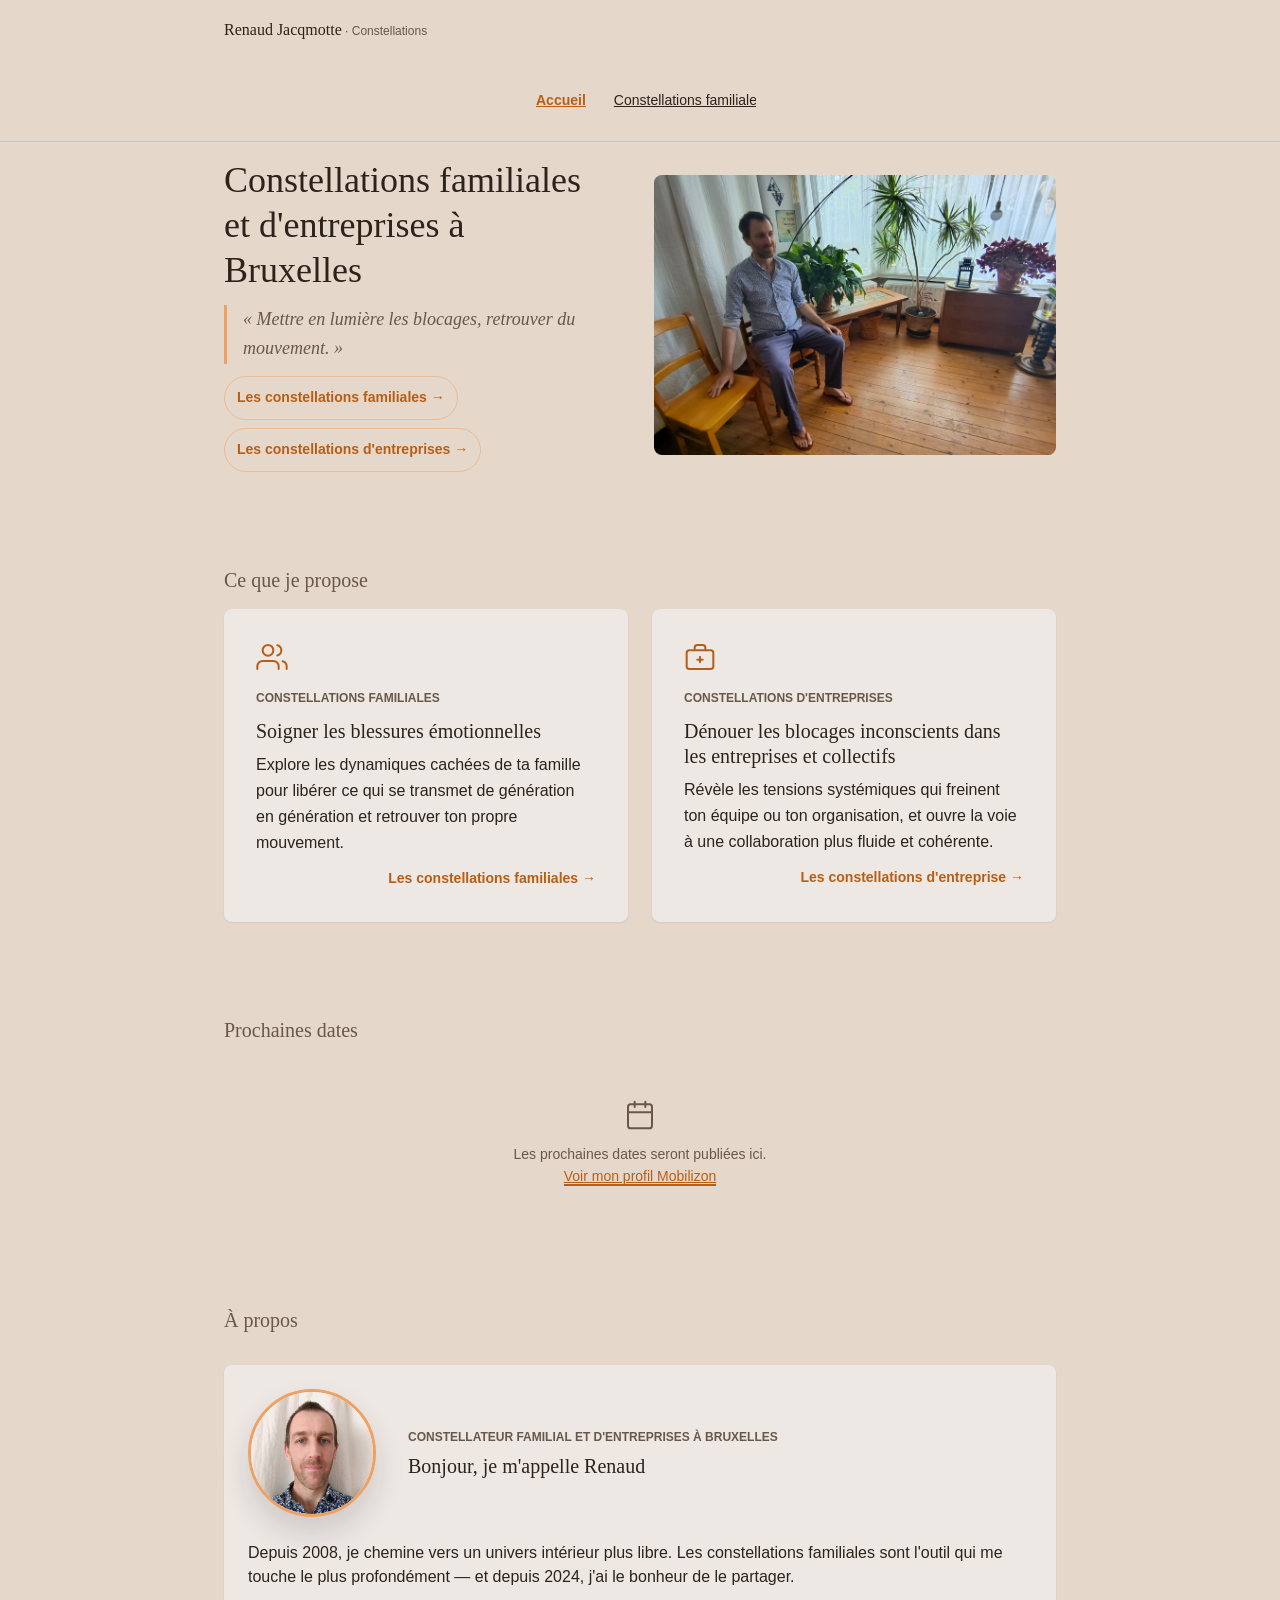
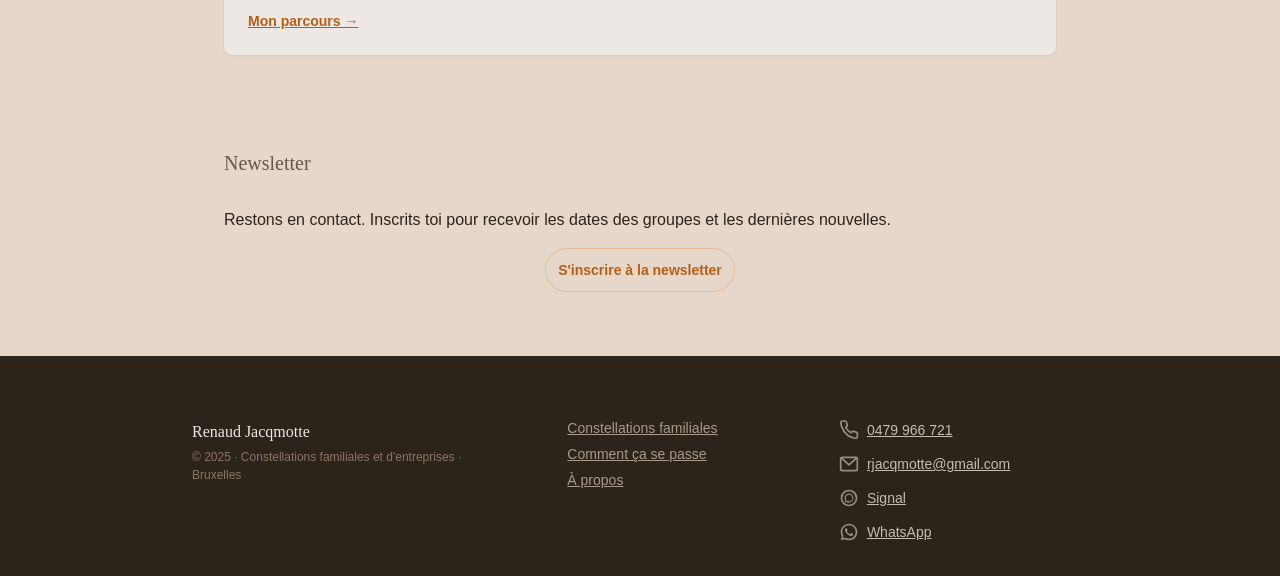
==== commit 8204eda4: "cache les faux témoignage sur l'accueil" ====
--- a/index.html
+++ b/index.html
@@ -184,6 +184,7 @@
     </section>
 
     <!-- TESTIMONIALS -->
+    <!--
     <section class="testimonials">
       <h2 class="type-section-title section-title">Ce qu'ils en disent</h2>
       <div class="testimonials_grid">
@@ -207,7 +208,7 @@
 
       </div>
     </section>
-
+  -->
     <!-- À PROPOS -->
     <section class="about-me_wrapper">
       <h2 class="section-title type-section-title">À propos</h2>
--- a/css/new_style.css
+++ b/css/new_style.css
@@ -306,6 +306,17 @@
   margin-top: 2px;
 }
 
+/* Variante à puces rondes : pour les listes sans icône dédiée. */
+.icon-list--dots .icon-list_item::before {
+  content: "";
+  flex-shrink: 0;
+  width: 8px;
+  height: 8px;
+  border-radius: var(--radius-round);
+  background-color: var(--color-primary-500);
+  margin-top: 7px;
+}
+
 .site-header_logo {
   font-family: var(--font-family-header);
   font-size: var(--font-size-base);
@@ -373,15 +384,16 @@
 
 .mobile-menu {
   position: fixed;
-  top: 52px;
-  left: 0;
+  top: 0;
   right: 0;
+  bottom: 0;
+  width: min(360px, 85vw);
   z-index: var(--z-index-dropdown);
   background-color: var(--color-bg-canvas);
-  border-bottom: var(--border-width-1) solid var(--color-border-default);
+  border-left: var(--border-width-1) solid var(--color-border-default);
   box-shadow: var(--shadow-4);
-  /* État fermé */
-  transform: translateY(-8px);
+  /* État fermé : glissé hors de l'écran à droite */
+  transform: translateX(100%);
   opacity: 0;
   pointer-events: none;
   visibility: hidden;
@@ -391,7 +403,7 @@
 }
 
 .mobile-menu.is-open {
-  transform: translateY(0);
+  transform: translateX(0);
   opacity: 1;
   pointer-events: auto;
   visibility: visible;
@@ -405,6 +417,8 @@
   padding: var(--space-4) 0;
   display: flex;
   flex-direction: column;
+  height: 100%;
+  overflow-y: auto;
 }
 
 .mobile-menu_separator {
@@ -455,14 +469,17 @@
   justify-content: center;
   gap: var(--space-2);
   width: 100%;
-  padding: var(--space-3) var(--space-5);
+  min-height: 44px;
+  padding: var(--space-2) var(--space-3);
   background-color: transparent;
   color: var(--color-primary-600);
   border: var(--border-width-1) solid var(--color-border-default);
   border-radius: var(--radius-round);
   font-weight: var(--fw-semibold);
   font-size: var(--font-size-sm);
-  border-bottom: none;
+  line-height: var(--lh-normal);
+  text-align: center;
+  text-decoration: none;
   transition: background-color var(--duration-fast) var(--ease-out),
               color var(--duration-fast) var(--ease-out),
               border-color var(--duration-fast) var(--ease-out);
@@ -2321,30 +2338,6 @@
   font-style: italic;
 }
 
-.aboutp-thanks_list {
-  list-style: none;
-  display: flex;
-  flex-direction: column;
-  gap: 0;
-  border-radius: var(--radius-4);
-  overflow: hidden;
-  box-shadow: var(--shadow-1);
-}
-
-.aboutp-thanks_item {
-  display: flex;
-  justify-content: space-between;
-  align-items: center;
-  gap: var(--space-4);
-  padding: var(--space-4);
-  background-color: var(--color-bg-elevated);
-  border-bottom: var(--border-width-1) solid var(--color-border-default);
-}
-
-.aboutp-thanks_item:last-child {
-  border-bottom: none;
-}
-
 .aboutp-thanks_content {
   display: flex;
   flex-direction: column;
@@ -2353,20 +2346,18 @@
 
 .aboutp-thanks_name {
   font-weight: var(--fw-semibold);
+  color: var(--color-text-default);
+}
+
+.aboutp-thanks_role {
   font-size: var(--font-size-sm);
-  color: var(--color-text-default);
-}
-
-.aboutp-thanks_role {
-  font-size: var(--font-size-xs);
   color: var(--color-text-muted);
   line-height: var(--lh-relaxed);
 }
 
 .aboutp-thanks_link {
-  flex-shrink: 0;
-  font-size: var(--font-size-xs);
-  font-weight: var(--fw-medium);
+  font-size: var(--font-size-sm);
+  font-weight: var(--fw-semibold);
   color: var(--color-primary-600);
   border-bottom-color: transparent;
   transition: color var(--duration-fast) var(--ease-out),
@@ -2392,25 +2383,6 @@
 
   .about-page_title {
     font-size: var(--font-size-4xl);
-  }
-
-  .aboutp-thanks_list {
-    display: grid;
-    grid-template-columns: 1fr 1fr;
-    border-radius: var(--radius-4);
-  }
-
-  .aboutp-thanks_item {
-    border-bottom: var(--border-width-1) solid var(--color-border-default);
-    border-right: var(--border-width-1) solid var(--color-border-default);
-  }
-
-  .aboutp-thanks_item:nth-child(even) {
-    border-right: none;
-  }
-
-  .aboutp-thanks_item:nth-last-child(-n+2) {
-    border-bottom: none;
   }
 }
 
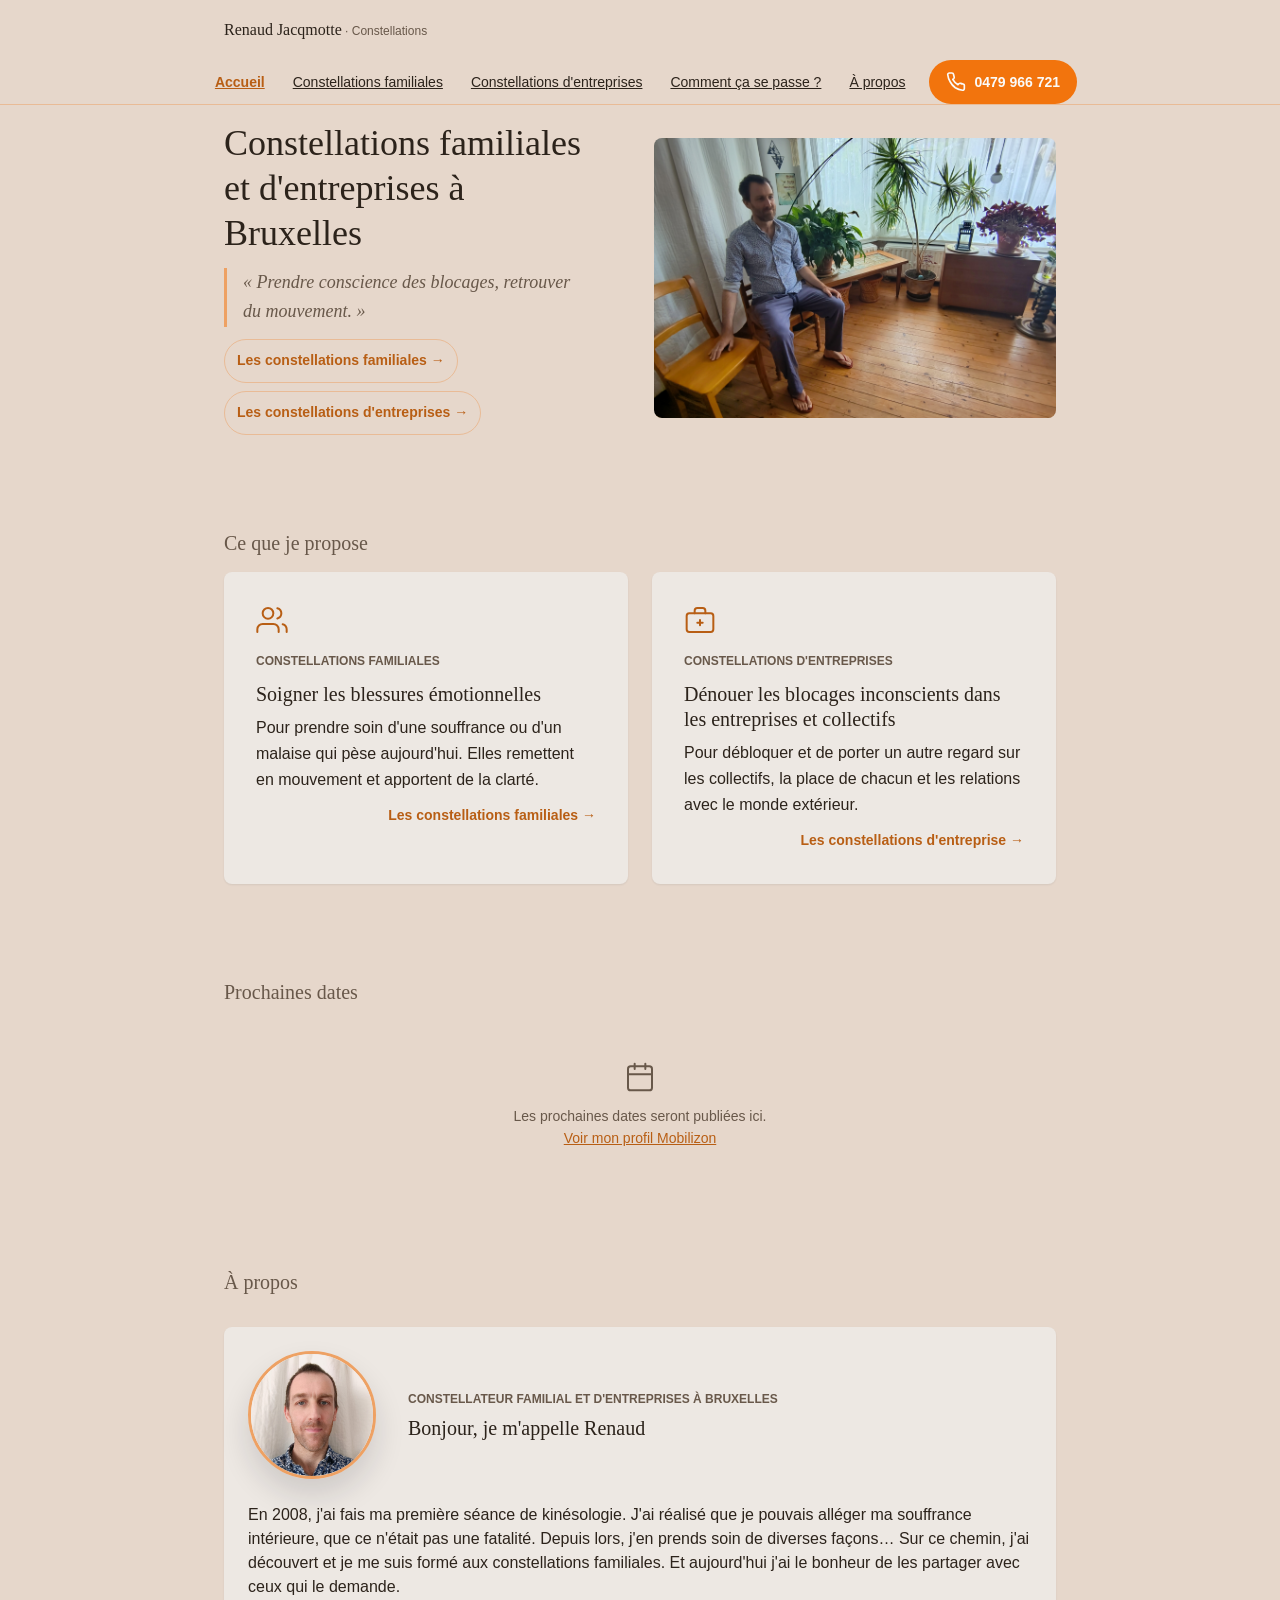
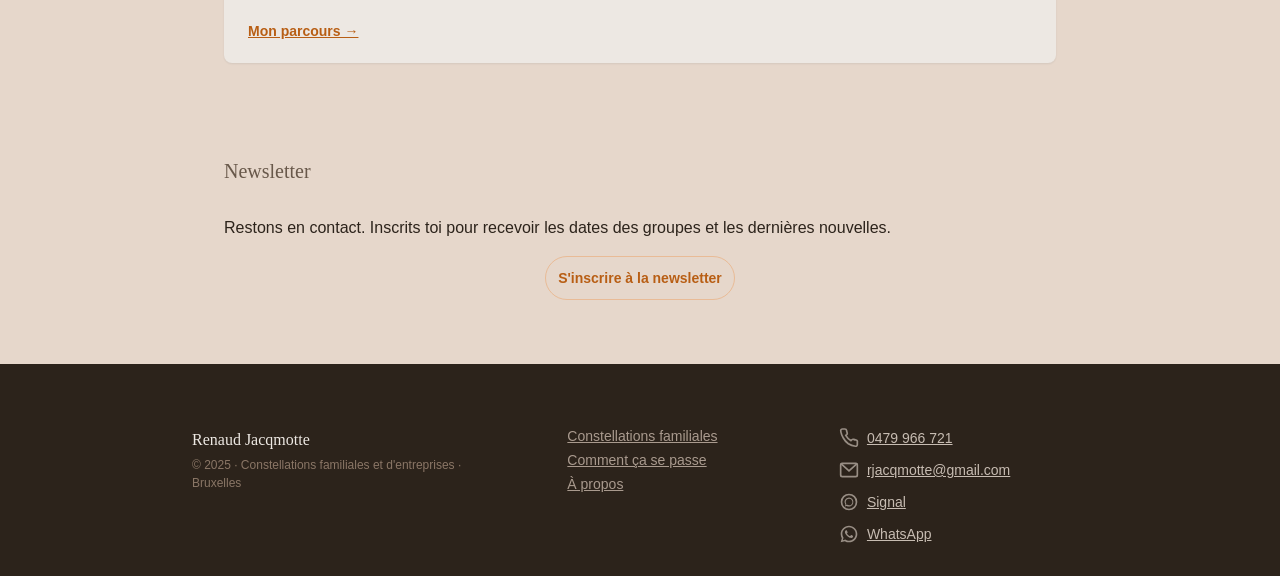
==== commit 7bc0555a: "mise à jour de textes dans index et a propos" ====
--- a/index.html
+++ b/index.html
@@ -6,7 +6,8 @@
   <title>Renaud Jacqmotte — Constellations familiales et d'entreprises · Bruxelles</title>
   <!-- meta -->
   <meta charset="UTF-8">
-  <meta name="description" content="Constellations familiales et d'entreprises à Bruxelles (Watermael-Boitsfort). Séances individuelles et ateliers en groupe avec Renaud Jacqmotte, constellateur.">
+  <meta name="description"
+    content="Constellations familiales et d'entreprises à Bruxelles (Watermael-Boitsfort). Séances individuelles et ateliers en groupe avec Renaud Jacqmotte, constellateur.">
   <!-- viewport -->
   <meta name="viewport" content="width=device-width, initial-scale=1.0">
   <!-- link css and js -->
@@ -18,7 +19,8 @@
   <script src="JS/script.js" defer></script>
   <meta property="og:type" content="website">
   <meta property="og:title" content="Renaud Jacqmotte — Constellations familiales et d'entreprises · Bruxelles">
-  <meta property="og:description" content="Constellations familiales et d'entreprises à Bruxelles (Watermael-Boitsfort). Séances individuelles et ateliers en groupe avec Renaud Jacqmotte, constellateur.">
+  <meta property="og:description"
+    content="Constellations familiales et d'entreprises à Bruxelles (Watermael-Boitsfort). Séances individuelles et ateliers en groupe avec Renaud Jacqmotte, constellateur.">
   <meta property="og:image" content="resources/media/photo_renaud-dans-le-salon.png">
   <meta property="og:locale" content="fr_BE">
 </head>
@@ -45,15 +47,19 @@
     <nav class="mobile-menu" id="mobile-menu" aria-hidden="true">
       <ul class="mobile-menu_list">
         <li><a class="mobile-menu_link type-navigation" href="index.html">Accueil</a></li>
-        <li><a class="mobile-menu_link type-navigation" href="constellations-familiales.html">Constellations familiales</a></li>
-        <li><a class="mobile-menu_link type-navigation" href="constellations-entreprises.html">Constellations d'entreprises</a></li>
-        <li><a class="mobile-menu_link type-navigation" href="comment-ca-se-passe.html">Comment ça se passe&nbsp;?</a></li>
+        <li><a class="mobile-menu_link type-navigation" href="constellations-familiales.html">Constellations
+            familiales</a></li>
+        <li><a class="mobile-menu_link type-navigation" href="constellations-entreprises.html">Constellations
+            d'entreprises</a></li>
+        <li><a class="mobile-menu_link type-navigation" href="comment-ca-se-passe.html">Comment ça se passe&nbsp;?</a>
+        </li>
         <li><a class="mobile-menu_link type-navigation" href="a-propos.html">À propos</a></li>
         <li class="mobile-menu_cta">
           <a class="mobile-menu_btn mobile-menu_btn--phone type-action" href="tel:+32479966721">
             <svg aria-hidden="true" xmlns="http://www.w3.org/2000/svg" viewBox="0 0 24 24" fill="none"
               stroke="currentColor" stroke-width="2" stroke-linecap="round" stroke-linejoin="round">
-              <path d="M22 16.92v3a2 2 0 0 1-2.18 2 19.79 19.79 0 0 1-8.63-3.07A19.5 19.5 0 0 1 5.15 12a19.79 19.79 0 0 1-3.07-8.67A2 2 0 0 1 4.06 1.18h3a2 2 0 0 1 2 1.72c.127.96.361 1.903.7 2.81a2 2 0 0 1-.45 2.11L8.09 8.91a16 16 0 0 0 6.29 6.29l1.09-1.09a2 2 0 0 1 2.11-.45c.907.339 1.85.573 2.81.7A2 2 0 0 1 22 16.92z"/>
+              <path
+                d="M22 16.92v3a2 2 0 0 1-2.18 2 19.79 19.79 0 0 1-8.63-3.07A19.5 19.5 0 0 1 5.15 12a19.79 19.79 0 0 1-3.07-8.67A2 2 0 0 1 4.06 1.18h3a2 2 0 0 1 2 1.72c.127.96.361 1.903.7 2.81a2 2 0 0 1-.45 2.11L8.09 8.91a16 16 0 0 0 6.29 6.29l1.09-1.09a2 2 0 0 1 2.11-.45c.907.339 1.85.573 2.81.7A2 2 0 0 1 22 16.92z" />
             </svg>
             0479 966 721
           </a>
@@ -61,25 +67,27 @@
             <a class="mobile-menu_btn type-action" href="mailto:rjacqmotte@gmail.com">
               <svg aria-hidden="true" xmlns="http://www.w3.org/2000/svg" viewBox="0 0 24 24" fill="none"
                 stroke="currentColor" stroke-width="2">
-                <rect x="2" y="4" width="20" height="16" rx="2"/>
-                <polyline points="2,4 12,13 22,4"/>
+                <rect x="2" y="4" width="20" height="16" rx="2" />
+                <polyline points="2,4 12,13 22,4" />
               </svg>
               Mail
             </a>
             <a class="mobile-menu_btn type-action" href="https://wa.me/32479966721" target="_blank" rel="noopener">
               <svg aria-hidden="true" xmlns="http://www.w3.org/2000/svg" viewBox="0 0 24 24" fill="currentColor">
-                <path d="M12 2C6.477 2 2 6.477 2 12c0 1.89.525 3.66 1.438 5.168L2 22l4.978-1.418A9.956 9.956 0 0 0 12 22c5.523 0 10-4.477 10-10S17.523 2 12 2zm0 18a7.95 7.95 0 0 1-4.073-1.117l-.292-.174-3.036.865.872-3.093-.19-.308A7.96 7.96 0 0 1 4 12c0-4.411 3.589-8 8-8s8 3.589 8 8-3.589 8-8 8zm4.406-5.884c-.241-.12-1.427-.703-1.648-.783-.221-.08-.382-.12-.543.12-.16.241-.622.783-.763.944-.14.16-.281.18-.522.06-.241-.12-1.018-.375-1.939-1.197-.717-.64-1.201-1.43-1.342-1.671-.14-.241-.015-.371.106-.491.108-.108.241-.281.361-.422.12-.14.16-.241.241-.401.08-.16.04-.301-.02-.422-.06-.12-.543-1.307-.743-1.79-.196-.47-.396-.406-.543-.414l-.462-.008c-.16 0-.422.06-.643.301-.221.241-.843.823-.843 2.007s.863 2.328.983 2.489c.12.16 1.698 2.593 4.115 3.637.575.248 1.023.396 1.372.507.576.184 1.1.158 1.515.096.462-.069 1.427-.583 1.628-1.146.2-.562.2-1.044.14-1.146-.06-.1-.221-.16-.462-.281z"/>
+                <path
+                  d="M12 2C6.477 2 2 6.477 2 12c0 1.89.525 3.66 1.438 5.168L2 22l4.978-1.418A9.956 9.956 0 0 0 12 22c5.523 0 10-4.477 10-10S17.523 2 12 2zm0 18a7.95 7.95 0 0 1-4.073-1.117l-.292-.174-3.036.865.872-3.093-.19-.308A7.96 7.96 0 0 1 4 12c0-4.411 3.589-8 8-8s8 3.589 8 8-3.589 8-8 8zm4.406-5.884c-.241-.12-1.427-.703-1.648-.783-.221-.08-.382-.12-.543.12-.16.241-.622.783-.763.944-.14.16-.281.18-.522.06-.241-.12-1.018-.375-1.939-1.197-.717-.64-1.201-1.43-1.342-1.671-.14-.241-.015-.371.106-.491.108-.108.241-.281.361-.422.12-.14.16-.241.241-.401.08-.16.04-.301-.02-.422-.06-.12-.543-1.307-.743-1.79-.196-.47-.396-.406-.543-.414l-.462-.008c-.16 0-.422.06-.643.301-.221.241-.843.823-.843 2.007s.863 2.328.983 2.489c.12.16 1.698 2.593 4.115 3.637.575.248 1.023.396 1.372.507.576.184 1.1.158 1.515.096.462-.069 1.427-.583 1.628-1.146.2-.562.2-1.044.14-1.146-.06-.1-.221-.16-.462-.281z" />
               </svg>
               WhatsApp
             </a>
           </div>
-          <a class="mobile-menu_btn mobile-menu_btn--external type-action" href="https://mobilizon.be/@renaud_jacqmotte_constellations" target="_blank" rel="noopener">
+          <a class="mobile-menu_btn mobile-menu_btn--external type-action"
+            href="https://mobilizon.be/@renaud_jacqmotte_constellations" target="_blank" rel="noopener">
             Prochaines dates (mobilizon.be)
             <svg aria-hidden="true" xmlns="http://www.w3.org/2000/svg" viewBox="0 0 24 24" fill="none"
               stroke="currentColor" stroke-width="2" stroke-linecap="round" stroke-linejoin="round">
-              <path d="M18 13v6a2 2 0 0 1-2 2H5a2 2 0 0 1-2-2V8a2 2 0 0 1 2-2h6"/>
-              <polyline points="15 3 21 3 21 9"/>
-              <line x1="10" y1="14" x2="21" y2="3"/>
+              <path d="M18 13v6a2 2 0 0 1-2 2H5a2 2 0 0 1-2-2V8a2 2 0 0 1 2-2h6" />
+              <polyline points="15 3 21 3 21 9" />
+              <line x1="10" y1="14" x2="21" y2="3" />
             </svg>
           </a>
         </li>
@@ -95,10 +103,13 @@
     <section class="page-hero page-hero--home">
       <div class="page-hero_text">
         <h1 class="page-hero_title type-page-title">Constellations familiales et d'entreprises à Bruxelles</h1>
-        <p class="page-hero_tagline type-lead">«&nbsp;Mettre en lumière les blocages, retrouver du mouvement.&nbsp;»</p>
+        <p class="page-hero_tagline type-lead">«&nbsp;Prendre conscience des blocages, retrouver du mouvement.&nbsp;»
+        </p>
         <div class="hero_actions">
-          <a class="button button--transparent" href="constellations-familiales.html">Les constellations familiales →</a>
-          <a class="button button--transparent" href="constellations-entreprises.html">Les constellations d'entreprises →</a>
+          <a class="button button--transparent" href="constellations-familiales.html">Les constellations familiales
+            →</a>
+          <a class="button button--transparent" href="constellations-entreprises.html">Les constellations d'entreprises
+            →</a>
         </div>
       </div>
       <img class="page-hero_image" src="resources/media/photo_renaud-dans-le-salon.png"
@@ -123,11 +134,12 @@
             <h3 class="services_item_type type-meta u-text-muted">Constellations familiales</h3>
             <p class="services_item_header type-subtitle u-text-default">Soigner les blessures émotionnelles</p>
             <p class="services_item_description type-body u-text-default">
-              Explore les dynamiques cachées de ta famille pour libérer ce qui se transmet de génération
-              en génération et retrouver ton propre mouvement.
+              Pour prendre soin d'une souffrance ou d'un malaise qui pèse aujourd'hui. Elles remettent en
+              mouvement et apportent de la clarté.
             </p>
           </div>
-          <a class="services_item_nav button button--text" href="constellations-familiales.html">Les constellations familiales →</a>
+          <a class="services_item_nav button button--text" href="constellations-familiales.html">Les constellations
+            familiales →</a>
         </li>
 
         <li class="card services_item">
@@ -142,13 +154,15 @@
           </div>
           <div class="services_item_content">
             <h3 class="services_item_type type-meta u-text-muted">Constellations d'entreprises</h3>
-            <p class="services_item_header type-subtitle u-text-default">Dénouer les blocages inconscients dans les entreprises et collectifs</p>
+            <p class="services_item_header type-subtitle u-text-default">Dénouer les blocages inconscients dans les
+              entreprises et collectifs</p>
             <p class="services_item_description type-body u-text-default">
-              Révèle les tensions systémiques qui freinent ton équipe ou ton organisation,
-              et ouvre la voie à une collaboration plus fluide et cohérente.
+              Pour débloquer et de porter un autre regard sur les collectifs, la place de chacun et les
+              relations avec le monde extérieur.
             </p>
           </div>
-          <a class="services_item_nav button button--text" href="constellations-entreprises.html">Les constellations d'entreprise →</a>
+          <a class="services_item_nav button button--text" href="constellations-entreprises.html">Les constellations
+            d'entreprise →</a>
         </li>
 
       </ul>
@@ -159,7 +173,8 @@
       <h2 class="section-title type-section-title">Prochaines dates</h2>
 
       <!-- Conteneur d'événements : data-ics pointe vers le feed ICS Mobilizon -->
-      <div id="mobilizon-events" class="group-agenda_events" data-ics="https://mobilizon.be/@renaud_jacqmotte_constellations/feed/ics">
+      <div id="mobilizon-events" class="group-agenda_events"
+        data-ics="https://mobilizon.be/@renaud_jacqmotte_constellations/feed/ics">
 
         <!-- État de chargement -->
         <div class="group-agenda_loading" aria-live="polite">Chargement des événements…</div>
@@ -171,11 +186,14 @@
         <div class="group-agenda_fallback" hidden>
           <svg aria-hidden="true" xmlns="http://www.w3.org/2000/svg" viewBox="0 0 24 24" fill="none"
             stroke="currentColor" stroke-width="1.5" stroke-linecap="round" stroke-linejoin="round">
-            <rect x="3" y="4" width="18" height="18" rx="2"/><line x1="16" y1="2" x2="16" y2="6"/>
-            <line x1="8" y1="2" x2="8" y2="6"/><line x1="3" y1="10" x2="21" y2="10"/>
+            <rect x="3" y="4" width="18" height="18" rx="2" />
+            <line x1="16" y1="2" x2="16" y2="6" />
+            <line x1="8" y1="2" x2="8" y2="6" />
+            <line x1="3" y1="10" x2="21" y2="10" />
           </svg>
           <p>Les prochaines dates seront publiées ici.<br>
-            <a href="https://mobilizon.be/@renaud_jacqmotte_constellations" target="_blank" rel="noopener">Voir mon profil Mobilizon</a>
+            <a href="https://mobilizon.be/@renaud_jacqmotte_constellations" target="_blank" rel="noopener">Voir mon
+              profil Mobilizon</a>
           </p>
         </div>
 
@@ -212,92 +230,90 @@
     <!-- À PROPOS -->
     <section class="about-me_wrapper">
       <h2 class="section-title type-section-title">À propos</h2>
-    <div class="card about-me">
-      <div class="about-me_header">
-        <div class="about-me_portrait-wrapper">
-          <img
-            class="about-me_portrait"
-            src="resources/media/photo-profil-1.jpg" loading="lazy" width="200" height="200"
-            alt="Portrait de Renaud Jacqmotte, constellateur"
-          />
-        </div>
-        <div class="about-me_intro">
-          <h3 class="type-meta u-text-muted">Constellateur familial et d'entreprises à Bruxelles</h3>
-          <p class="type-subtitle">Bonjour, je m'appelle Renaud</p>
-        </div>
-      </div>
-      
-      <p class="about-me_text">
-        Depuis 2008, je chemine vers un univers intérieur plus libre.
-        Les constellations familiales sont l'outil qui me touche le plus profondément —
-        et depuis 2024, j'ai le bonheur de le partager.
-      </p>
-      
-      <a href="a-propos.html" class="about-me_more-link">Mon parcours →</a>
-    </div>
-  </section>
-
-  <!-- NEWSLETTER  -->
-   <section class="newsletter">
-     <h2 class="section-title type-section-title">Newsletter</h2>
-    <div class="newsletter_inner">
-       <p> Restons en contact. Inscrits toi pour recevoir les dates des groupes et les dernières nouvelles.</p>
-       <button type="button" class="button button--transparent newsletter_button" href="constellations-familiales.html">S'inscrire à la newsletter</button>
-     </div>
-   </section>
+      <div class="card about-me">
+        <div class="about-me_header">
+          <div class="about-me_portrait-wrapper">
+            <img class="about-me_portrait" src="resources/media/photo-profil-1.jpg" loading="lazy" width="200"
+              height="200" alt="Portrait de Renaud Jacqmotte, constellateur" />
+          </div>
+          <div class="about-me_intro">
+            <h3 class="type-meta u-text-muted">Constellateur familial et d'entreprises à Bruxelles</h3>
+            <p class="type-subtitle">Bonjour, je m'appelle Renaud</p>
+          </div>
+        </div>
+
+        <p class="about-me_text">
+          En 2008, j'ai fais ma première séance de kinésologie. J'ai réalisé que je pouvais alléger
+          ma souffrance intérieure, que ce n'était pas une fatalité.
+          Depuis lors, j'en prends soin de diverses façons… Sur ce chemin, j'ai découvert et je me suis
+          formé aux constellations familiales. Et aujourd'hui j'ai le bonheur de les partager avec ceux qui le demande.
+        </p>
+
+        <a href="a-propos.html" class="about-me_more-link">Mon parcours →</a>
+      </div>
+    </section>
+
+    <!-- NEWSLETTER  -->
+    <section class="newsletter">
+      <h2 class="section-title type-section-title">Newsletter</h2>
+      <div class="newsletter_inner">
+        <p> Restons en contact. Inscrits toi pour recevoir les dates des groupes et les dernières nouvelles.</p>
+        <button type="button" class="button button--transparent newsletter_button"
+          href="constellations-familiales.html">S'inscrire à la newsletter</button>
+      </div>
+    </section>
 
   </main>
 
   <nav class="contact-banner">
-      <ul class="contact-banner_gallery">
-
-        <li class="contact-banner_item">
-          <a class="contact-banner_link contact_mail" href="mailto:rjacqmotte@gmail.com" aria-label="Envoyer un mail">
-            <svg xmlns="http://www.w3.org/2000/svg" viewBox="0 0 24 24" fill="none" stroke="currentColor"
-              stroke-width="2" aria-hidden="true">
-              <rect x="2" y="4" width="20" height="16" rx="2" />
-              <polyline points="2,4 12,13 22,4" />
-            </svg>
-            <span class="contact-banner_label">Mail</span>
-          </a>
-        </li>
-
-        <li class="contact-banner_item">
-          <a class="contact-banner_link contact_phone" href="tel:+32479966721" aria-label="Appeler par téléphone">
-            <svg xmlns="http://www.w3.org/2000/svg" viewBox="0 0 24 24" fill="none" stroke="currentColor"
-              stroke-width="2" stroke-linecap="round" stroke-linejoin="round"
-              aria-hidden="true">
-              <path
-                d="M22 16.92v3a2 2 0 0 1-2.18 2 19.79 19.79 0 0 1-8.63-3.07A19.5 19.5 0 0 1 5.15 12a19.79 19.79 0 0 1-3.07-8.67A2 2 0 0 1 4.06 1.18h3a2 2 0 0 1 2 1.72 12.84 12.84 0 0 0 .7 2.81 2 2 0 0 1-.45 2.11L8.09 8.91a16 16 0 0 0 6.29 6.29l1.09-1.09a2 2 0 0 1 2.11-.45 12.84 12.84 0 0 0 2.81.7A2 2 0 0 1 22 16.92z" />
-            </svg>
-            <span class="contact-banner_label">Téléphone</span>
-          </a>
-        </li>
-
-        <li class="contact-banner_item">
-          <a class="contact-banner_link contact_signal" href="https://signal.me/#p/+32479966721" aria-label="Contacter sur Signal">
-            <svg xmlns="http://www.w3.org/2000/svg" viewBox="0 0 24 24" fill="currentColor"
-              aria-hidden="true">
-              <path d="M12 2a10 10 0 1 0 10 10A10 10 0 0 0 12 2zm0 18a8 8 0 1 1 8-8 8 8 0 0 1-8 8z" />
-              <path
-                d="M12 6.5a5.5 5.5 0 0 0-4.33 8.84l-.6 2.16 2.16-.6A5.5 5.5 0 1 0 12 6.5zm0 9.5a4 4 0 0 1-2.05-.57l-.15-.09-1.28.34.35-1.26-.1-.16A4 4 0 1 1 12 16z" />
-            </svg>
-            <span class="contact-banner_label">Signal</span>
-          </a>
-        </li>
-
-        <li class="contact-banner_item">
-          <a class="contact-banner_link contact_whatsapp" href="https://wa.me/32479966721" aria-label="Envoyer un message WhatsApp">
-            <svg xmlns="http://www.w3.org/2000/svg" viewBox="0 0 24 24" fill="currentColor"
-              aria-hidden="true">
-              <path
-                d="M12 2C6.477 2 2 6.477 2 12c0 1.89.525 3.66 1.438 5.168L2 22l4.978-1.418A9.956 9.956 0 0 0 12 22c5.523 0 10-4.477 10-10S17.523 2 12 2zm0 18a7.95 7.95 0 0 1-4.073-1.117l-.292-.174-3.036.865.872-3.093-.19-.308A7.96 7.96 0 0 1 4 12c0-4.411 3.589-8 8-8s8 3.589 8 8-3.589 8-8 8zm4.406-5.884c-.241-.12-1.427-.703-1.648-.783-.221-.08-.382-.12-.543.12-.16.241-.622.783-.763.944-.14.16-.281.18-.522.06-.241-.12-1.018-.375-1.939-1.197-.717-.64-1.201-1.43-1.342-1.671-.14-.241-.015-.371.106-.491.108-.108.241-.281.361-.422.12-.14.16-.241.241-.401.08-.16.04-.301-.02-.422-.06-.12-.543-1.307-.743-1.79-.196-.47-.396-.406-.543-.414l-.462-.008c-.16 0-.422.06-.643.301-.221.241-.843.823-.843 2.007s.863 2.328.983 2.489c.12.16 1.698 2.593 4.115 3.637.575.248 1.023.396 1.372.507.576.184 1.1.158 1.515.096.462-.069 1.427-.583 1.628-1.146.2-.562.2-1.044.14-1.146-.06-.1-.221-.16-.462-.281z" />
-            </svg>
-            <span class="contact-banner_label">WhatsApp</span>
-          </a>
-        </li>
-
-      </ul>
+    <ul class="contact-banner_gallery">
+
+      <li class="contact-banner_item">
+        <a class="contact-banner_link contact_mail" href="mailto:rjacqmotte@gmail.com" aria-label="Envoyer un mail">
+          <svg xmlns="http://www.w3.org/2000/svg" viewBox="0 0 24 24" fill="none" stroke="currentColor" stroke-width="2"
+            aria-hidden="true">
+            <rect x="2" y="4" width="20" height="16" rx="2" />
+            <polyline points="2,4 12,13 22,4" />
+          </svg>
+          <span class="contact-banner_label">Mail</span>
+        </a>
+      </li>
+
+      <li class="contact-banner_item">
+        <a class="contact-banner_link contact_phone" href="tel:+32479966721" aria-label="Appeler par téléphone">
+          <svg xmlns="http://www.w3.org/2000/svg" viewBox="0 0 24 24" fill="none" stroke="currentColor" stroke-width="2"
+            stroke-linecap="round" stroke-linejoin="round" aria-hidden="true">
+            <path
+              d="M22 16.92v3a2 2 0 0 1-2.18 2 19.79 19.79 0 0 1-8.63-3.07A19.5 19.5 0 0 1 5.15 12a19.79 19.79 0 0 1-3.07-8.67A2 2 0 0 1 4.06 1.18h3a2 2 0 0 1 2 1.72 12.84 12.84 0 0 0 .7 2.81 2 2 0 0 1-.45 2.11L8.09 8.91a16 16 0 0 0 6.29 6.29l1.09-1.09a2 2 0 0 1 2.11-.45 12.84 12.84 0 0 0 2.81.7A2 2 0 0 1 22 16.92z" />
+          </svg>
+          <span class="contact-banner_label">Téléphone</span>
+        </a>
+      </li>
+
+      <li class="contact-banner_item">
+        <a class="contact-banner_link contact_signal" href="https://signal.me/#p/+32479966721"
+          aria-label="Contacter sur Signal">
+          <svg xmlns="http://www.w3.org/2000/svg" viewBox="0 0 24 24" fill="currentColor" aria-hidden="true">
+            <path d="M12 2a10 10 0 1 0 10 10A10 10 0 0 0 12 2zm0 18a8 8 0 1 1 8-8 8 8 0 0 1-8 8z" />
+            <path
+              d="M12 6.5a5.5 5.5 0 0 0-4.33 8.84l-.6 2.16 2.16-.6A5.5 5.5 0 1 0 12 6.5zm0 9.5a4 4 0 0 1-2.05-.57l-.15-.09-1.28.34.35-1.26-.1-.16A4 4 0 1 1 12 16z" />
+          </svg>
+          <span class="contact-banner_label">Signal</span>
+        </a>
+      </li>
+
+      <li class="contact-banner_item">
+        <a class="contact-banner_link contact_whatsapp" href="https://wa.me/32479966721"
+          aria-label="Envoyer un message WhatsApp">
+          <svg xmlns="http://www.w3.org/2000/svg" viewBox="0 0 24 24" fill="currentColor" aria-hidden="true">
+            <path
+              d="M12 2C6.477 2 2 6.477 2 12c0 1.89.525 3.66 1.438 5.168L2 22l4.978-1.418A9.956 9.956 0 0 0 12 22c5.523 0 10-4.477 10-10S17.523 2 12 2zm0 18a7.95 7.95 0 0 1-4.073-1.117l-.292-.174-3.036.865.872-3.093-.19-.308A7.96 7.96 0 0 1 4 12c0-4.411 3.589-8 8-8s8 3.589 8 8-3.589 8-8 8zm4.406-5.884c-.241-.12-1.427-.703-1.648-.783-.221-.08-.382-.12-.543.12-.16.241-.622.783-.763.944-.14.16-.281.18-.522.06-.241-.12-1.018-.375-1.939-1.197-.717-.64-1.201-1.43-1.342-1.671-.14-.241-.015-.371.106-.491.108-.108.241-.281.361-.422.12-.14.16-.241.241-.401.08-.16.04-.301-.02-.422-.06-.12-.543-1.307-.743-1.79-.196-.47-.396-.406-.543-.414l-.462-.008c-.16 0-.422.06-.643.301-.221.241-.843.823-.843 2.007s.863 2.328.983 2.489c.12.16 1.698 2.593 4.115 3.637.575.248 1.023.396 1.372.507.576.184 1.1.158 1.515.096.462-.069 1.427-.583 1.628-1.146.2-.562.2-1.044.14-1.146-.06-.1-.221-.16-.462-.281z" />
+          </svg>
+          <span class="contact-banner_label">WhatsApp</span>
+        </a>
+      </li>
+
+    </ul>
   </nav>
 
 
@@ -320,28 +336,31 @@
         <a class="site-footer_contact-link" href="tel:+32479966721">
           <svg aria-hidden="true" xmlns="http://www.w3.org/2000/svg" viewBox="0 0 24 24" fill="none"
             stroke="currentColor" stroke-width="2" stroke-linecap="round" stroke-linejoin="round">
-            <path d="M22 16.92v3a2 2 0 0 1-2.18 2 19.79 19.79 0 0 1-8.63-3.07A19.5 19.5 0 0 1 5.15 12a19.79 19.79 0 0 1-3.07-8.67A2 2 0 0 1 4.06 1.18h3a2 2 0 0 1 2 1.72c.127.96.361 1.903.7 2.81a2 2 0 0 1-.45 2.11L8.09 8.91a16 16 0 0 0 6.29 6.29l1.09-1.09a2 2 0 0 1 2.11-.45c.907.339 1.85.573 2.81.7A2 2 0 0 1 22 16.92z"/>
+            <path
+              d="M22 16.92v3a2 2 0 0 1-2.18 2 19.79 19.79 0 0 1-8.63-3.07A19.5 19.5 0 0 1 5.15 12a19.79 19.79 0 0 1-3.07-8.67A2 2 0 0 1 4.06 1.18h3a2 2 0 0 1 2 1.72c.127.96.361 1.903.7 2.81a2 2 0 0 1-.45 2.11L8.09 8.91a16 16 0 0 0 6.29 6.29l1.09-1.09a2 2 0 0 1 2.11-.45c.907.339 1.85.573 2.81.7A2 2 0 0 1 22 16.92z" />
           </svg>
           0479 966 721
         </a>
         <a class="site-footer_contact-link" href="mailto:rjacqmotte@gmail.com">
           <svg aria-hidden="true" xmlns="http://www.w3.org/2000/svg" viewBox="0 0 24 24" fill="none"
             stroke="currentColor" stroke-width="2">
-            <rect x="2" y="4" width="20" height="16" rx="2"/>
-            <polyline points="2,4 12,13 22,4"/>
+            <rect x="2" y="4" width="20" height="16" rx="2" />
+            <polyline points="2,4 12,13 22,4" />
           </svg>
           rjacqmotte@gmail.com
         </a>
         <a class="site-footer_contact-link" href="https://signal.me/#p/+32479966721" target="_blank" rel="noopener">
           <svg aria-hidden="true" xmlns="http://www.w3.org/2000/svg" viewBox="0 0 24 24" fill="currentColor">
-            <path d="M12 2a10 10 0 1 0 10 10A10 10 0 0 0 12 2zm0 18a8 8 0 1 1 8-8 8 8 0 0 1-8 8z"/>
-            <path d="M12 6.5a5.5 5.5 0 0 0-4.33 8.84l-.6 2.16 2.16-.6A5.5 5.5 0 1 0 12 6.5zm0 9.5a4 4 0 0 1-2.05-.57l-.15-.09-1.28.34.35-1.26-.1-.16A4 4 0 1 1 12 16z"/>
+            <path d="M12 2a10 10 0 1 0 10 10A10 10 0 0 0 12 2zm0 18a8 8 0 1 1 8-8 8 8 0 0 1-8 8z" />
+            <path
+              d="M12 6.5a5.5 5.5 0 0 0-4.33 8.84l-.6 2.16 2.16-.6A5.5 5.5 0 1 0 12 6.5zm0 9.5a4 4 0 0 1-2.05-.57l-.15-.09-1.28.34.35-1.26-.1-.16A4 4 0 1 1 12 16z" />
           </svg>
           Signal
         </a>
         <a class="site-footer_contact-link" href="https://wa.me/32479966721" target="_blank" rel="noopener">
           <svg aria-hidden="true" xmlns="http://www.w3.org/2000/svg" viewBox="0 0 24 24" fill="currentColor">
-            <path d="M12 2C6.477 2 2 6.477 2 12c0 1.89.525 3.66 1.438 5.168L2 22l4.978-1.418A9.956 9.956 0 0 0 12 22c5.523 0 10-4.477 10-10S17.523 2 12 2zm0 18a7.95 7.95 0 0 1-4.073-1.117l-.292-.174-3.036.865.872-3.093-.19-.308A7.96 7.96 0 0 1 4 12c0-4.411 3.589-8 8-8s8 3.589 8 8-3.589 8-8 8zm4.406-5.884c-.241-.12-1.427-.703-1.648-.783-.221-.08-.382-.12-.543.12-.16.241-.622.783-.763.944-.14.16-.281.18-.522.06-.241-.12-1.018-.375-1.939-1.197-.717-.64-1.201-1.43-1.342-1.671-.14-.241-.015-.371.106-.491.108-.108.241-.281.361-.422.12-.14.16-.241.241-.401.08-.16.04-.301-.02-.422-.06-.12-.543-1.307-.743-1.79-.196-.47-.396-.406-.543-.414l-.462-.008c-.16 0-.422.06-.643.301-.221.241-.843.823-.843 2.007s.863 2.328.983 2.489c.12.16 1.698 2.593 4.115 3.637.575.248 1.023.396 1.372.507.576.184 1.1.158 1.515.096.462-.069 1.427-.583 1.628-1.146.2-.562.2-1.044.14-1.146-.06-.1-.221-.16-.462-.281z"/>
+            <path
+              d="M12 2C6.477 2 2 6.477 2 12c0 1.89.525 3.66 1.438 5.168L2 22l4.978-1.418A9.956 9.956 0 0 0 12 22c5.523 0 10-4.477 10-10S17.523 2 12 2zm0 18a7.95 7.95 0 0 1-4.073-1.117l-.292-.174-3.036.865.872-3.093-.19-.308A7.96 7.96 0 0 1 4 12c0-4.411 3.589-8 8-8s8 3.589 8 8-3.589 8-8 8zm4.406-5.884c-.241-.12-1.427-.703-1.648-.783-.221-.08-.382-.12-.543.12-.16.241-.622.783-.763.944-.14.16-.281.18-.522.06-.241-.12-1.018-.375-1.939-1.197-.717-.64-1.201-1.43-1.342-1.671-.14-.241-.015-.371.106-.491.108-.108.241-.281.361-.422.12-.14.16-.241.241-.401.08-.16.04-.301-.02-.422-.06-.12-.543-1.307-.743-1.79-.196-.47-.396-.406-.543-.414l-.462-.008c-.16 0-.422.06-.643.301-.221.241-.843.823-.843 2.007s.863 2.328.983 2.489c.12.16 1.698 2.593 4.115 3.637.575.248 1.023.396 1.372.507.576.184 1.1.158 1.515.096.462-.069 1.427-.583 1.628-1.146.2-.562.2-1.044.14-1.146-.06-.1-.221-.16-.462-.281z" />
           </svg>
           WhatsApp
         </a>
--- a/css/variables.css
+++ b/css/variables.css
@@ -252,6 +252,8 @@
 
   --color-focus-ring: hsl(220 84% 54% / 0.35);
 
+  --color-dots-list: var(--color-primary-600);
+
   /* Button tokens */
   --color-btn-filled-bg: var(--color-primary-300);
   --color-btn-filled-bg-hover: var(--color-primary-400);
--- a/css/new_style.css
+++ b/css/new_style.css
@@ -119,7 +119,6 @@
 h3 {
   font-size: var(--font-size-xl);
   line-height: var(--lh-normal);
-  font-weight: var(--fw-bold);
 }
 
 p,
@@ -131,12 +130,12 @@
 a {
   font-family: var(--font-family-text);
   color: var(--color-link);
-  border-bottom: solid 2px var(--color-link);
+  border-bottom: solid 0px var(--color-link);
   transition: border-color 0.3s ease-out;
 }
 
 a:hover {
-  border-bottom: solid var(--border-width-2) var(--color-link-hover);
+  /*border-bottom: solid var(--border-width-2) var(--color-link-hover);*/
 }
 
 /* Sections de contenu : colonne verticale, écart entre titre et contenu.
@@ -302,7 +301,7 @@
   flex-shrink: 0;
   width: var(--icon-md);
   height: var(--icon-md);
-  color: var(--color-primary-500);
+  color: var(--color-dots-list);
   margin-top: 2px;
 }
 
@@ -313,7 +312,7 @@
   width: 8px;
   height: 8px;
   border-radius: var(--radius-round);
-  background-color: var(--color-primary-500);
+  background-color: var(--color-dots-list);
   margin-top: 7px;
 }
 
@@ -542,6 +541,7 @@
     box-shadow: none;
     transition: none;
     /* Contraindre le menu à la largeur du contenu, contenu centré */
+    width: auto;
     max-width: 1024px;
     margin: 0 auto;
     padding: 0 var(--space-8);
@@ -1531,7 +1531,7 @@
 
 /* --- Boutons du design system : accueil --- */
 
-:where(.page-home) .button {
+.button {
   display: inline-flex;
   align-items: center;
   justify-content: center;
@@ -1552,31 +1552,31 @@
               border-color var(--duration-fast) var(--ease-out);
 }
 
-:where(.page-home) .button--primary {
+.button--primary {
   background-color: var(--color-action-primary-bg-soft);
   border-color: var(--color-border-default);
   color: var(--color-primary-600);
 }
 
-:where(.page-home) .button--primary:hover {
+.button--primary:hover {
   background-color: var(--color-primary-200);
   border-color: var(--color-primary-400);
   color: var(--color-primary-700);
 }
 
-:where(.page-home) .button--transparent {
+.button--transparent {
   background-color: transparent;
   border-color: var(--color-border-default);
   color: var(--color-primary-600);
 }
 
-:where(.page-home) .button--transparent:hover {
+.button--transparent:hover {
   background-color: var(--color-primary-200);
   border-color: var(--color-primary-400);
   color: var(--color-primary-700);
 }
 
-:where(.page-home) .button--text {
+.button--text {
   min-height: 0;
   padding: 0;
   border: 0;
@@ -1589,42 +1589,42 @@
               border-bottom-color var(--duration-fast) var(--ease-out);
 }
 
-:where(.page-home) .button--text:hover {
+.button--text:hover {
   color: var(--color-primary-700);
   border-bottom-color: var(--color-primary-700);
 }
 
-:where(.page-home) .button:focus-visible {
+.button:focus-visible {
   outline: var(--border-width-focus) solid var(--color-primary-500);
   outline-offset: 2px;
 }
 
 /* Variantes sur fond foncé : même forme et police, couleurs adaptées. */
-:where(.page-home) .on-dark .button--primary {
+.on-dark .button--primary {
   background-color: var(--color-primary-500);
   border-color: var(--color-primary-500);
   color: var(--color-gray-50);
 }
 
-:where(.page-home) .on-dark .button--primary:hover {
+.on-dark .button--primary:hover {
   background-color: var(--color-primary-600);
   border-color: var(--color-primary-600);
   color: var(--color-gray-50);
 }
 
-:where(.page-home) .on-dark .button--transparent {
+.on-dark .button--transparent {
   background-color: transparent;
   border-color: var(--color-gray-700);
   color: var(--color-gray-300);
 }
 
-:where(.page-home) .on-dark .button--transparent:hover {
+.on-dark .button--transparent:hover {
   background-color: var(--color-gray-800);
   border-color: var(--color-gray-700);
   color: var(--color-gray-100);
 }
 
-:where(.page-home) .on-dark .button:focus-visible {
+.on-dark .button:focus-visible {
   outline-color: var(--color-primary-400);
 }
 
@@ -1640,27 +1640,27 @@
   margin-bottom: var(--space-4);
 }
 
-:where(.page-home) .type-brand {
+.type-brand {
   font-family: var(--type-font-heading);
   font-size: var(--font-size-base);
   font-weight: var(--type-weight-regular);
   line-height: var(--type-leading-brand);
 }
 
-:where(.page-home) .type-caption {
+.type-caption {
   font-family: var(--type-font-body);
   font-size: var(--type-size-label);
   font-weight: var(--type-weight-regular);
 }
 
-:where(.page-home) .type-navigation {
+.type-navigation {
   font-family: var(--type-font-body);
   font-size: var(--type-size-navigation);
   font-weight: var(--type-weight-medium);
   line-height: var(--type-leading-compact);
 }
 
-:where(.page-home) .type-meta {
+.type-meta {
   font-family: var(--type-font-body);
   font-size: var(--type-size-label);
   font-weight: var(--type-weight-label);
@@ -1669,14 +1669,14 @@
   text-transform: uppercase;
 }
 
-:where(.page-home) .type-page-title {
+.type-page-title {
   font-family: var(--type-font-heading);
   font-size: var(--type-size-page-title);
   font-weight: var(--type-weight-regular);
   line-height: var(--type-leading-heading);
 }
 
-:where(.page-home) h2.type-section-title {
+h2.type-section-title {
   font-family: var(--type-font-heading);
   font-size: var(--type-size-section-title);
   font-weight: var(--type-weight-regular);
@@ -1684,14 +1684,14 @@
   color: var(--color-text-muted);
 }
 
-:where(.page-home) .type-subtitle {
+.type-subtitle {
   font-family: var(--type-font-heading);
   font-size: var(--type-size-subtitle);
   font-weight: var(--type-weight-medium);
   line-height: var(--type-leading-heading);
 }
 
-:where(.page-home) .type-lead {
+.type-lead {
   font-family: var(--type-font-heading);
   font-size: var(--type-size-lead);
   font-weight: var(--type-weight-regular);
@@ -1700,29 +1700,29 @@
   color: var(--color-text-muted);
 }
 
-:where(.page-home) .type-item-title {
+.type-item-title {
   font-family: var(--type-font-heading);
   font-size: var(--type-size-item-title);
   font-weight: var(--type-weight-medium);
   line-height: var(--type-leading-heading);
 }
 
-:where(.page-home) .type-body {
+.type-body {
   font-family: var(--type-font-body);
   font-size: var(--type-size-body);
   font-weight: var(--type-weight-regular);
   line-height: var(--type-leading-body);
 }
 
-:where(.page-home) .type-action {
+.type-action {
   font-family: var(--type-font-body);
   font-size: var(--type-size-action);
   font-weight: var(--type-weight-action);
   line-height: var(--type-leading-compact);
 }
 
-:where(.page-home) .type-text-link,
-:where(.page-home) #mobilizon-events .agenda-title {
+.type-text-link,
+#mobilizon-events .agenda-title {
   border-bottom: 0;
   text-decoration: underline;
   text-decoration-color: currentColor;
@@ -1730,18 +1730,18 @@
   text-underline-offset: 0.16em;
 }
 
-:where(.page-home) #mobilizon-events .agenda-title,
-:where(.page-home) #mobilizon-events .agenda-title:hover {
+#mobilizon-events .agenda-title,
+#mobilizon-events .agenda-title:hover {
   color: var(--color-primary-700);
 }
 
-:where(.page-home) .type-text-link:hover,
-:where(.page-home) #mobilizon-events .agenda-title:hover {
+.type-text-link:hover,
+#mobilizon-events .agenda-title:hover {
   text-decoration-thickness: var(--border-width-2);
 }
 
-:where(.page-home) .type-text-link:focus-visible,
-:where(.page-home) #mobilizon-events .agenda-title:focus-visible {
+.type-text-link:focus-visible,
+#mobilizon-events .agenda-title:focus-visible {
   outline: var(--border-width-focus) solid currentColor;
   outline-offset: 2px;
 }
@@ -2258,65 +2258,13 @@
 
 /* --- À propos --- */
 
-.about-page {
-  display: flex;
-  flex-direction: column;
-  gap: var(--space-6);
-  padding-bottom: var(--space-8);
-}
-
-.about-page_header {
-  display: flex;
-  align-items: center;
-  gap: var(--space-5);
-}
-
-.about-page_portrait-wrapper {
-  width: 120px;
-  height: 120px;
-}
-
-.about-page_title {
-  font-size: var(--font-size-3xl);
-}
-
-.about-page_body {
+
+.aboutp-intro {
   display: flex;
   flex-direction: column;
   gap: var(--space-4);
 }
 
-.about-page_section-title {
-  margin-top: var(--space-2);
-}
-
-.aboutp-intro {
-  display: flex;
-  flex-direction: column;
-  gap: var(--space-4);
-}
-
-.aboutp-closing {
-  font-style: italic;
-  color: var(--color-text-muted);
-}
-
-.aboutp-mock {
-  color: var(--color-primary-600);
-  font-style: italic;
-  opacity: var(--opacity-muted);
-}
-
-.aboutp-link {
-  font-size: inherit;
-  color: var(--color-primary-600);
-  border-bottom-color: transparent;
-}
-
-.aboutp-link:hover {
-  color: var(--color-primary-700);
-  border-bottom-color: var(--color-primary-700);
-}
 
 .about-page_header-text {
   display: flex;
@@ -2331,11 +2279,11 @@
   padding-bottom: var(--space-8);
 }
 
-.aboutp-thanks_intro {
-  font-size: var(--font-size-sm);
-  color: var(--color-text-muted);
-  line-height: var(--lh-relaxed);
-  font-style: italic;
+.aboutp-thanks-list {
+  display: flex;
+  flex-direction: column;
+  gap:var(--space-5);
+  margin-top: var(--space-5);
 }
 
 .aboutp-thanks_content {
@@ -2344,30 +2292,6 @@
   gap: var(--space-1);
 }
 
-.aboutp-thanks_name {
-  font-weight: var(--fw-semibold);
-  color: var(--color-text-default);
-}
-
-.aboutp-thanks_role {
-  font-size: var(--font-size-sm);
-  color: var(--color-text-muted);
-  line-height: var(--lh-relaxed);
-}
-
-.aboutp-thanks_link {
-  font-size: var(--font-size-sm);
-  font-weight: var(--fw-semibold);
-  color: var(--color-primary-600);
-  border-bottom-color: transparent;
-  transition: color var(--duration-fast) var(--ease-out),
-              border-bottom-color var(--duration-fast) var(--ease-out);
-}
-
-.aboutp-thanks_link:hover {
-  color: var(--color-primary-700);
-  border-bottom-color: var(--color-primary-700);
-}
 
 @media (min-width: 768px) {
 
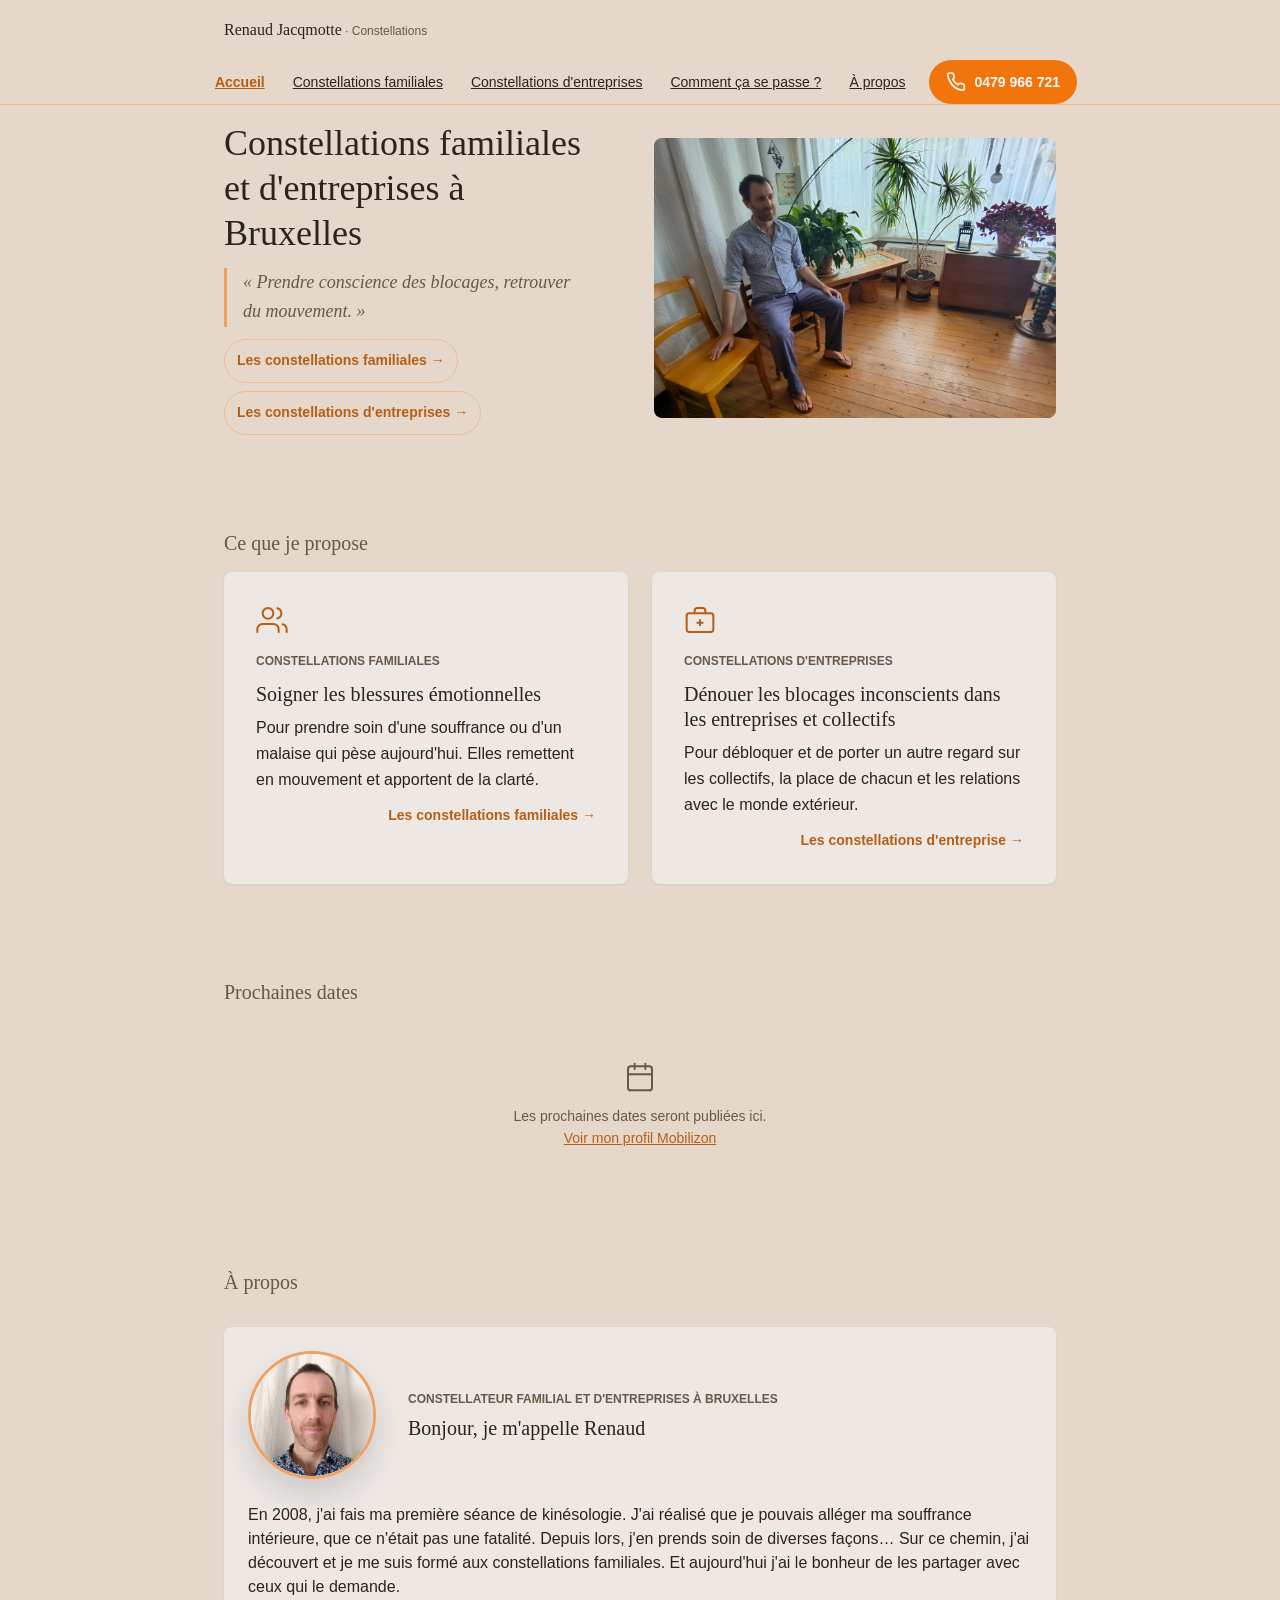
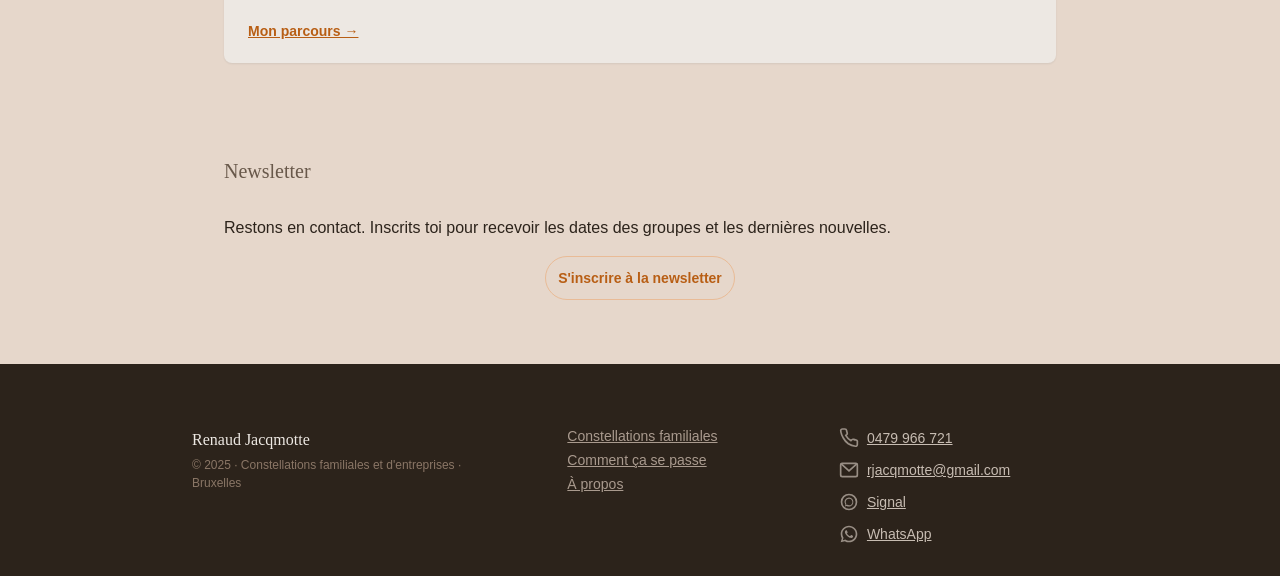
==== commit e36fd0c8: "changement de photo plus légère dans page 'accueil'" ====
--- a/index.html
+++ b/index.html
@@ -112,7 +112,7 @@
             →</a>
         </div>
       </div>
-      <img class="page-hero_image" src="resources/media/photo_renaud-dans-le-salon.png"
+      <img class="page-hero_image" src="resources/media/photo_renaud-dans-le-salon-minimisedII.png"
         alt="Le constellateur assis dans la salle de travail">
     </section>
 
@@ -233,7 +233,7 @@
       <div class="card about-me">
         <div class="about-me_header">
           <div class="about-me_portrait-wrapper">
-            <img class="about-me_portrait" src="resources/media/photo-profil-1.jpg" loading="lazy" width="200"
+            <img class="about-me_portrait" src="resources/media/profil light.jpg" loading="lazy" width="200"
               height="200" alt="Portrait de Renaud Jacqmotte, constellateur" />
           </div>
           <div class="about-me_intro">
--- a/css/new_style.css
+++ b/css/new_style.css
@@ -1822,190 +1822,8 @@
 
 /* --- Constellations familiales --- */
 
-.cf-intro_text {
-  color: var(--color-text-default);
-  line-height: var(--lh-relaxed);
-}
-
 .cf-situations_item p {
-  font-family: var(--font-family-header);
   font-style: italic;
-  font-size: var(--font-size-base);
-  line-height: var(--lh-relaxed);
-  color: var(--color-text-muted);
-}
-
-.cf-situations_closing {
-  color: var(--color-text-default);
-  margin-top: var(--space-5);
-}
-
-.cf-how_card {
-  display: flex;
-  flex-direction: column;
-  gap: var(--space-3);
-}
-.cf-how_text {
-  color: var(--color-text-default);
-  line-height: var(--lh-relaxed);
-}
-
-.cf-how_link {
-  align-self: flex-start;
-  font-size: var(--font-size-sm);
-  font-weight: var(--fw-semibold);
-  color: var(--color-primary-600);
-  border-bottom-color: transparent;
-  transition: color var(--duration-fast) var(--ease-out),
-              border-bottom-color var(--duration-fast) var(--ease-out);
-}
-
-.cf-how_link:hover {
-  color: var(--color-primary-700);
-  border-bottom-color: var(--color-primary-700);
-}
-
-.cf-formats {
-  display: flex;
-  flex-direction: column;
-  gap: var(--space-4);
-}
-
-.cf-formats_grid {
-  display: grid;
-  grid-template-columns: repeat(2, 1fr);
-  gap: var(--space-4);
-}
-
-.cf-formats_card {
-  display: flex;
-  flex-direction: column;
-  gap: var(--space-2);
-  padding: var(--space-4) var(--space-3);
-  background-color: var(--color-bg-elevated);
-  border-radius: var(--radius-4);
-  box-shadow: var(--shadow-1);
-  text-align: center;
-  align-items: center;
-}
-
-.cf-formats_card-icon {
-  display: flex;
-  align-items: center;
-  justify-content: center;
-  width: 48px;
-  height: 48px;
-  border-radius: var(--radius-round);
-  background-color: var(--color-action-primary-bg-soft);
-  color: var(--color-primary-600);
-}
-
-.cf-formats_card-icon svg {
-  width: var(--icon-lg);
-  height: var(--icon-lg);
-}
-
-.cf-formats_card-title {
-  font-size: var(--font-size-base);
-  font-weight: var(--fw-semibold);
-}
-
-.cf-formats_card-detail {
-  font-size: var(--font-size-sm);
-  font-weight: var(--fw-semibold);
-  color: var(--color-primary-600);
-}
-
-.cf-formats_card-desc {
-  font-size: var(--font-size-xs);
-  color: var(--color-text-muted);
-  line-height: var(--lh-relaxed);
-}
-
-.cf-formats_card-link {
-  font-size: var(--font-size-xs);
-  font-weight: var(--fw-semibold);
-  color: var(--color-primary-600);
-  border-bottom-color: transparent;
-  margin-top: auto;
-  transition: color var(--duration-fast) var(--ease-out),
-              border-bottom-color var(--duration-fast) var(--ease-out);
-}
-
-.cf-formats_card-link:hover {
-  color: var(--color-primary-700);
-  border-bottom-color: var(--color-primary-700);
-}
-
-@media (min-width: 768px) {
-
-  .cf-formats_grid {
-    gap: var(--space-6);
-  }
-}
-
-/* --- Séance individuelle --- */
-
-.indiv-intro_text {
-  color: var(--color-text-default);
-  line-height: var(--lh-relaxed);
-}
-
-.good-to-know_item p {
-  font-size: var(--font-size-base);
-  color: var(--color-text-default);
-  line-height: var(--lh-relaxed);
-}
-
-/* --- Ateliers en groupe --- */
-
-.group-home_inner {
-  display: flex;
-  gap: var(--space-4);
-  align-items: flex-start;
-}
-
-.group-home_icon {
-  flex-shrink: 0;
-  display: flex;
-  align-items: center;
-  justify-content: center;
-  width: 48px;
-  height: 48px;
-  border-radius: var(--radius-round);
-  background-color: var(--color-action-primary-bg-soft);
-  color: var(--color-primary-600);
-}
-
-.group-home_icon svg {
-  width: var(--icon-lg);
-  height: var(--icon-lg);
-}
-
-.group-home_content {
-  display: flex;
-  flex-direction: column;
-  gap: var(--space-2);
-}
-
-.group-home_text {
-  color: var(--color-text-default);
-  line-height: var(--lh-relaxed);
-}
-
-.group-home_link {
-  font-size: var(--font-size-sm);
-  font-weight: var(--fw-semibold);
-  color: var(--color-primary-600);
-  border-bottom-color: transparent;
-  align-self: flex-start;
-  transition: color var(--duration-fast) var(--ease-out),
-              border-bottom-color var(--duration-fast) var(--ease-out);
-}
-
-.group-home_link:hover {
-  color: var(--color-primary-700);
-  border-bottom-color: var(--color-primary-700);
 }
 
 /* --- Comment ça se passe : sections et composition avec sidebar --- */
@@ -2258,25 +2076,10 @@
 
 /* --- À propos --- */
 
-
 .aboutp-intro {
   display: flex;
   flex-direction: column;
   gap: var(--space-4);
-}
-
-
-.about-page_header-text {
-  display: flex;
-  flex-direction: column;
-  gap: var(--space-1);
-}
-
-.aboutp-thanks {
-  display: flex;
-  flex-direction: column;
-  gap: var(--space-4);
-  padding-bottom: var(--space-8);
 }
 
 .aboutp-thanks-list {
@@ -2285,28 +2088,12 @@
   gap:var(--space-5);
   margin-top: var(--space-5);
 }
-
-.aboutp-thanks_content {
-  display: flex;
-  flex-direction: column;
-  gap: var(--space-1);
-}
-
 
 @media (min-width: 768px) {
 
   .about-page_portrait-wrapper {
     width: 160px;
     height: 160px;
-  }
-
-  .about-page_header {
-    gap: var(--space-7);
-    align-items: flex-end;
-  }
-
-  .about-page_title {
-    font-size: var(--font-size-4xl);
   }
 }
 
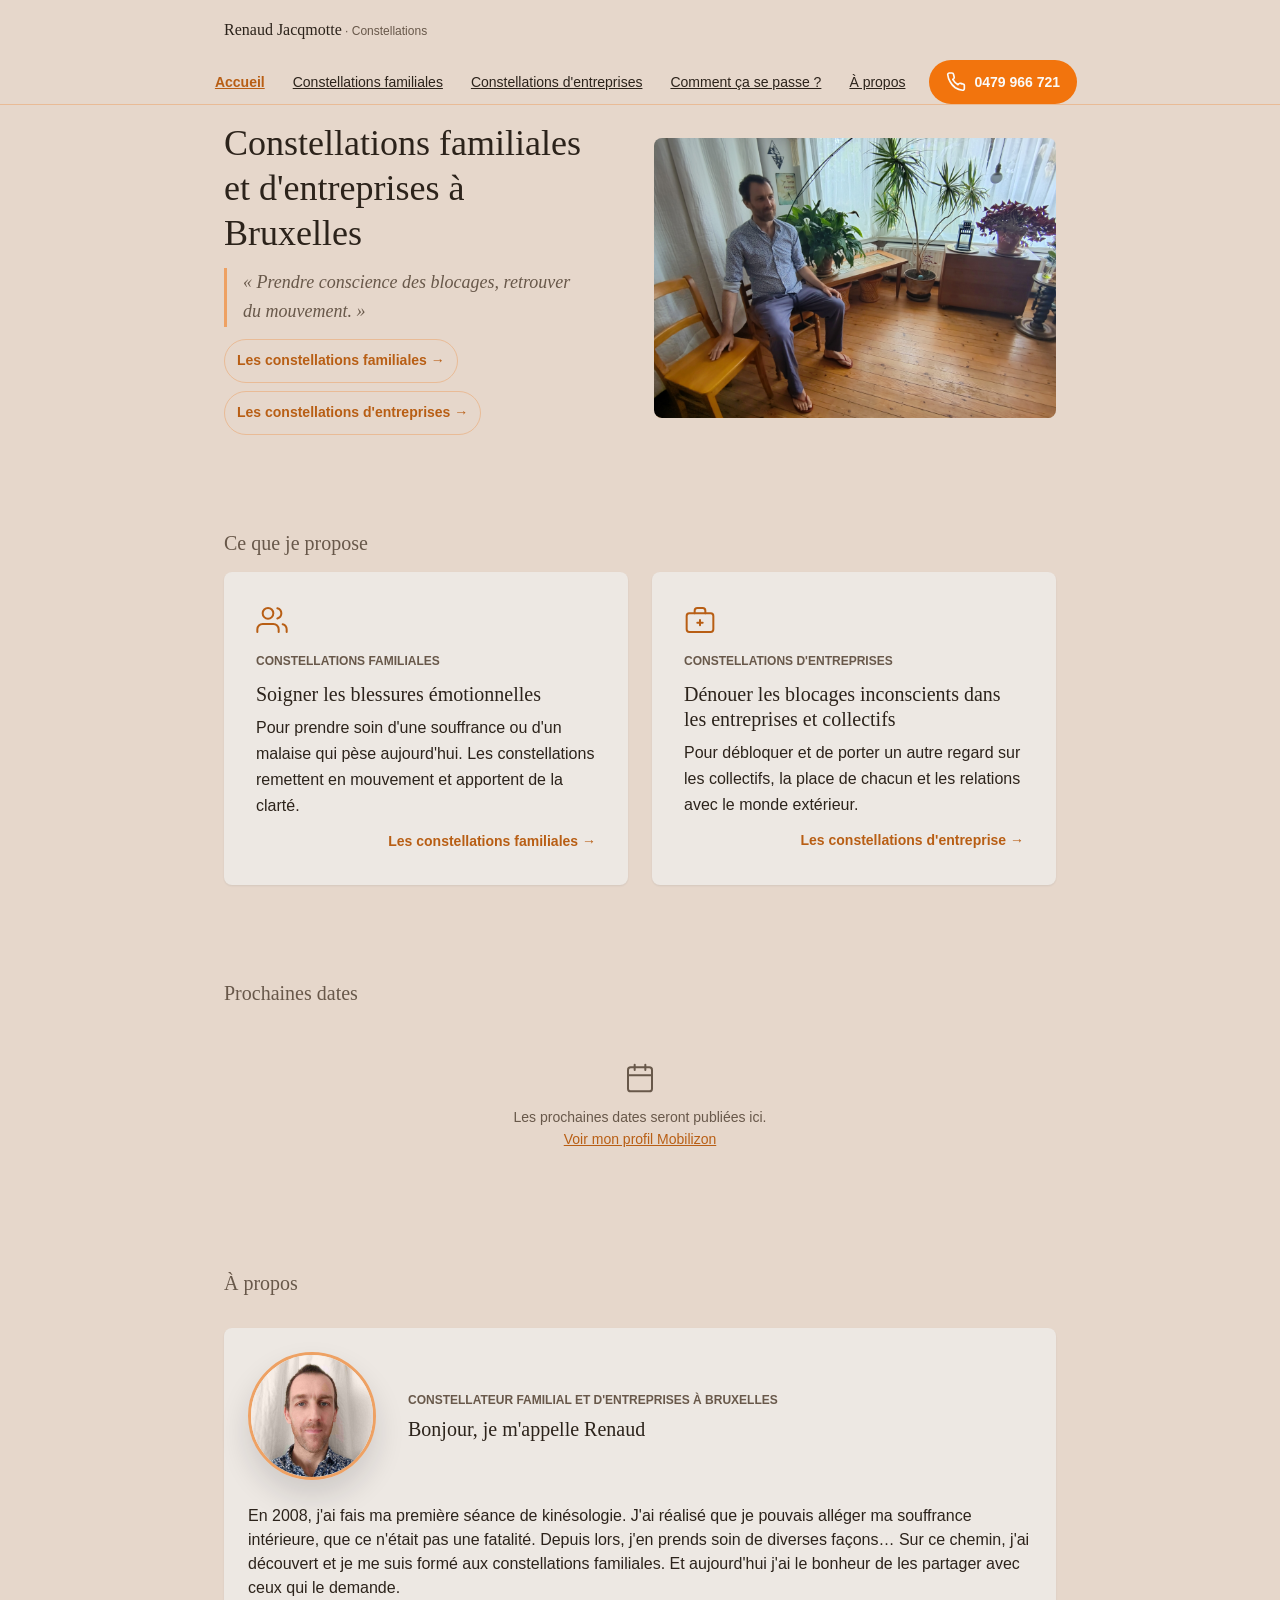
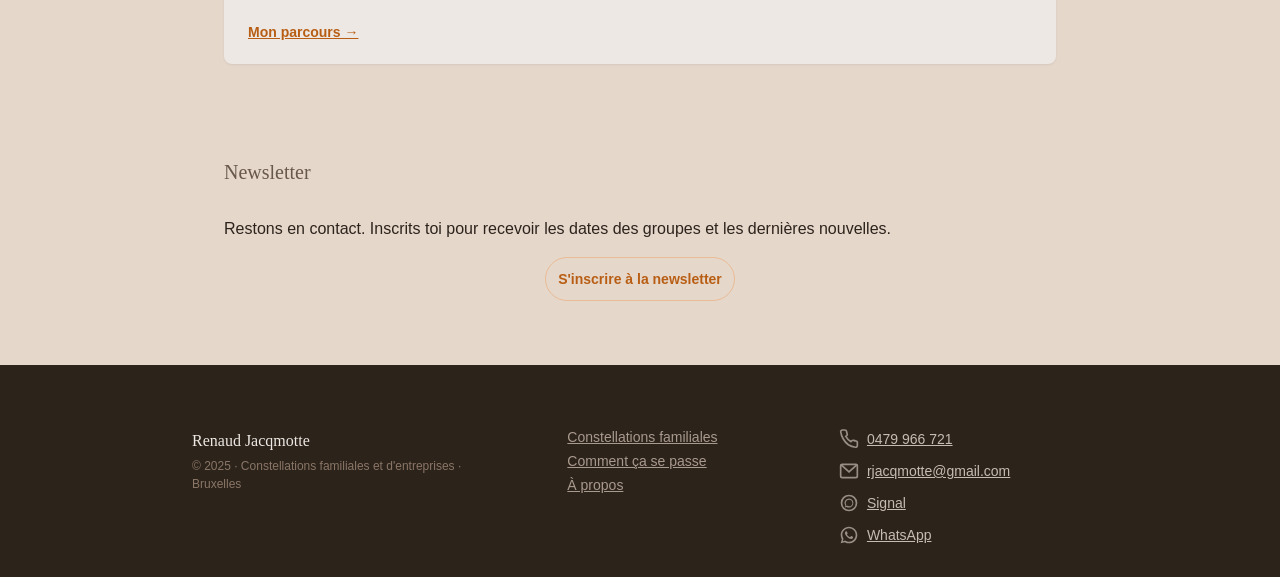
==== commit bb9b31c2: "correction texte page d'accueil" ====
--- a/index.html
+++ b/index.html
@@ -134,7 +134,7 @@
             <h3 class="services_item_type type-meta u-text-muted">Constellations familiales</h3>
             <p class="services_item_header type-subtitle u-text-default">Soigner les blessures émotionnelles</p>
             <p class="services_item_description type-body u-text-default">
-              Pour prendre soin d'une souffrance ou d'un malaise qui pèse aujourd'hui. Elles remettent en
+              Pour prendre soin d'une souffrance ou d'un malaise qui pèse aujourd'hui. Les constellations remettent en
               mouvement et apportent de la clarté.
             </p>
           </div>
--- a/css/new_style.css
+++ b/css/new_style.css
@@ -1826,6 +1826,57 @@
   font-style: italic;
 }
 
+/* --- Ateliers en groupe --- */
+
+.group-home_inner {
+  display: flex;
+  gap: var(--space-4);
+  align-items: flex-start;
+}
+
+.group-home_icon {
+  flex-shrink: 0;
+  display: flex;
+  align-items: center;
+  justify-content: center;
+  width: 48px;
+  height: 48px;
+  border-radius: var(--radius-round);
+  background-color: var(--color-action-primary-bg-soft);
+  color: var(--color-primary-600);
+}
+
+.group-home_icon svg {
+  width: var(--icon-lg);
+  height: var(--icon-lg);
+}
+
+.group-home_content {
+  display: flex;
+  flex-direction: column;
+  gap: var(--space-2);
+}
+
+.group-home_text {
+  color: var(--color-text-default);
+  line-height: var(--lh-relaxed);
+}
+
+.group-home_link {
+  font-size: var(--font-size-sm);
+  font-weight: var(--fw-semibold);
+  color: var(--color-primary-600);
+  border-bottom-color: transparent;
+  align-self: flex-start;
+  transition: color var(--duration-fast) var(--ease-out),
+              border-bottom-color var(--duration-fast) var(--ease-out);
+}
+
+.group-home_link:hover {
+  color: var(--color-primary-700);
+  border-bottom-color: var(--color-primary-700);
+}
+
 /* --- Comment ça se passe : sections et composition avec sidebar --- */
 
 .how-hero_intro {
